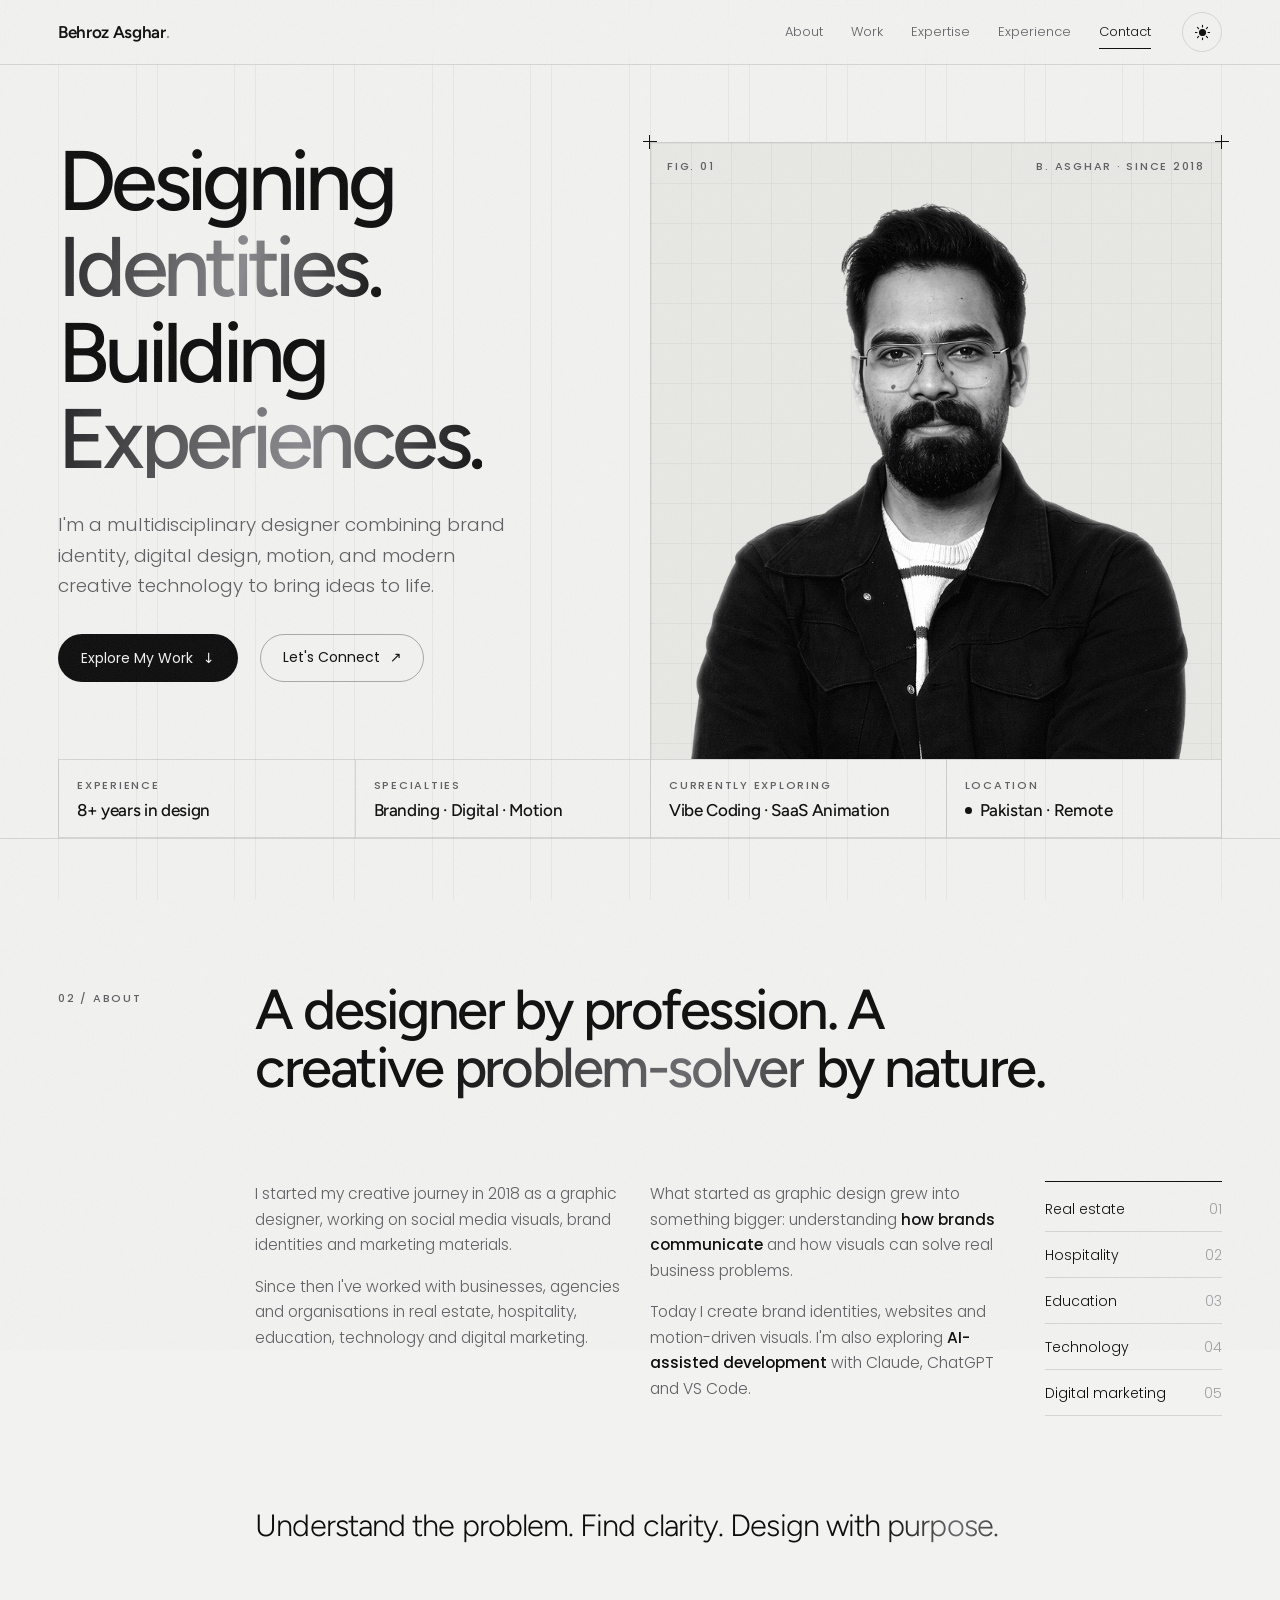
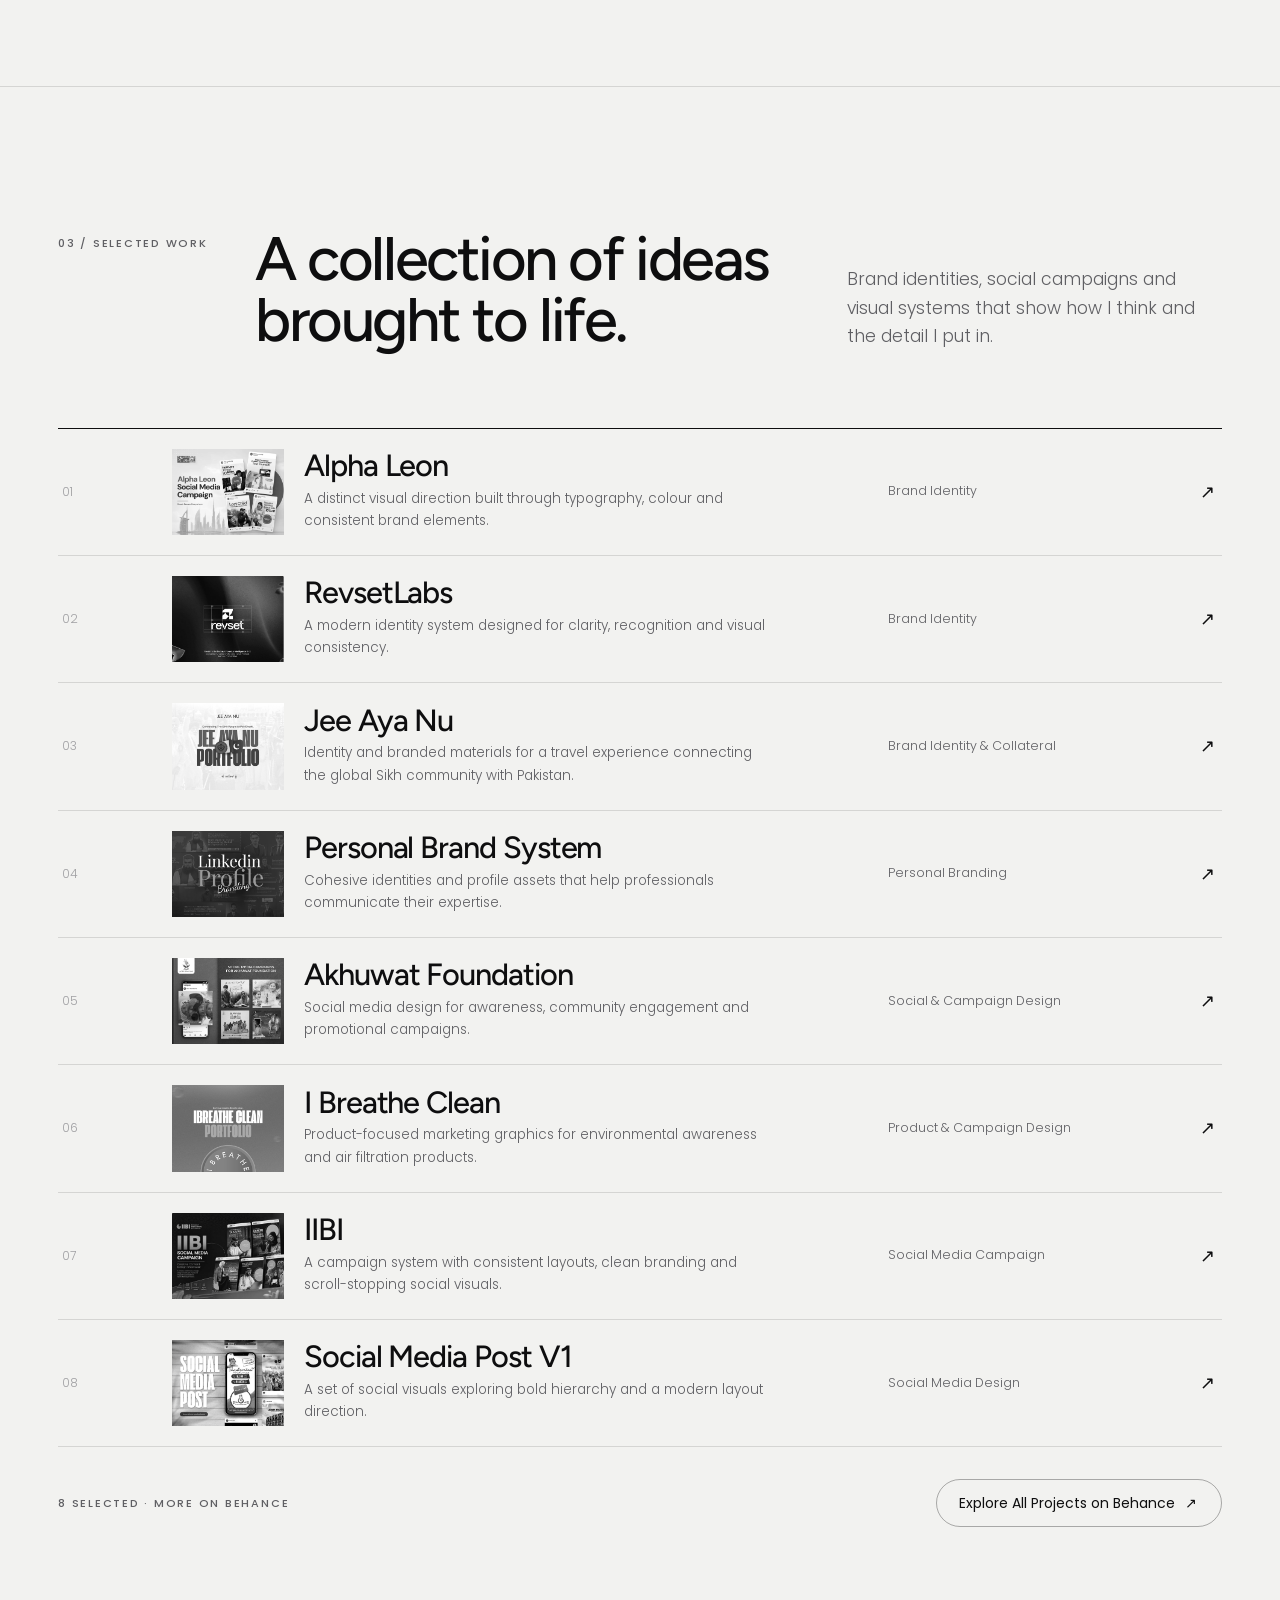
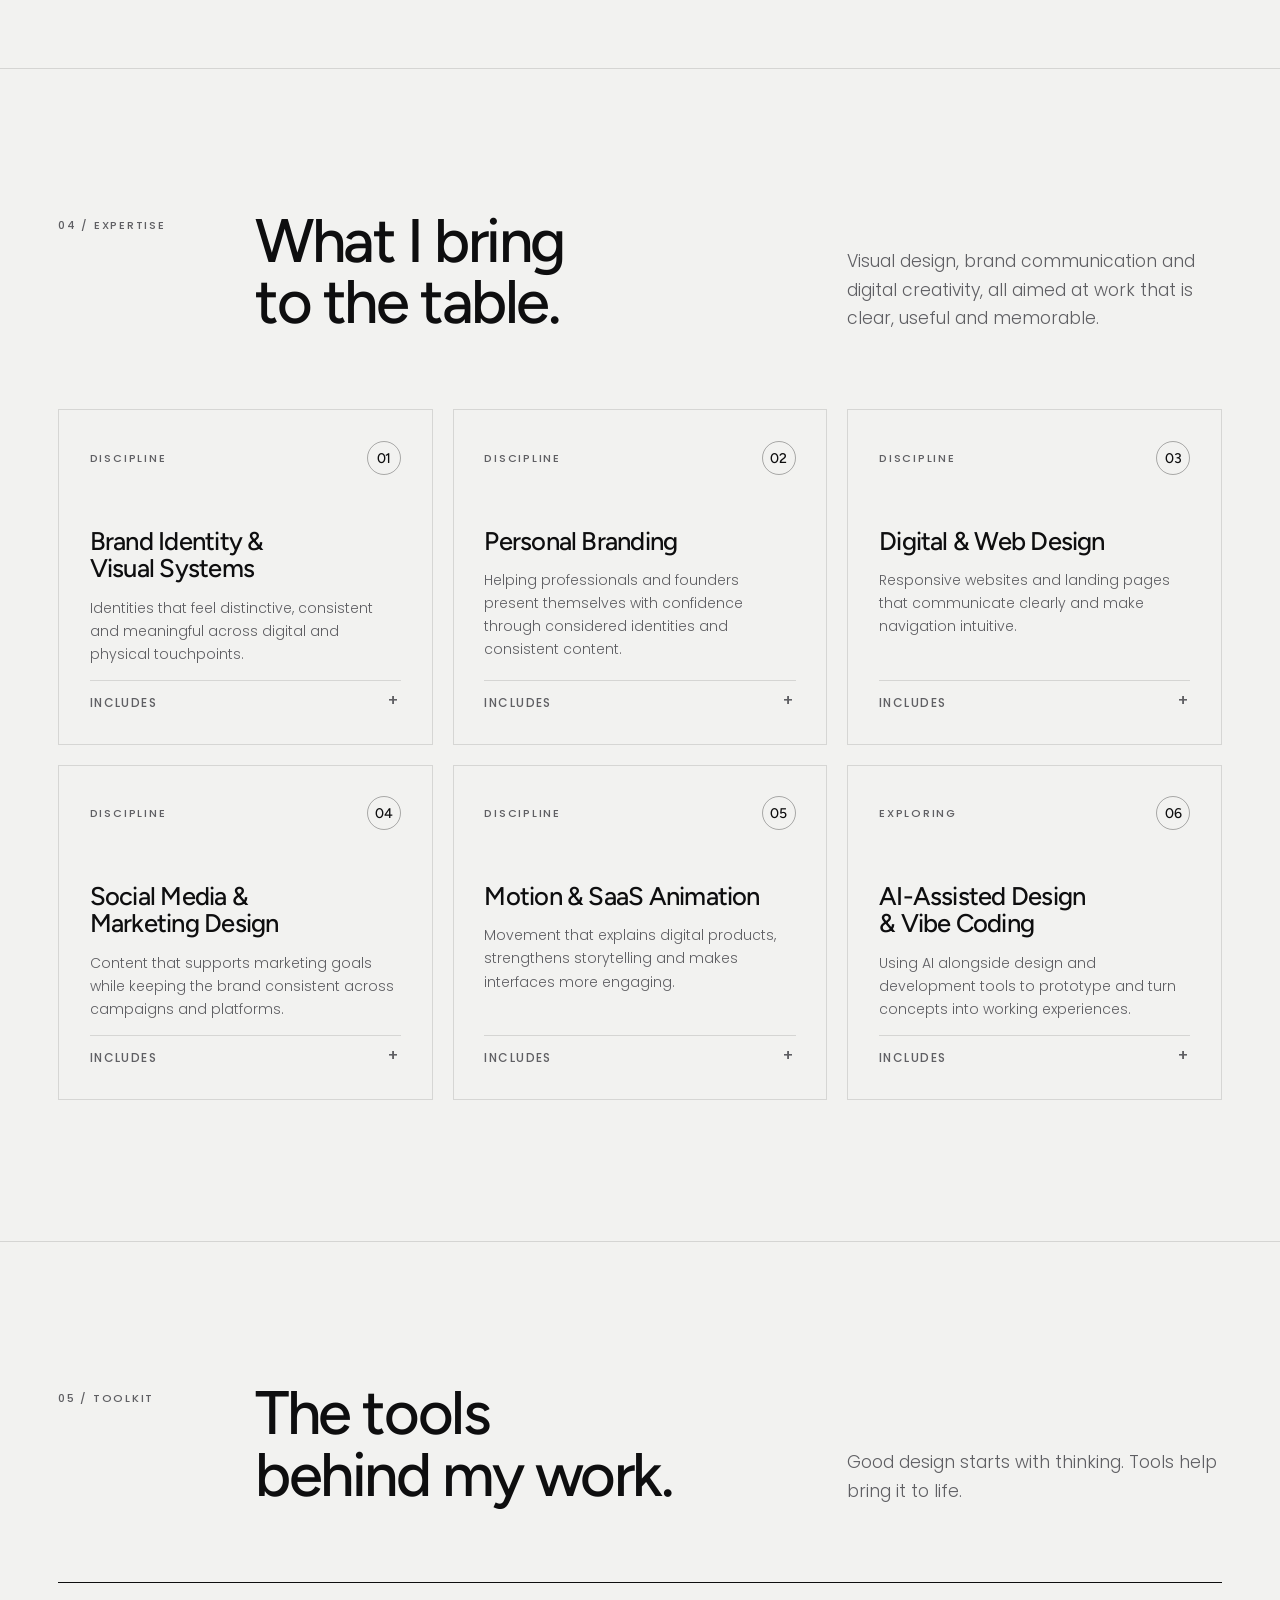
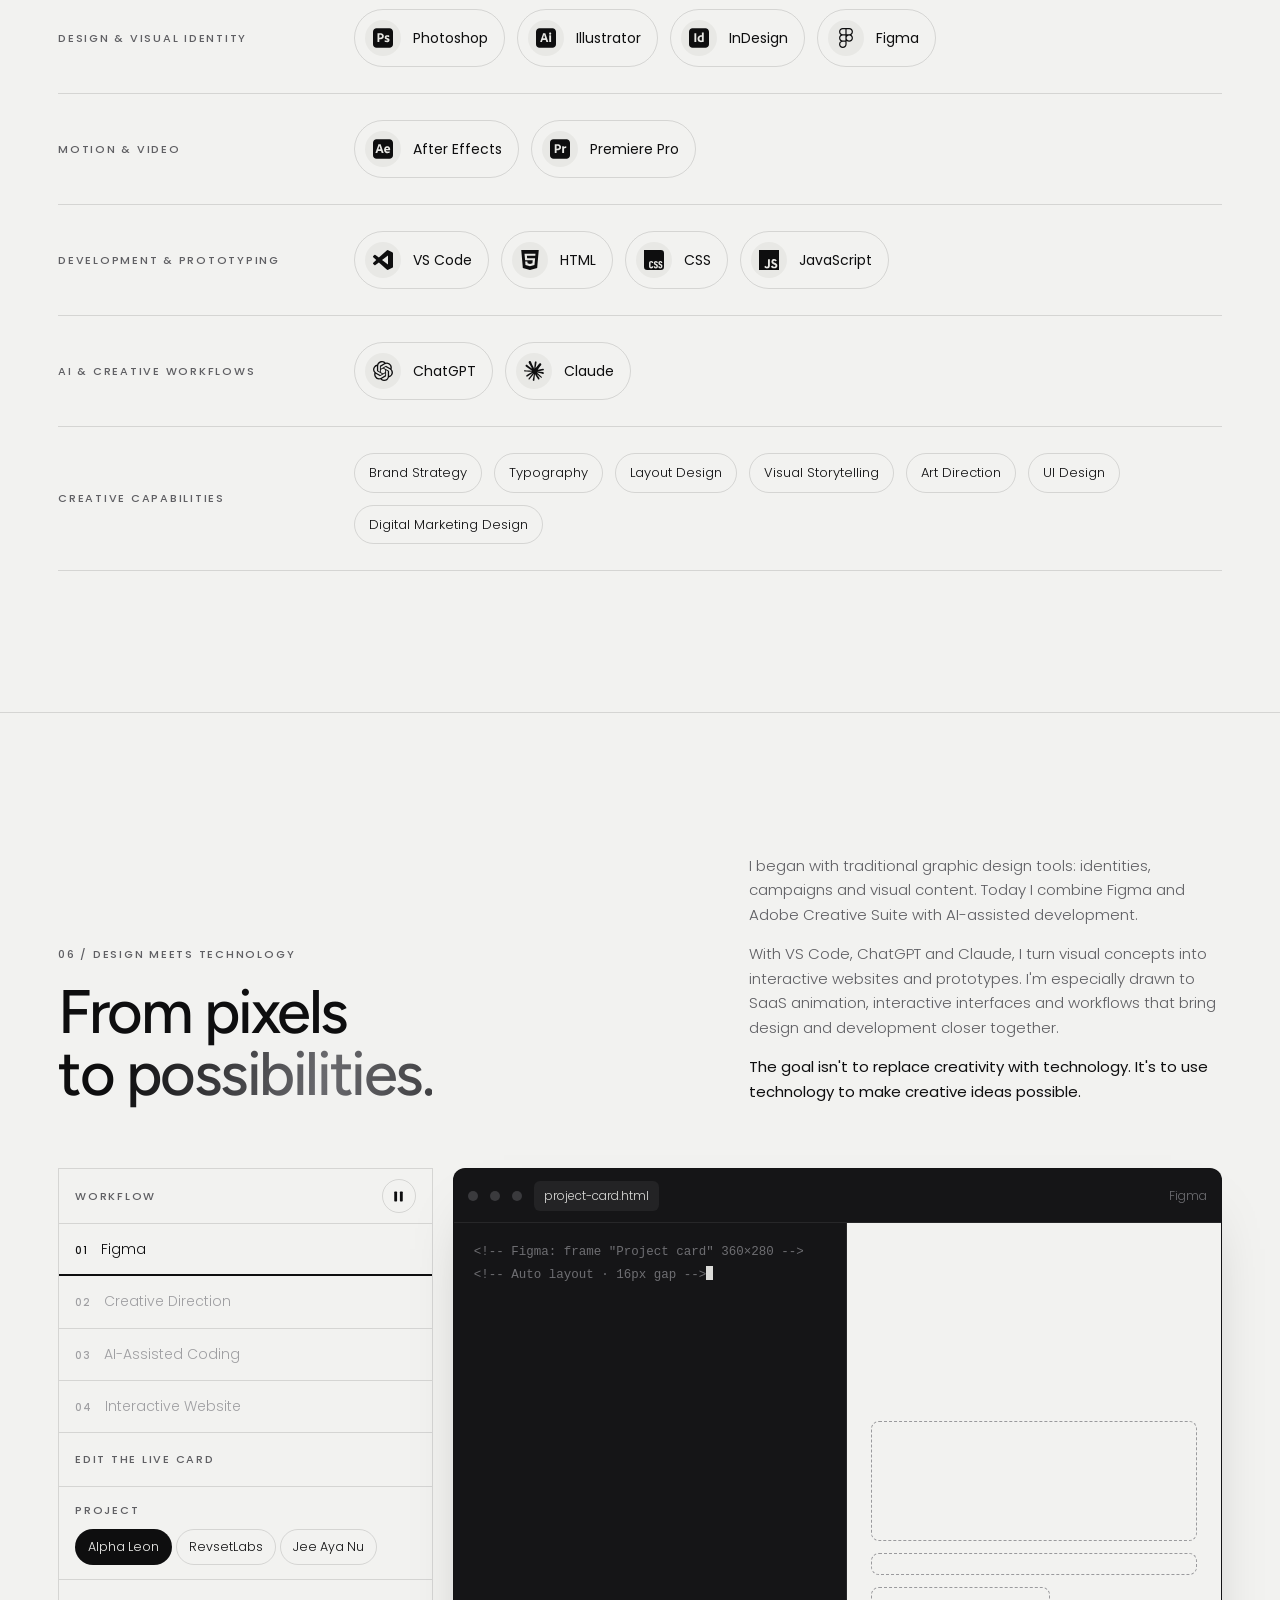
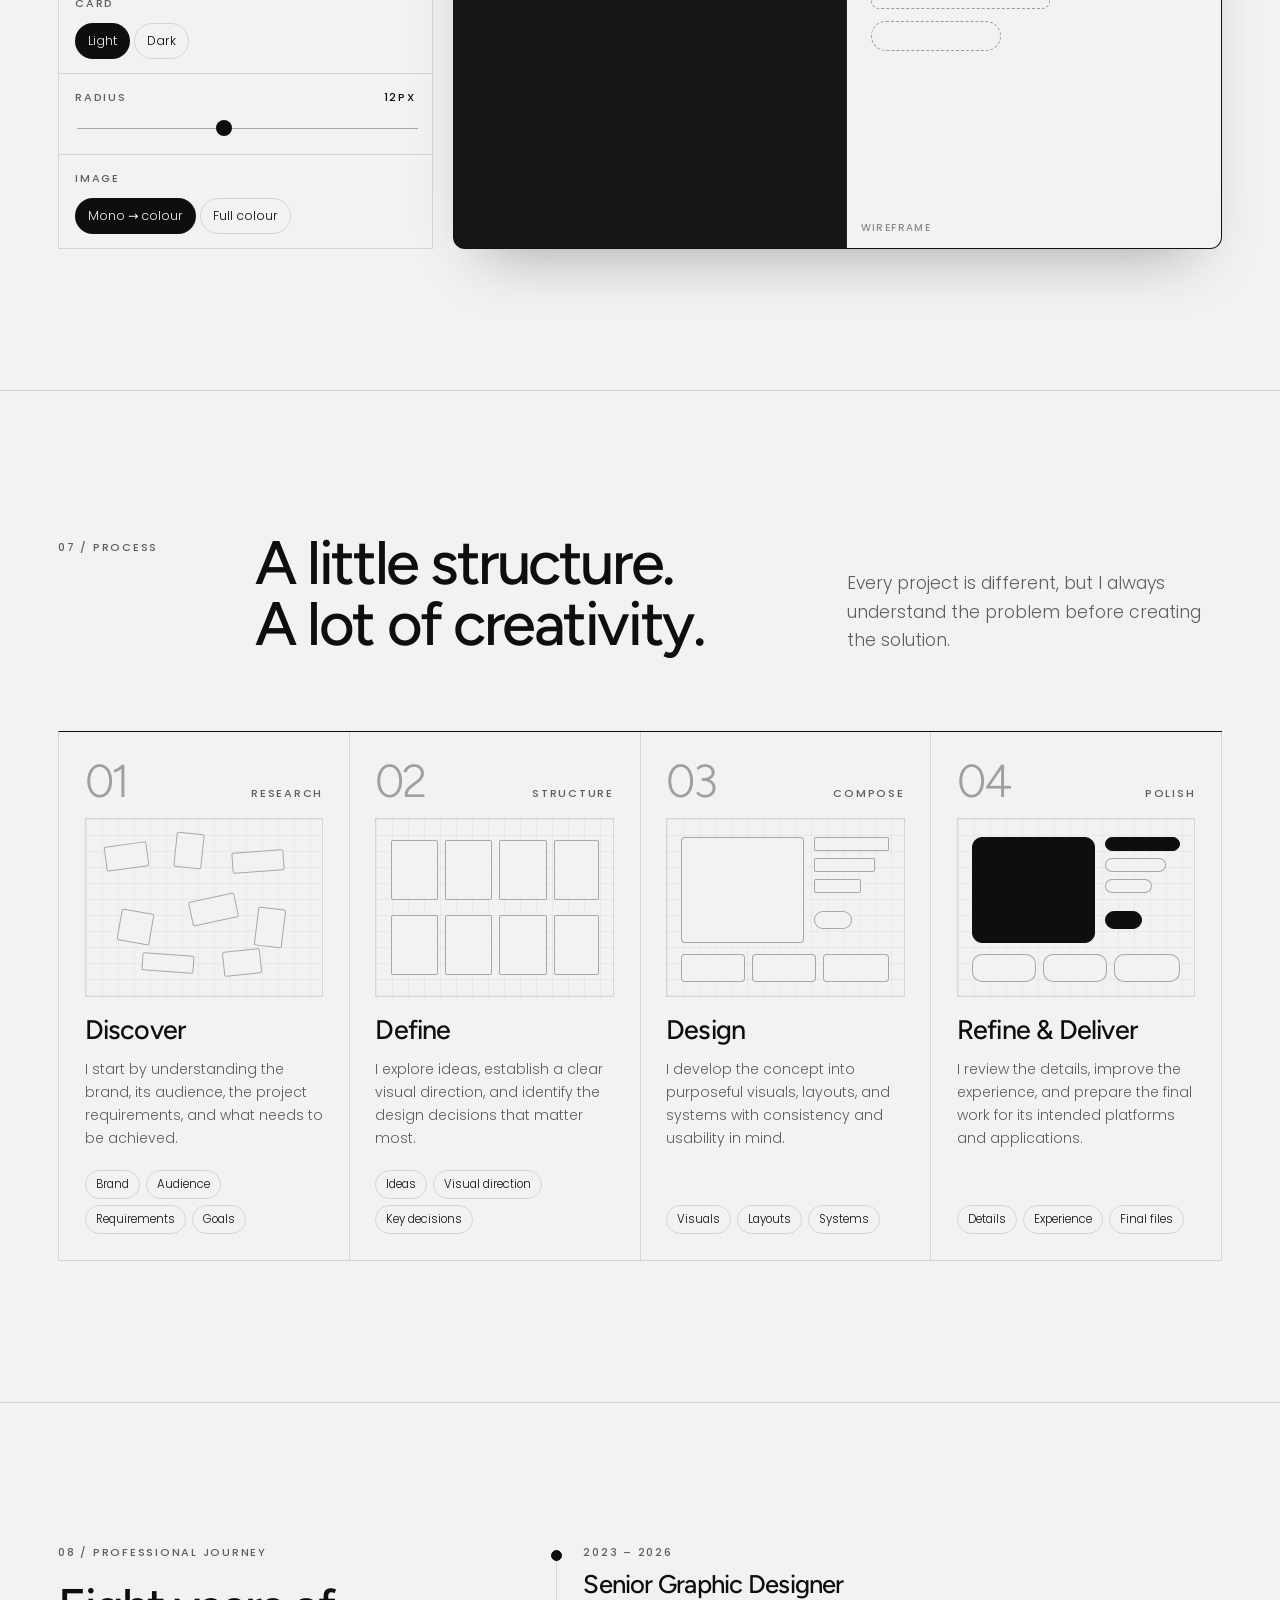
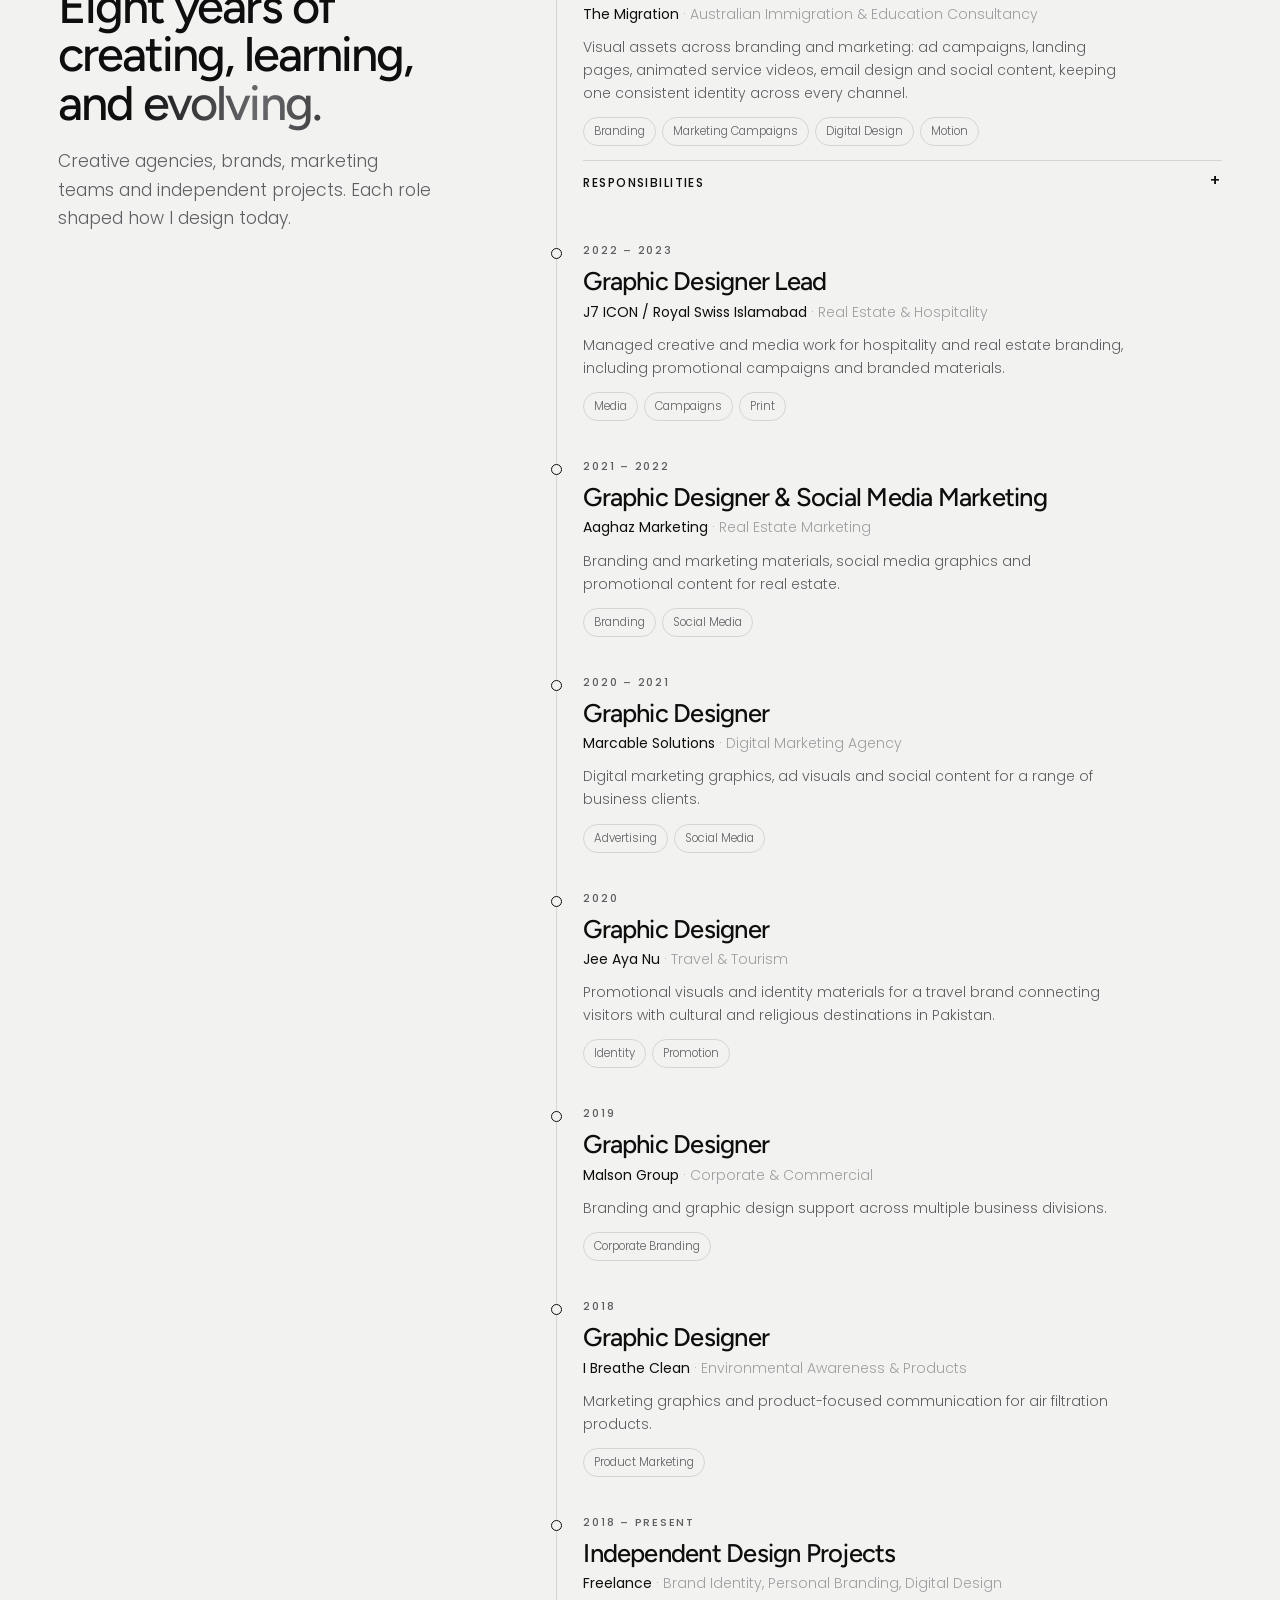
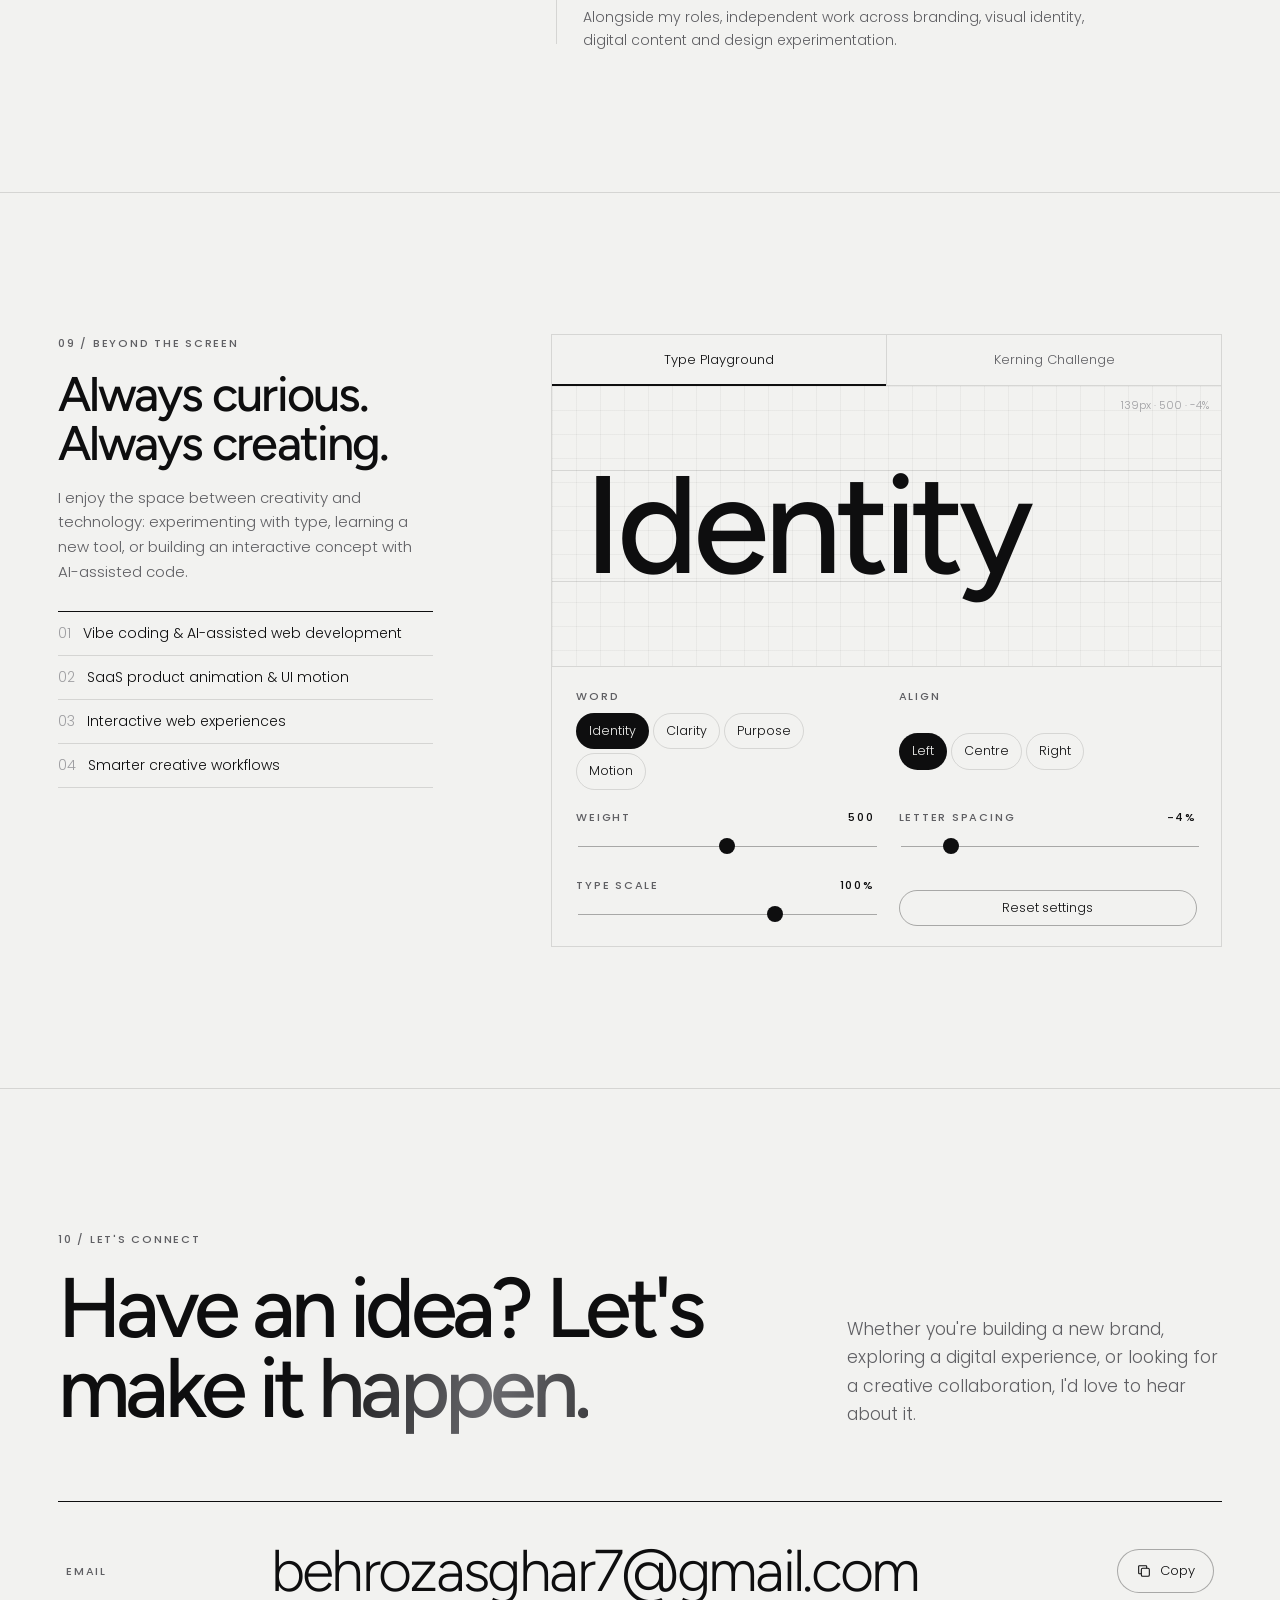
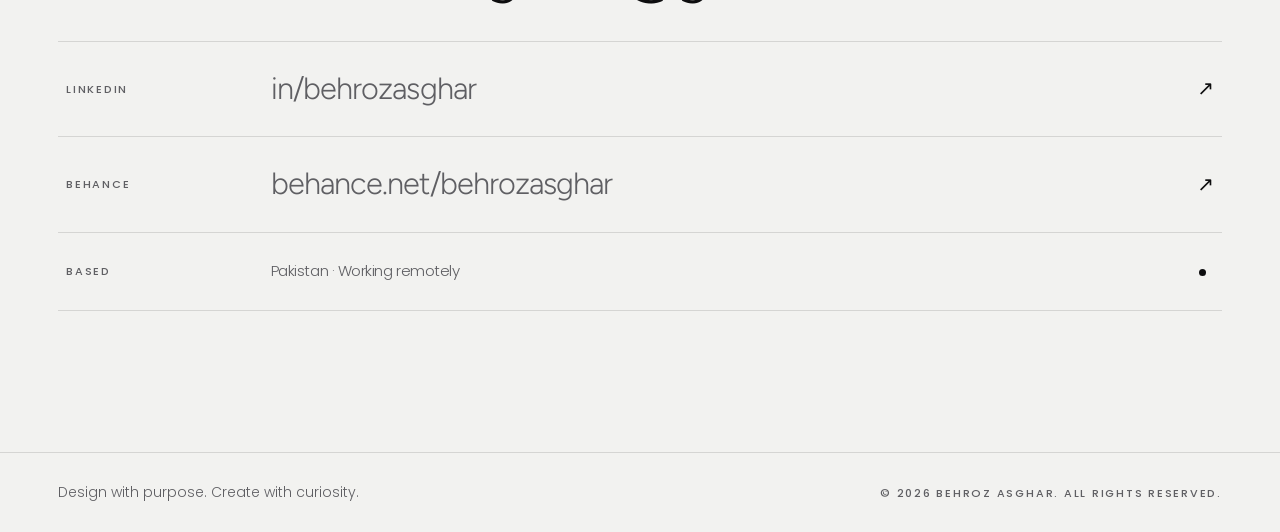
==== index.html @ 8459a7b9 "Add files via upload" ====
<!doctype html>
<html lang="en">
<head>
<meta charset="utf-8">
<meta name="viewport" content="width=device-width, initial-scale=1, viewport-fit=cover">
<title>Behroz Asghar — Strategic &amp; Multidisciplinary Designer</title>
<meta name="description" content="Behroz Asghar is a multidisciplinary designer with 8+ years in brand identity, digital design and motion, now exploring vibe coding and SaaS animation.">
<link rel="canonical" href="https://www.behrozasghar.online/">
<meta name="theme-color" content="#0c0c0d">
<meta property="og:type" content="website">
<meta property="og:url" content="https://www.behrozasghar.online/">
<meta property="og:title" content="Behroz Asghar — Designing Identities. Building Experiences.">
<meta property="og:description" content="Brand identity, digital design, motion and modern creative technology.">
<meta property="og:image" content="https://www.behrozasghar.online/images/behroz-cutout.png">
<meta name="twitter:card" content="summary_large_image">
<script type="application/ld+json">{"@context":"https://schema.org","@type":"Person","name":"Behroz Asghar","jobTitle":"Strategic & Multidisciplinary Designer","url":"https://www.behrozasghar.online/","image":"https://www.behrozasghar.online/images/behroz-cutout.png","email":"mailto:behrozasghar7@gmail.com","sameAs":["https://www.linkedin.com/in/behrozasghar/","https://www.behance.net/behrozasghar"]}</script>
<link rel="preconnect" href="https://fonts.googleapis.com">
<link rel="preconnect" href="https://fonts.gstatic.com" crossorigin>
<link rel="stylesheet" href="https://fonts.googleapis.com/css2?family=Poppins:wght@300;400;500&family=Figtree:wght@300..700&display=swap">
<link rel="stylesheet" href="assets/css/style.css">
</head>
<body>
<div class="sheet" aria-hidden="true"><div class="cols"><i></i><i></i><i></i><i></i><i></i><i></i><i></i><i></i><i></i><i></i><i></i><i></i></div></div>
<div class="grain" aria-hidden="true"></div>

<header class="top">
  <div class="wrap">
    <a class="logo" href="#top">Behroz Asghar<span>.</span></a>
    <div class="nav">
      <nav class="nav-links" aria-label="Main">
        <a href="#about">About</a>
        <a href="#work">Work</a>
        <a href="#expertise">Expertise</a>
        <a href="#experience">Experience</a>
        <a href="#contact">Contact</a>
      </nav>
      <button class="icon-btn" id="theme" type="button" aria-label="Switch to night mode">
        <svg class="sun" viewBox="0 0 24 24" fill="none" stroke="currentColor" stroke-width="1.6" stroke-linecap="round" aria-hidden="true"><circle cx="12" cy="12" r="4.2" fill="currentColor"/><path d="M12 2v2.2M12 19.8V22M2 12h2.2M19.8 12H22M4.9 4.9l1.6 1.6M17.5 17.5l1.6 1.6M4.9 19.1l1.6-1.6M17.5 6.5l1.6-1.6"/></svg>
        <svg class="moon" viewBox="0 0 24 24" fill="currentColor" aria-hidden="true"><path d="M20.5 14.3A8.5 8.5 0 0 1 9.7 3.5a8.5 8.5 0 1 0 10.8 10.8Z"/></svg>
      </button>
      <button class="icon-btn menu-btn" id="menu-btn" type="button" aria-label="Open menu" aria-expanded="false" aria-controls="mobile-menu"><span><i></i><i></i></span></button>
    </div>
  </div>
</header>
<nav class="mobile-menu" id="mobile-menu" aria-label="Mobile">
  <a href="#about">About <span class="tag">02</span></a>
  <a href="#work">Work <span class="tag">03</span></a>
  <a href="#expertise">Expertise <span class="tag">04</span></a>
  <a href="#experience">Experience <span class="tag">08</span></a>
  <a href="#contact">Contact <span class="tag">10</span></a>
</nav>

<main id="top">

  <!-- 01 HERO -->
  <section class="hero" aria-labelledby="hero-title">
    <div class="wrap">
      <div class="g12 hero-grid">
        <div class="hero-text">
          <h1 id="hero-title">
            <span class="line"><span>Designing</span></span>
            <span class="line"><span class="grad">Identities.</span></span>
            <span class="line"><span>Building</span></span>
            <span class="line"><span class="grad">Experiences.</span></span>
          </h1>
          <p class="lead rise d1">I'm a multidisciplinary designer combining brand identity, digital design, motion, and modern creative technology to bring ideas to life.</p>
          <div class="hero-cta rise d2">
            <a class="btn btn-solid btn-still" href="#work">Explore My Work <span aria-hidden="true">↓</span></a>
            <a class="btn btn-still" href="#contact">Let's Connect <span aria-hidden="true">↗</span></a>
          </div>
        </div>
        <div class="frame">
          <span class="mark tl" aria-hidden="true"></span><span class="mark tr" aria-hidden="true"></span>
          <figure class="plate" id="plate">
            <figcaption class="cap"><span class="tag">Fig. 01</span><span class="tag">B. Asghar · Since 2018</span></figcaption>
            <div class="par"><img src="images/behroz-cutout.png" alt="Portrait of Behroz Asghar" width="800" height="800" fetchpriority="high"></div>
          </figure>
        </div>
      </div>
      <dl class="g12 titleblock rise d3">
        <div><dt class="tag">Experience</dt><dd>8+ years in design</dd></div>
        <div><dt class="tag">Specialties</dt><dd>Branding · Digital · Motion</dd></div>
        <div><dt class="tag">Currently exploring</dt><dd>Vibe Coding · SaaS Animation</dd></div>
        <div><dt class="tag">Location</dt><dd><span class="live" aria-hidden="true"></span>Pakistan · Remote</dd></div>
      </dl>
    </div>
  </section>

  <!-- 02 ABOUT -->
  <section id="about" class="about" aria-labelledby="about-title">
    <div class="wrap g12">
      <p class="tag no">02 / About</p>
      <h2 id="about-title" class="mask">A designer by profession. A creative <span class="grad">problem-solver</span> by nature.</h2>
      <div class="about-body">
        <div class="col rv">
          <p>I started my creative journey in 2018 as a graphic designer, working on social media visuals, brand identities and marketing materials.</p>
          <p>Since then I've worked with businesses, agencies and organisations in real estate, hospitality, education, technology and digital marketing.</p>
        </div>
        <div class="col rv" style="--i:2">
          <p>What started as graphic design grew into something bigger: understanding <strong>how brands communicate</strong> and how visuals can solve real business problems.</p>
          <p>Today I create brand identities, websites and motion-driven visuals. I'm also exploring <strong>AI-assisted development</strong> with Claude, ChatGPT and VS Code.</p>
        </div>
        <ul class="about-side rv" style="--i:4" aria-label="Industries">
          <li>Real estate <span>01</span></li>
          <li>Hospitality <span>02</span></li>
          <li>Education <span>03</span></li>
          <li>Technology <span>04</span></li>
          <li>Digital marketing <span>05</span></li>
        </ul>
      </div>
      <p class="motto rv">Understand the problem. Find clarity. Design with <span class="grad">purpose.</span></p>
    </div>
  </section>

  <!-- 03 WORK -->
  <section id="work" aria-labelledby="work-title">
    <div class="wrap">
      <div class="g12 ref">
        <p class="tag">03 / Selected Work</p>
        <h2 id="work-title" class="mask">A collection of ideas brought to life.</h2>
        <p class="lead rv">Brand identities, social campaigns and visual systems that show how I think and the detail I put in.</p>
      </div>
      <ul class="index">
        <li class="rv"><a href="https://www.behance.net/gallery/251471999/Alpha-Leon" target="_blank" rel="noopener" data-img="images/alpha-leon.png"><span class="n">01</span><span class="th"><img src="images/alpha-leon.png" alt="" loading="lazy" width="742" height="572"></span><div class="ttl"><h3>Alpha Leon</h3><p class="desc">A distinct visual direction built through typography, colour and consistent brand elements.</p></div><span class="cat">Brand Identity</span><span class="arr" aria-hidden="true"></span></a></li>
        <li class="rv"><a href="https://www.behance.net/gallery/251372189/RevsetLabs" target="_blank" rel="noopener" data-img="images/revsetlabs.png"><span class="n">02</span><span class="th"><img src="images/revsetlabs.png" alt="" loading="lazy" width="742" height="572"></span><div class="ttl"><h3>RevsetLabs</h3><p class="desc">A modern identity system designed for clarity, recognition and visual consistency.</p></div><span class="cat">Brand Identity</span><span class="arr" aria-hidden="true"></span></a></li>
        <li class="rv"><a href="https://www.behance.net/gallery/210649061/Jee-Aya-Nu" target="_blank" rel="noopener" data-img="images/jee-aya-nu.jpg"><span class="n">03</span><span class="th"><img src="images/jee-aya-nu.jpg" alt="" loading="lazy" width="808" height="632"></span><div class="ttl"><h3>Jee Aya Nu</h3><p class="desc">Identity and branded materials for a travel experience connecting the global Sikh community with Pakistan.</p></div><span class="cat">Brand Identity &amp; Collateral</span><span class="arr" aria-hidden="true"></span></a></li>
        <li class="rv"><a href="https://www.behance.net/gallery/251468437/Linkedin-Personal-Branding" target="_blank" rel="noopener" data-img="images/linkedin-personal-branding.png"><span class="n">04</span><span class="th"><img src="images/linkedin-personal-branding.png" alt="" loading="lazy" width="742" height="572"></span><div class="ttl"><h3>Personal Brand System</h3><p class="desc">Cohesive identities and profile assets that help professionals communicate their expertise.</p></div><span class="cat">Personal Branding</span><span class="arr" aria-hidden="true"></span></a></li>
        <li class="rv"><a href="https://www.behance.net/gallery/161815867/WELFARE-FOUNDATION-SOCIAL-MEDIA-DESIGNS" target="_blank" rel="noopener" data-img="images/welfare-foundation-social-media-designs.png"><span class="n">05</span><span class="th"><img src="images/welfare-foundation-social-media-designs.png" alt="" loading="lazy" width="742" height="572"></span><div class="ttl"><h3>Akhuwat Foundation</h3><p class="desc">Social media design for awareness, community engagement and promotional campaigns.</p></div><span class="cat">Social &amp; Campaign Design</span><span class="arr" aria-hidden="true"></span></a></li>
        <li class="rv"><a href="https://www.behance.net/gallery/228566967/I-Breathe-Clean-3M-Mask-Air-Filtrete" target="_blank" rel="noopener" data-img="images/i-breathe-clean.jpg"><span class="n">06</span><span class="th"><img src="images/i-breathe-clean.jpg" alt="" loading="lazy" width="808" height="632"></span><div class="ttl"><h3>I Breathe Clean</h3><p class="desc">Product-focused marketing graphics for environmental awareness and air filtration products.</p></div><span class="cat">Product &amp; Campaign Design</span><span class="arr" aria-hidden="true"></span></a></li>
        <li class="rv"><a href="https://www.behance.net/gallery/251469713/IIBI-Social-Media-Campaign" target="_blank" rel="noopener" data-img="images/iibi-social-media-campaign.png"><span class="n">07</span><span class="th"><img src="images/iibi-social-media-campaign.png" alt="" loading="lazy" width="742" height="572"></span><div class="ttl"><h3>IIBI</h3><p class="desc">A campaign system with consistent layouts, clean branding and scroll-stopping social visuals.</p></div><span class="cat">Social Media Campaign</span><span class="arr" aria-hidden="true"></span></a></li>
        <li class="rv"><a href="https://www.behance.net/gallery/211182391/Social-Media-Post-V1" target="_blank" rel="noopener" data-img="images/social-media-post-v1.png"><span class="n">08</span><span class="th"><img src="images/social-media-post-v1.png" alt="" loading="lazy" width="742" height="572"></span><div class="ttl"><h3>Social Media Post V1</h3><p class="desc">A set of social visuals exploring bold hierarchy and a modern layout direction.</p></div><span class="cat">Social Media Design</span><span class="arr" aria-hidden="true"></span></a></li>
      </ul>
      <div class="work-foot">
        <p class="tag">8 selected · More on Behance</p>
        <a class="btn" href="https://www.behance.net/behrozasghar" target="_blank" rel="noopener">Explore All Projects on Behance <span class="arr" aria-hidden="true"></span></a>
      </div>
    </div>
    <div class="preview" id="preview" aria-hidden="true"><img alt="" src="images/alpha-leon.png"></div>
  </section>

  <!-- 04 EXPERTISE -->
  <section id="expertise" aria-labelledby="expertise-title">
    <div class="wrap">
      <div class="g12 ref">
        <p class="tag">04 / Expertise</p>
        <h2 id="expertise-title" class="mask">What I bring to the table.</h2>
        <p class="lead rv">Visual design, brand communication and digital creativity, all aimed at work that is clear, useful and memorable.</p>
      </div>
      <div class="cards">
        <article class="card rv"><div class="num"><span class="tag">Discipline</span><b>01</b></div><h3>Brand Identity &amp; Visual Systems</h3><p>Identities that feel distinctive, consistent and meaningful across digital and physical touchpoints.</p>
          <details><summary>Includes</summary><ul><li>Logo Design</li><li>Typography</li><li>Colour Systems</li><li>Brand Guidelines</li><li>Stationery</li></ul></details></article>
        <article class="card rv" style="--i:1"><div class="num"><span class="tag">Discipline</span><b>02</b></div><h3>Personal Branding</h3><p>Helping professionals and founders present themselves with confidence through considered identities and consistent content.</p>
          <details><summary>Includes</summary><ul><li>LinkedIn Branding</li><li>Profile Design</li><li>Personal Identity</li><li>Content Systems</li></ul></details></article>
        <article class="card rv" style="--i:2"><div class="num"><span class="tag">Discipline</span><b>03</b></div><h3>Digital &amp; Web Design</h3><p>Responsive websites and landing pages that communicate clearly and make navigation intuitive.</p>
          <details><summary>Includes</summary><ul><li>Web Design</li><li>Landing Pages</li><li>UI Layouts</li><li>Responsive Design</li></ul></details></article>
        <article class="card rv"><div class="num"><span class="tag">Discipline</span><b>04</b></div><h3>Social Media &amp; Marketing Design</h3><p>Content that supports marketing goals while keeping the brand consistent across campaigns and platforms.</p>
          <details><summary>Includes</summary><ul><li>Social Graphics</li><li>Ad Creatives</li><li>Campaign Design</li><li>Carousels</li></ul></details></article>
        <article class="card rv" style="--i:1"><div class="num"><span class="tag">Discipline</span><b>05</b></div><h3>Motion &amp; SaaS Animation</h3><p>Movement that explains digital products, strengthens storytelling and makes interfaces more engaging.</p>
          <details><summary>Includes</summary><ul><li>UI Animation</li><li>SaaS Product Visuals</li><li>Motion Graphics</li><li>Product Demos</li></ul></details></article>
        <article class="card rv" style="--i:2"><div class="num"><span class="tag">Exploring</span><b>06</b></div><h3>AI-Assisted Design &amp; Vibe Coding</h3><p>Using AI alongside design and development tools to prototype and turn concepts into working experiences.</p>
          <details><summary>Includes</summary><ul><li>AI Workflows</li><li>Vibe Coding</li><li>Website Prototyping</li><li>Interactive Experiences</li></ul></details></article>
      </div>
    </div>
  </section>

  <!-- 05 TOOLKIT -->
  <section id="toolkit" aria-labelledby="toolkit-title">
    <div class="wrap">
      <div class="g12 ref">
        <p class="tag">05 / Toolkit</p>
        <h2 id="toolkit-title" class="mask">The tools behind my work.</h2>
        <p class="lead rv">Good design starts with thinking. Tools help bring it to life.</p>
      </div>
      <div class="kit">
        <div class="g12 kit-row rv"><p class="tag">Design &amp; Visual Identity</p><ul aria-label="Design tools">
<li class="tool" tabindex="0" style="--brand:#31A8FF"><span class="tool-ico" aria-hidden="true"><svg viewBox="0 0 24 24" fill="currentColor"><path d="M9.85 8.42c-.37-.15-.77-.21-1.18-.2-.26 0-.49 0-.68.01-.2-.01-.34 0-.41.01v3.36c.14.01.27.02.39.02h.53c.39 0 .78-.06 1.15-.18.32-.09.6-.28.82-.53.21-.25.31-.59.31-1.03.01-.31-.07-.62-.23-.89-.17-.26-.41-.46-.7-.57zM19.75.3H4.25C1.9.3 0 2.2 0 4.55v14.899c0 2.35 1.9 4.25 4.25 4.25h15.5c2.35 0 4.25-1.9 4.25-4.25V4.55C24 2.2 22.1.3 19.75.3zm-7.391 11.65c-.399.56-.959.98-1.609 1.22-.68.25-1.43.34-2.25.34-.24 0-.4 0-.5-.01s-.24-.01-.43-.01v3.209c.01.07-.04.131-.11.141H5.52c-.08 0-.12-.041-.12-.131V6.42c0-.07.03-.11.1-.11.17 0 .33 0 .56-.01.24-.01.49-.01.76-.02s.56-.01.87-.02c.31-.01.61-.01.91-.01.82 0 1.5.1 2.06.31.5.17.96.45 1.34.82.32.32.57.71.73 1.14.149.42.229.85.229 1.3.001.86-.199 1.57-.6 2.13zm7.091 3.89c-.28.4-.671.709-1.12.891-.49.209-1.09.318-1.811.318-.459 0-.91-.039-1.359-.129-.35-.061-.7-.17-1.02-.32-.07-.039-.121-.109-.111-.189v-1.74c0-.029.011-.07.041-.09.029-.02.06-.01.09.01.39.23.8.391 1.24.49.379.1.779.15 1.18.15.38 0 .65-.051.83-.141.16-.07.27-.24.27-.42 0-.141-.08-.27-.24-.4-.16-.129-.489-.279-.979-.471-.51-.18-.979-.42-1.42-.719-.31-.221-.569-.51-.761-.85-.159-.32-.239-.67-.229-1.021 0-.43.12-.84.341-1.21.25-.4.619-.72 1.049-.92.469-.239 1.059-.349 1.769-.349.41 0 .83.03 1.24.09.3.04.59.12.86.23.039.01.08.05.1.09.01.04.02.08.02.12v1.63c0 .04-.02.08-.05.1-.09.02-.14.02-.18 0-.3-.16-.62-.27-.96-.34-.37-.08-.74-.13-1.12-.13-.2-.01-.41.02-.601.07-.129.03-.24.1-.31.2-.05.08-.08.18-.08.27s.04.18.101.26c.09.11.209.2.34.27.229.12.47.23.709.33.541.18 1.061.43 1.541.73.33.209.6.49.789.83.16.318.24.67.23 1.029.011.471-.129.94-.389 1.331z"/></svg><img class="tool-color" src="assets/icons/color/photoshop.svg" alt="" width="20" height="20" loading="lazy"></span><span class="tool-name">Photoshop</span><span class="tip" role="tooltip">Photoshop</span></li>
<li class="tool" tabindex="0" style="--brand:#FF9A00"><span class="tool-ico" aria-hidden="true"><svg viewBox="0 0 24 24" fill="currentColor"><path d="M10.53 10.73c-.1-.31-.19-.61-.29-.92-.1-.31-.19-.6-.27-.89-.08-.28-.15-.54-.22-.78h-.02c-.09.43-.2.86-.34 1.29-.15.48-.3.98-.46 1.48-.14.51-.29.98-.44 1.4h2.54c-.06-.211-.14-.46-.23-.721-.09-.269-.18-.559-.27-.859zM19.75.3H4.25C1.9.3 0 2.2 0 4.55v14.9c0 2.35 1.9 4.25 4.25 4.25h15.5c2.35 0 4.25-1.9 4.25-4.25V4.55C24 2.2 22.1.3 19.75.3zM14.7 16.83h-2.091c-.069.01-.139-.04-.159-.11l-.82-2.38H7.91l-.76 2.35c-.02.09-.1.15-.19.141H5.08c-.11 0-.14-.061-.11-.18L8.19 7.38c.03-.1.06-.21.1-.33.04-.21.06-.43.06-.65-.01-.05.03-.1.08-.11h2.59c.08 0 .12.03.13.08l3.65 10.3c.03.109 0 .16-.1.16zm3.4-.15c0 .11-.039.16-.129.16H16.01c-.1 0-.15-.061-.15-.16v-7.7c0-.1.041-.14.131-.14h1.98c.09 0 .129.05.129.14v7.7zm-.209-9.03c-.231.24-.571.37-.911.35-.33.01-.65-.12-.891-.35-.23-.25-.35-.58-.34-.92-.01-.34.12-.66.359-.89.242-.23.562-.35.892-.35.391 0 .689.12.91.35.22.24.34.56.33.89.01.34-.11.67-.349.92z"/></svg><img class="tool-color" src="assets/icons/color/illustrator.svg" alt="" width="20" height="20" loading="lazy"></span><span class="tool-name">Illustrator</span><span class="tip" role="tooltip">Illustrator</span></li>
<li class="tool" tabindex="0" style="--brand:#FF3366"><span class="tool-ico" aria-hidden="true"><svg viewBox="0 0 24 24" fill="currentColor"><path d="M4.25.3C1.9.3 0 2.2 0 4.55v14.9c0 2.35 1.9 4.25 4.25 4.25h15.5c2.35 0 4.25-1.9 4.25-4.25V4.55C24 2.2 22.1.3 19.75.3zm11.31 5.13h2.03c.05-.01.09.03.1.07v9.54c0 .18.01.38.02.6.02.21.03.41.04.58 0 .07-.03.13-.1.16-.52.22-1.07.38-1.63.48-.5.09-1.02.14-1.54.14-.74.01-1.48-.14-2.15-.45-.63-.29-1.15-.77-1.51-1.36-.37-.61-.55-1.37-.55-2.28-.01-.74.18-1.47.55-2.11.38-.65.93-1.19 1.59-1.55.7-.39 1.54-.58 2.53-.58.05 0 .12 0 .21.01s.19.01.31.02V5.54c0-.07.03-.11.1-.11zm-8.93.86h1.95c.06-.01.12.03.13.1.01.01.01.02.01.03v10.26c0 .11-.05.16-.14.16H6.62c-.09 0-.13-.05-.13-.16V6.42c0-.09.05-.13.14-.13zm8.23 4.24c-.39 0-.78.08-1.13.26-.34.17-.63.42-.85.74-.22.32-.33.75-.33 1.27-.01.35.05.7.17 1.03.1.27.25.51.45.71.19.18.42.32.68.4.27.09.55.13.83.13.15 0 .29-.01.42-.02.13.01.25-.01.36-.05v-4.4c-.09-.02-.18-.04-.27-.05-.11-.01-.22-.02-.33-.02z"/></svg><img class="tool-color" src="assets/icons/color/indesign.svg" alt="" width="20" height="20" loading="lazy"></span><span class="tool-name">InDesign</span><span class="tip" role="tooltip">InDesign</span></li>
<li class="tool" tabindex="0" style="--brand:#F24E1E"><span class="tool-ico" aria-hidden="true"><svg viewBox="0 0 24 24" fill="currentColor"><path d="M15.852 8.981h-4.588V0h4.588c2.476 0 4.49 2.014 4.49 4.49s-2.014 4.491-4.49 4.491zM12.735 7.51h3.117c1.665 0 3.019-1.355 3.019-3.019s-1.355-3.019-3.019-3.019h-3.117V7.51zm0 1.471H8.148c-2.476 0-4.49-2.014-4.49-4.49S5.672 0 8.148 0h4.588v8.981zm-4.587-7.51c-1.665 0-3.019 1.355-3.019 3.019s1.354 3.02 3.019 3.02h3.117V1.471H8.148zm4.587 15.019H8.148c-2.476 0-4.49-2.014-4.49-4.49s2.014-4.49 4.49-4.49h4.588v8.98zM8.148 8.981c-1.665 0-3.019 1.355-3.019 3.019s1.355 3.019 3.019 3.019h3.117V8.981H8.148zM8.172 24c-2.489 0-4.515-2.014-4.515-4.49s2.014-4.49 4.49-4.49h4.588v4.441c0 2.503-2.047 4.539-4.563 4.539zm-.024-7.51a3.023 3.023 0 0 0-3.019 3.019c0 1.665 1.365 3.019 3.044 3.019 1.705 0 3.093-1.376 3.093-3.068v-2.97H8.148zm7.704 0h-.098c-2.476 0-4.49-2.014-4.49-4.49s2.014-4.49 4.49-4.49h.098c2.476 0 4.49 2.014 4.49 4.49s-2.014 4.49-4.49 4.49zm-.097-7.509c-1.665 0-3.019 1.355-3.019 3.019s1.355 3.019 3.019 3.019h.098c1.665 0 3.019-1.355 3.019-3.019s-1.355-3.019-3.019-3.019h-.098z"/></svg><img class="tool-color" src="assets/icons/color/figma.svg" alt="" width="20" height="20" loading="lazy"></span><span class="tool-name">Figma</span><span class="tip" role="tooltip">Figma</span></li>
        </ul></div>
        <div class="g12 kit-row rv"><p class="tag">Motion &amp; Video</p><ul aria-label="Motion tools">
<li class="tool" tabindex="0" style="--brand:#9999FF"><span class="tool-ico" aria-hidden="true"><svg viewBox="0 0 24 24" fill="currentColor"><path d="M8.54 10.73c-.1-.31-.19-.61-.29-.92s-.19-.6-.27-.89c-.08-.28-.15-.54-.22-.78h-.02c-.09.43-.2.86-.34 1.29-.15.48-.3.98-.46 1.48-.13.51-.29.98-.44 1.4h2.54c-.06-.21-.14-.46-.23-.72-.09-.27-.18-.56-.27-.86zm8.58-.29c-.55-.03-1.07.26-1.33.76-.12.23-.19.47-.22.72h2.109c.26 0 .45 0 .57-.01.08-.01.16-.03.23-.08v-.1c0-.13-.021-.25-.061-.37-.178-.56-.708-.94-1.298-.92zM19.75.3H4.25C1.9.3 0 2.2 0 4.55v14.9c0 2.35 1.9 4.25 4.25 4.25h15.5c2.35 0 4.25-1.9 4.25-4.25V4.55C24 2.2 22.1.3 19.75.3zm-7.04 16.511h-2.09c-.07.01-.14-.041-.16-.11l-.82-2.4H5.92l-.76 2.36c-.02.09-.1.15-.19.14H3.09c-.11 0-.14-.06-.11-.18L6.2 7.39c.03-.1.06-.19.1-.31.04-.21.06-.43.06-.65-.01-.05.03-.1.08-.11h2.59c.07 0 .12.03.13.08l3.65 10.25c.03.11.001.161-.1.161zm7.851-3.991c-.021.189-.031.33-.041.42-.01.07-.069.13-.14.13-.06 0-.17.01-.33.021-.159.02-.35.029-.579.029-.23 0-.471-.04-.73-.04h-3.17c.039.31.14.62.31.89.181.271.431.48.729.601.4.17.841.26 1.281.25.35-.011.699-.04 1.039-.11.311-.039.61-.119.891-.23.05-.039.08-.02.08.08v1.531c0 .039-.01.08-.021.119-.021.03-.04.051-.069.07-.32.14-.65.24-1 .3-.471.09-.94.13-1.42.12-.761 0-1.4-.12-1.92-.35-.49-.211-.921-.541-1.261-.95-.319-.39-.55-.83-.69-1.31-.14-.471-.209-.961-.209-1.461 0-.539.08-1.07.25-1.59.16-.5.41-.96.75-1.37.33-.4.739-.72 1.209-.95.471-.23 1.03-.31 1.67-.31.531-.01 1.06.09 1.55.31.41.18.77.45 1.05.8.26.34.47.72.601 1.14.129.4.189.81.189 1.22 0 .24-.01.45-.019.64z"/></svg><img class="tool-color" src="assets/icons/color/aftereffects.svg" alt="" width="20" height="20" loading="lazy"></span><span class="tool-name">After Effects</span><span class="tip" role="tooltip">After Effects</span></li>
<li class="tool" tabindex="0" style="--brand:#9999FF"><span class="tool-ico" aria-hidden="true"><svg viewBox="0 0 24 24" fill="currentColor"><path d="M10.15 8.42a2.93 2.93 0 00-1.18-.2 13.9 13.9 0 00-1.09.02v3.36l.39.02h.53c.39 0 .78-.06 1.15-.18.32-.09.6-.28.82-.53.21-.25.31-.59.31-1.03a1.45 1.45 0 00-.93-1.46zM19.75.3H4.25A4.25 4.25 0 000 4.55v14.9c0 2.35 1.9 4.25 4.25 4.25h15.5c2.35 0 4.25-1.9 4.25-4.25V4.55C24 2.2 22.1.3 19.75.3zm-7.09 11.65c-.4.56-.96.98-1.61 1.22-.68.25-1.43.34-2.25.34l-.5-.01-.43-.01v3.21a.12.12 0 01-.11.14H5.82c-.08 0-.12-.04-.12-.13V6.42c0-.07.03-.11.1-.11l.56-.01.76-.02.87-.02.91-.01c.82 0 1.5.1 2.06.31.5.17.96.45 1.34.82.32.32.57.71.73 1.14.15.42.23.85.23 1.3 0 .86-.2 1.57-.6 2.13zm6.82-3.15v1.95c0 .08-.05.11-.16.11a4.35 4.35 0 00-1.92.37c-.19.09-.37.21-.51.37v5.1c0 .1-.04.14-.13.14h-1.97a.14.14 0 01-.16-.12v-5.58l-.01-.75-.02-.78c0-.23-.02-.45-.04-.68a.1.1 0 01.07-.11h1.78c.1 0 .18.07.2.16a3.03 3.03 0 01.13.92c.3-.35.67-.64 1.08-.86a3.1 3.1 0 011.52-.39c.07-.01.13.04.14.11v.04z"/></svg><img class="tool-color" src="assets/icons/color/premierepro.svg" alt="" width="20" height="20" loading="lazy"></span><span class="tool-name">Premiere Pro</span><span class="tip" role="tooltip">Premiere Pro</span></li>
        </ul></div>
        <div class="g12 kit-row rv"><p class="tag">Development &amp; Prototyping</p><ul aria-label="Development tools">
<li class="tool" tabindex="0" style="--brand:#007ACC"><span class="tool-ico" aria-hidden="true"><svg viewBox="0 0 24 24" fill="currentColor"><path d="M23.15 2.587L18.21.21a1.494 1.494 0 0 0-1.705.29l-9.46 8.63-4.12-3.128a.999.999 0 0 0-1.276.057L.327 7.261A1 1 0 0 0 .326 8.74L3.899 12 .326 15.26a1 1 0 0 0 .001 1.479L1.65 17.94a.999.999 0 0 0 1.276.057l4.12-3.128 9.46 8.63a1.492 1.492 0 0 0 1.704.29l4.942-2.377A1.5 1.5 0 0 0 24 20.06V3.939a1.5 1.5 0 0 0-.85-1.352zm-5.146 14.861L10.826 12l7.178-5.448v10.896z"/></svg><img class="tool-color" src="assets/icons/color/vscode.svg" alt="" width="20" height="20" loading="lazy"></span><span class="tool-name">VS Code</span><span class="tip" role="tooltip">VS Code</span></li>
<li class="tool" tabindex="0" style="--brand:#E34F26"><span class="tool-ico" aria-hidden="true"><svg viewBox="0 0 24 24" fill="currentColor"><path d="M1.5 0h21l-1.91 21.563L11.977 24l-8.564-2.438L1.5 0zm7.031 9.75l-.232-2.718 10.059.003.23-2.622L5.412 4.41l.698 8.01h9.126l-.326 3.426-2.91.804-2.955-.81-.188-2.11H6.248l.33 4.171L12 19.351l5.379-1.443.744-8.157H8.531z"/></svg><img class="tool-color" src="assets/icons/color/html5.svg" alt="" width="20" height="20" loading="lazy"></span><span class="tool-name">HTML</span><span class="tip" role="tooltip">HTML</span></li>
<li class="tool" tabindex="0" style="--brand:#663399"><span class="tool-ico" aria-hidden="true"><svg viewBox="0 0 24 24" fill="currentColor"><path d="M0 0v20.16A3.84 3.84 0 0 0 3.84 24h16.32A3.84 3.84 0 0 0 24 20.16V3.84A3.84 3.84 0 0 0 20.16 0Zm14.256 13.08c1.56 0 2.28 1.08 2.304 2.64h-1.608c.024-.288-.048-.6-.144-.84-.096-.192-.288-.264-.552-.264-.456 0-.696.264-.696.84-.024.576.288.888.768 1.08.72.288 1.608.744 1.92 1.296q.432.648.432 1.656c0 1.608-.912 2.592-2.496 2.592-1.656 0-2.4-1.032-2.424-2.688h1.68c0 .792.264 1.176.792 1.176.264 0 .456-.072.552-.24.192-.312.24-1.176-.048-1.512-.312-.408-.912-.6-1.32-.816q-.828-.396-1.224-.936c-.24-.36-.36-.888-.36-1.536 0-1.44.936-2.472 2.424-2.448m5.4 0c1.584 0 2.304 1.08 2.328 2.64h-1.608c0-.288-.048-.6-.168-.84-.096-.192-.264-.264-.528-.264-.48 0-.72.264-.72.84s.288.888.792 1.08c.696.288 1.608.744 1.92 1.296.264.432.408.984.408 1.656.024 1.608-.888 2.592-2.472 2.592-1.68 0-2.424-1.056-2.448-2.688h1.68c0 .744.264 1.176.792 1.176.264 0 .456-.072.552-.24.216-.312.264-1.176-.048-1.512-.288-.408-.888-.6-1.32-.816-.552-.264-.96-.576-1.2-.936s-.36-.888-.36-1.536c-.024-1.44.912-2.472 2.4-2.448m-11.031.018c.711-.006 1.419.198 1.839.63.432.432.672 1.128.648 1.992H9.336c.024-.456-.096-.792-.432-.96-.312-.144-.768-.048-.888.24-.12.264-.192.576-.168.864v3.504c0 .744.264 1.128.768 1.128a.65.65 0 0 0 .552-.264c.168-.24.192-.552.168-.84h1.776c.096 1.632-.984 2.712-2.568 2.688-1.536 0-2.496-.864-2.472-2.472v-4.032c0-.816.24-1.44.696-1.848.432-.408 1.146-.624 1.857-.63"/></svg><img class="tool-color" src="assets/icons/color/css.svg" alt="" width="20" height="20" loading="lazy"></span><span class="tool-name">CSS</span><span class="tip" role="tooltip">CSS</span></li>
<li class="tool" tabindex="0" style="--brand:#F7DF1E"><span class="tool-ico" aria-hidden="true"><svg viewBox="0 0 24 24" fill="currentColor"><path d="M0 0h24v24H0V0zm22.034 18.276c-.175-1.095-.888-2.015-3.003-2.873-.736-.345-1.554-.585-1.797-1.14-.091-.33-.105-.51-.046-.705.15-.646.915-.84 1.515-.66.39.12.75.42.976.9 1.034-.676 1.034-.676 1.755-1.125-.27-.42-.404-.601-.586-.78-.63-.705-1.469-1.065-2.834-1.034l-.705.089c-.676.165-1.32.525-1.71 1.005-1.14 1.291-.811 3.541.569 4.471 1.365 1.02 3.361 1.244 3.616 2.205.24 1.17-.87 1.545-1.966 1.41-.811-.18-1.26-.586-1.755-1.336l-1.83 1.051c.21.48.45.689.81 1.109 1.74 1.756 6.09 1.666 6.871-1.004.029-.09.24-.705.074-1.65l.046.067zm-8.983-7.245h-2.248c0 1.938-.009 3.864-.009 5.805 0 1.232.063 2.363-.138 2.711-.33.689-1.18.601-1.566.48-.396-.196-.597-.466-.83-.855-.063-.105-.11-.196-.127-.196l-1.825 1.125c.305.63.75 1.172 1.324 1.517.855.51 2.004.675 3.207.405.783-.226 1.458-.691 1.811-1.411.51-.93.402-2.07.397-3.346.012-2.054 0-4.109 0-6.179l.004-.056z"/></svg><img class="tool-color" src="assets/icons/color/javascript.svg" alt="" width="20" height="20" loading="lazy"></span><span class="tool-name">JavaScript</span><span class="tip" role="tooltip">JavaScript</span></li>
        </ul></div>
        <div class="g12 kit-row rv"><p class="tag">AI &amp; Creative Workflows</p><ul aria-label="AI tools">
<li class="tool" tabindex="0" style="--brand:#10A37F"><span class="tool-ico" aria-hidden="true"><svg viewBox="0 0 24 24" fill="currentColor"><path d="M22.2819 9.8211a5.9847 5.9847 0 0 0-.5157-4.9108 6.0462 6.0462 0 0 0-6.5098-2.9A6.0651 6.0651 0 0 0 4.9807 4.1818a5.9847 5.9847 0 0 0-3.9977 2.9 6.0462 6.0462 0 0 0 .7427 7.0966 5.98 5.98 0 0 0 .511 4.9107 6.051 6.051 0 0 0 6.5146 2.9001A5.9847 5.9847 0 0 0 13.2599 24a6.0557 6.0557 0 0 0 5.7718-4.2058 5.9894 5.9894 0 0 0 3.9977-2.9001 6.0557 6.0557 0 0 0-.7475-7.0729zm-9.022 12.6081a4.4755 4.4755 0 0 1-2.8764-1.0408l.1419-.0804 4.7783-2.7582a.7948.7948 0 0 0 .3927-.6813v-6.7369l2.02 1.1686a.071.071 0 0 1 .038.052v5.5826a4.504 4.504 0 0 1-4.4945 4.4944zm-9.6607-4.1254a4.4708 4.4708 0 0 1-.5346-3.0137l.142.0852 4.783 2.7582a.7712.7712 0 0 0 .7806 0l5.8428-3.3685v2.3324a.0804.0804 0 0 1-.0332.0615L9.74 19.9502a4.4992 4.4992 0 0 1-6.1408-1.6464zM2.3408 7.8956a4.485 4.485 0 0 1 2.3655-1.9728V11.6a.7664.7664 0 0 0 .3879.6765l5.8144 3.3543-2.0201 1.1685a.0757.0757 0 0 1-.071 0l-4.8303-2.7865A4.504 4.504 0 0 1 2.3408 7.872zm16.5963 3.8558L13.1038 8.364 15.1192 7.2a.0757.0757 0 0 1 .071 0l4.8303 2.7913a4.4944 4.4944 0 0 1-.6765 8.1042v-5.6772a.79.79 0 0 0-.407-.667zm2.0107-3.0231l-.142-.0852-4.7735-2.7818a.7759.7759 0 0 0-.7854 0L9.409 9.2297V6.8974a.0662.0662 0 0 1 .0284-.0615l4.8303-2.7866a4.4992 4.4992 0 0 1 6.6802 4.66zM8.3065 12.863l-2.02-1.1638a.0804.0804 0 0 1-.038-.0567V6.0742a4.4992 4.4992 0 0 1 7.3757-3.4537l-.142.0805L8.704 5.459a.7948.7948 0 0 0-.3927.6813zm1.0976-2.3654l2.602-1.4998 2.6069 1.4998v2.9994l-2.5974 1.4997-2.6067-1.4997Z"/></svg></span><span class="tool-name">ChatGPT</span><span class="tip" role="tooltip">ChatGPT</span></li>
<li class="tool" tabindex="0" style="--brand:#D97757"><span class="tool-ico" aria-hidden="true"><svg viewBox="0 0 24 24" fill="currentColor"><path d="m4.7144 15.9555 4.7174-2.6471.079-.2307-.079-.1275h-.2307l-.7893-.0486-2.6956-.0729-2.3375-.0971-2.2646-.1214-.5707-.1215-.5343-.7042.0546-.3522.4797-.3218.686.0608 1.5179.1032 2.2767.1578 1.6514.0972 2.4468.255h.3886l.0546-.1579-.1336-.0971-.1032-.0972L6.973 9.8356l-2.55-1.6879-1.3356-.9714-.7225-.4918-.3643-.4614-.1578-1.0078.6557-.7225.8803.0607.2246.0607.8925.686 1.9064 1.4754 2.4893 1.8336.3643.3035.1457-.1032.0182-.0728-.164-.2733-1.3539-2.4467-1.445-2.4893-.6435-1.032-.17-.6194c-.0607-.255-.1032-.4674-.1032-.7285L6.287.1335 6.6997 0l.9957.1336.419.3642.6192 1.4147 1.0018 2.2282 1.5543 3.0296.4553.8985.2429.8318.091.255h.1579v-.1457l.1275-1.706.2368-2.0947.2307-2.6957.0789-.7589.3764-.9107.7468-.4918.5828.2793.4797.686-.0668.4433-.2853 1.8517-.5586 2.9021-.3643 1.9429h.2125l.2429-.2429.9835-1.3053 1.6514-2.0643.7286-.8196.85-.9046.5464-.4311h1.0321l.759 1.1293-.34 1.1657-1.0625 1.3478-.8804 1.1414-1.2628 1.7-.7893 1.36.0729.1093.1882-.0183 2.8535-.607 1.5421-.2794 1.8396-.3157.8318.3886.091.3946-.3278.8075-1.967.4857-2.3072.4614-3.4364.8136-.0425.0304.0486.0607 1.5482.1457.6618.0364h1.621l3.0175.2247.7892.522.4736.6376-.079.4857-1.2142.6193-1.6393-.3886-3.825-.9107-1.3113-.3279h-.1822v.1093l1.0929 1.0686 2.0035 1.8092 2.5075 2.3314.1275.5768-.3218.4554-.34-.0486-2.2039-1.6575-.85-.7468-1.9246-1.621h-.1275v.17l.4432.6496 2.3436 3.5214.1214 1.0807-.17.3521-.6071.2125-.6679-.1214-1.3721-1.9246L14.38 17.959l-1.1414-1.9428-.1397.079-.674 7.2552-.3156.3703-.7286.2793-.6071-.4614-.3218-.7468.3218-1.4753.3886-1.9246.3157-1.53.2853-1.9004.17-.6314-.0121-.0425-.1397.0182-1.4328 1.9672-2.1796 2.9446-1.7243 1.8456-.4128.164-.7164-.3704.0667-.6618.4008-.5889 2.386-3.0357 1.4389-1.882.929-1.0868-.0062-.1579h-.0546l-6.3385 4.1164-1.1293.1457-.4857-.4554.0608-.7467.2307-.2429 1.9064-1.3114Z"/></svg><img class="tool-color" src="assets/icons/color/claude.svg" alt="" width="20" height="20" loading="lazy"></span><span class="tool-name">Claude</span><span class="tip" role="tooltip">Claude</span></li>
        </ul></div>
        <div class="g12 kit-row rv"><p class="tag">Creative Capabilities</p><ul class="caps" aria-label="Capabilities"><li>Brand Strategy</li><li>Typography</li><li>Layout Design</li><li>Visual Storytelling</li><li>Art Direction</li><li>UI Design</li><li>Digital Marketing Design</li></ul></div>
      </div>
    </div>
  </section>

  <!-- 06 DESIGN MEETS TECHNOLOGY -->
  <section id="tech" aria-labelledby="tech-title">
    <div class="wrap">
      <div class="g12 tech-head">
        <div class="th-left">
          <p class="tag">06 / Design Meets Technology</p>
          <h2 id="tech-title" class="mask">From pixels to <span class="grad">possibilities.</span></h2>
        </div>
        <div class="th-right">
          <p class="rv">I began with traditional graphic design tools: identities, campaigns and visual content. Today I combine Figma and Adobe Creative Suite with AI-assisted development.</p>
          <p class="rv">With VS Code, ChatGPT and Claude, I turn visual concepts into interactive websites and prototypes. I'm especially drawn to SaaS animation, interactive interfaces and workflows that bring design and development closer together.</p>
          <p class="goal rv">The goal isn't to replace creativity with technology. It's to use technology to make creative ideas possible.</p>
        </div>
      </div>

      <div class="studio rv" id="studio">
        <aside class="studio-side">
          <div class="side-head">
            <span class="tag">Workflow</span>
            <button type="button" class="icon-btn play" id="s-play" aria-label="Pause workflow" aria-pressed="false">
              <svg class="i-pause" viewBox="0 0 24 24" fill="currentColor" aria-hidden="true"><rect x="6" y="5" width="4" height="14" rx="1"/><rect x="14" y="5" width="4" height="14" rx="1"/></svg>
              <svg class="i-play" viewBox="0 0 24 24" fill="currentColor" aria-hidden="true"><path d="M8 5.5v13a1 1 0 0 0 1.5.86l10.4-6.5a1 1 0 0 0 0-1.72L9.5 4.64A1 1 0 0 0 8 5.5Z"/></svg>
            </button>
          </div>
          <div class="flow" role="tablist" aria-label="Workflow steps" aria-orientation="vertical">
            <button type="button" role="tab" data-step="0"><small>01</small>Figma</button>
            <button type="button" role="tab" data-step="1"><small>02</small>Creative Direction</button>
            <button type="button" role="tab" data-step="2"><small>03</small>AI-Assisted Coding</button>
            <button type="button" role="tab" data-step="3"><small>04</small>Interactive Website</button>
          </div>
          <div class="side-head"><span class="tag">Edit the live card</span></div>
          <div class="tweak">
            <div class="tw"><span class="tag">Project</span><div class="seg" id="tw-project"><button type="button" aria-pressed="true" data-i="0">Alpha Leon</button><button type="button" aria-pressed="false" data-i="1">RevsetLabs</button><button type="button" aria-pressed="false" data-i="2">Jee Aya Nu</button></div></div>
            <div class="tw"><span class="tag">Card</span><div class="seg" id="tw-theme"><button type="button" aria-pressed="true" data-t="light">Light</button><button type="button" aria-pressed="false" data-t="dark">Dark</button></div></div>
            <div class="tw"><label class="tag" for="tw-radius">Radius <output id="o-radius" for="tw-radius">12px</output></label><input type="range" id="tw-radius" min="0" max="28" value="12"></div>
            <div class="tw"><span class="tag">Image</span><div class="seg" id="tw-gray"><button type="button" aria-pressed="true" data-g="1">Mono → colour</button><button type="button" aria-pressed="false" data-g="0">Full colour</button></div></div>
          </div>
        </aside>
        <div class="ide">
          <div class="ide-bar"><i></i><i></i><i></i><span class="file">project-card.html</span><span class="who" id="who">VS Code</span></div>
          <div class="ide-body">
            <pre class="code" id="code" aria-label="Code for the project card"></pre>
            <div class="stage" id="stage">
              <div class="layer" data-layer="0"><div class="wf img"></div><div class="wf"></div><div class="wf s"></div><div class="wf btn"></div></div>
              <div class="layer" data-layer="1"><div class="dir"><span class="aa">Aa</span><div><div class="sw" style="background:#0e0e0f"></div><small>Ink #0E0E0F</small></div><div><div class="sw" style="background:#f2f2f0"></div><small>Paper #F2F2F0</small></div></div></div>
              <div class="layer" data-layer="2"><p class="prompt"><b>Prompt</b> · Build this project card in semantic HTML and CSS. Grayscale image, colour on hover, pill button.</p><div class="dots" aria-hidden="true"><i></i><i></i><i></i></div></div>
              <div class="layer" data-layer="3"><a class="ui-card" id="ui-card" href="https://www.behance.net/gallery/251471999/Alpha-Leon" target="_blank" rel="noopener"><div class="im" id="ui-im"></div><div class="bd"><div><h4 id="ui-name">Alpha Leon</h4><small id="ui-cat">Brand Identity</small></div><span class="go">View case ↗</span></div></a></div>
              <span class="label" id="stage-label">Wireframe</span>
            </div>
          </div>
        </div>
      </div>
    </div>
  </section>
  <!-- 07 PROCESS -->
  <section id="process" aria-labelledby="process-title">
    <div class="wrap">
      <div class="g12 ref">
        <p class="tag">07 / Process</p>
        <h2 id="process-title" class="mask">A little structure. A lot of creativity.</h2>
        <p class="lead rv">Every project is different, but I always understand the problem before creating the solution.</p>
      </div>
      <ol class="pcols">
        <li class="pcol rv" tabindex="0">
          <div class="pc-top"><span class="pc-n">01</span><span class="tag">Research</span></div>
          <div class="mini" aria-hidden="true"><i style="--l:8;--t:14;--w:18;--h:14;--rot:-8;--br:2px"></i><i style="--l:38;--t:8;--w:12;--h:20;--rot:6;--br:2px"></i><i style="--l:62;--t:18;--w:22;--h:12;--rot:-4;--br:2px"></i><i style="--l:14;--t:52;--w:14;--h:18;--rot:10;--br:2px"></i><i style="--l:44;--t:44;--w:20;--h:14;--rot:-12;--br:2px"></i><i style="--l:72;--t:50;--w:12;--h:22;--rot:7;--br:2px"></i><i style="--l:24;--t:76;--w:22;--h:10;--rot:4;--br:2px"></i><i style="--l:58;--t:74;--w:16;--h:14;--rot:-6;--br:2px"></i></div>
          <h3>Discover</h3>
          <p>I start by understanding the brand, its audience, the project requirements, and what needs to be achieved.</p>
          <ul class="pc-tags"><li>Brand</li><li>Audience</li><li>Requirements</li><li>Goals</li></ul>
        </li>
        <li class="pcol rv" style="--i:2" tabindex="0">
          <div class="pc-top"><span class="pc-n">02</span><span class="tag">Structure</span></div>
          <div class="mini" aria-hidden="true"><i style="--l:6;--t:12;--w:20;--h:34;--rot:0;--br:2px"></i><i style="--l:29;--t:12;--w:20;--h:34;--rot:0;--br:2px"></i><i style="--l:52;--t:12;--w:20;--h:34;--rot:0;--br:2px"></i><i style="--l:75;--t:12;--w:19;--h:34;--rot:0;--br:2px"></i><i style="--l:6;--t:54;--w:20;--h:34;--rot:0;--br:2px"></i><i style="--l:29;--t:54;--w:20;--h:34;--rot:0;--br:2px"></i><i style="--l:52;--t:54;--w:20;--h:34;--rot:0;--br:2px"></i><i style="--l:75;--t:54;--w:19;--h:34;--rot:0;--br:2px"></i></div>
          <h3>Define</h3>
          <p>I explore ideas, establish a clear visual direction, and identify the design decisions that matter most.</p>
          <ul class="pc-tags"><li>Ideas</li><li>Visual direction</li><li>Key decisions</li></ul>
        </li>
        <li class="pcol rv" style="--i:4" tabindex="0">
          <div class="pc-top"><span class="pc-n">03</span><span class="tag">Compose</span></div>
          <div class="mini" aria-hidden="true"><i style="--l:6;--t:10;--w:52;--h:60;--rot:0;--br:4px"></i><i style="--l:62;--t:10;--w:32;--h:8;--rot:0;--br:2px"></i><i style="--l:62;--t:22;--w:26;--h:8;--rot:0;--br:2px"></i><i style="--l:62;--t:34;--w:20;--h:8;--rot:0;--br:2px"></i><i style="--l:62;--t:52;--w:16;--h:10;--rot:0;--br:20px"></i><i style="--l:6;--t:76;--w:27;--h:16;--rot:0;--br:4px"></i><i style="--l:36;--t:76;--w:27;--h:16;--rot:0;--br:4px"></i><i style="--l:66;--t:76;--w:28;--h:16;--rot:0;--br:4px"></i></div>
          <h3>Design</h3>
          <p>I develop the concept into purposeful visuals, layouts, and systems with consistency and usability in mind.</p>
          <ul class="pc-tags"><li>Visuals</li><li>Layouts</li><li>Systems</li></ul>
        </li>
        <li class="pcol rv" style="--i:6" tabindex="0">
          <div class="pc-top"><span class="pc-n">04</span><span class="tag">Polish</span></div>
          <div class="mini" aria-hidden="true"><i class="fill" style="--l:6;--t:10;--w:52;--h:60;--rot:0;--br:10px"></i><i class="fill" style="--l:62;--t:10;--w:32;--h:8;--rot:0;--br:8px"></i><i style="--l:62;--t:22;--w:26;--h:8;--rot:0;--br:8px"></i><i style="--l:62;--t:34;--w:20;--h:8;--rot:0;--br:8px"></i><i class="fill" style="--l:62;--t:52;--w:16;--h:10;--rot:0;--br:40px"></i><i style="--l:6;--t:76;--w:27;--h:16;--rot:0;--br:10px"></i><i style="--l:36;--t:76;--w:27;--h:16;--rot:0;--br:10px"></i><i style="--l:66;--t:76;--w:28;--h:16;--rot:0;--br:10px"></i></div>
          <h3>Refine &amp; Deliver</h3>
          <p>I review the details, improve the experience, and prepare the final work for its intended platforms and applications.</p>
          <ul class="pc-tags"><li>Details</li><li>Experience</li><li>Final files</li></ul>
        </li>
      </ol>
    </div>
  </section>
  <!-- 08 EXPERIENCE -->
  <section id="experience" aria-labelledby="exp-title">
    <div class="wrap g12">
      <div class="exp-head">
        <p class="tag">08 / Professional Journey</p>
        <h2 id="exp-title" class="mask">Eight years of creating, learning, and <span class="grad">evolving.</span></h2>
        <p class="lead rv">Creative agencies, brands, marketing teams and independent projects. Each role shaped how I design today.</p>
      </div>
      <ol class="timeline">
        <li class="job now rv">
          <time class="tag">2023 – 2026</time>
          <h3>Senior Graphic Designer</h3>
          <p class="co">The Migration <span>· Australian Immigration &amp; Education Consultancy</span></p>
          <p>Visual assets across branding and marketing: ad campaigns, landing pages, animated service videos, email design and social content, keeping one consistent identity across every channel.</p>
          <ul class="spec"><li>Branding</li><li>Marketing Campaigns</li><li>Digital Design</li><li>Motion</li></ul>
          <details><summary>Responsibilities</summary><ul>
            <li><b>Visual campaigns:</b> creative for marketing campaigns, paid ads and service promotions.</li>
            <li><b>Landing pages:</b> layouts, banners and assets focused on clear communication and UX.</li>
            <li><b>Motion:</b> animated videos explaining immigration services and visa pathways.</li>
            <li><b>Email:</b> branded templates, newsletters and promotional campaigns.</li>
            <li><b>Social media:</b> graphics, campaign creative and digital content.</li>
            <li><b>Company branding:</b> visual identity, brand guidelines, stationery and marketing materials.</li>
            <li><b>Collaboration:</b> worked with marketing and content teams for consistency across channels.</li>
          </ul></details>
        </li>
        <li class="job rv">
          <time class="tag">2022 – 2023</time>
          <h3>Graphic Designer Lead</h3>
          <p class="co">J7 ICON / Royal Swiss Islamabad <span>· Real Estate &amp; Hospitality</span></p>
          <p>Managed creative and media work for hospitality and real estate branding, including promotional campaigns and branded materials.</p>
          <ul class="spec"><li>Media</li><li>Campaigns</li><li>Print</li></ul>
        </li>
        <li class="job rv">
          <time class="tag">2021 – 2022</time>
          <h3>Graphic Designer &amp; Social Media Marketing</h3>
          <p class="co">Aaghaz Marketing <span>· Real Estate Marketing</span></p>
          <p>Branding and marketing materials, social media graphics and promotional content for real estate.</p>
          <ul class="spec"><li>Branding</li><li>Social Media</li></ul>
        </li>
        <li class="job rv">
          <time class="tag">2020 – 2021</time>
          <h3>Graphic Designer</h3>
          <p class="co">Marcable Solutions <span>· Digital Marketing Agency</span></p>
          <p>Digital marketing graphics, ad visuals and social content for a range of business clients.</p>
          <ul class="spec"><li>Advertising</li><li>Social Media</li></ul>
        </li>
        <li class="job rv">
          <time class="tag">2020</time>
          <h3>Graphic Designer</h3>
          <p class="co">Jee Aya Nu <span>· Travel &amp; Tourism</span></p>
          <p>Promotional visuals and identity materials for a travel brand connecting visitors with cultural and religious destinations in Pakistan.</p>
          <ul class="spec"><li>Identity</li><li>Promotion</li></ul>
        </li>
        <li class="job rv">
          <time class="tag">2019</time>
          <h3>Graphic Designer</h3>
          <p class="co">Malson Group <span>· Corporate &amp; Commercial</span></p>
          <p>Branding and graphic design support across multiple business divisions.</p>
          <ul class="spec"><li>Corporate Branding</li></ul>
        </li>
        <li class="job rv">
          <time class="tag">2018</time>
          <h3>Graphic Designer</h3>
          <p class="co">I Breathe Clean <span>· Environmental Awareness &amp; Products</span></p>
          <p>Marketing graphics and product-focused communication for air filtration products.</p>
          <ul class="spec"><li>Product Marketing</li></ul>
        </li>
        <li class="job rv">
          <time class="tag">2018 – Present</time>
          <h3>Independent Design Projects</h3>
          <p class="co">Freelance <span>· Brand Identity, Personal Branding, Digital Design</span></p>
          <p>Alongside my roles, independent work across branding, visual identity, digital content and design experimentation.</p>
        </li>
      </ol>
    </div>
  </section>

  <!-- 09 BEYOND THE SCREEN + TYPE LAB -->
  <section id="lab" aria-labelledby="lab-title">
    <div class="wrap g12">
      <div class="beyond-copy">
        <p class="tag">09 / Beyond the Screen</p>
        <h2 id="lab-title" class="mask">Always curious. Always creating.</h2>
        <p class="rv">I enjoy the space between creativity and technology: experimenting with type, learning a new tool, or building an interactive concept with AI-assisted code.</p>
        <ol class="exploring rv" aria-label="Currently exploring">
          <li><span>01</span>Vibe coding &amp; AI-assisted web development</li>
          <li><span>02</span>SaaS product animation &amp; UI motion</li>
          <li><span>03</span>Interactive web experiences</li>
          <li><span>04</span>Smarter creative workflows</li>
        </ol>
      </div>

      <div class="lab rv" id="type-lab">
        <div class="lab-tabs" role="tablist" aria-label="Typography lab">
          <button type="button" role="tab" id="t-play" aria-selected="true" aria-controls="p-play">Type Playground</button>
          <button type="button" role="tab" id="t-kern" aria-selected="false" aria-controls="p-kern" tabindex="-1">Kerning Challenge</button>
        </div>

        <div id="p-play" role="tabpanel" aria-labelledby="t-play">
          <div class="specimen" id="spec"><p class="word" id="word" aria-live="polite"></p><span class="readout" id="readout"></span></div>
          <div class="controls">
            <div class="ctrl"><span class="tag">Word</span><div class="seg" id="words"><button type="button" aria-pressed="true">Identity</button><button type="button" aria-pressed="false">Clarity</button><button type="button" aria-pressed="false">Purpose</button><button type="button" aria-pressed="false">Motion</button></div></div>
            <div class="ctrl"><span class="tag">Align</span><div class="seg" id="aligns"><button type="button" aria-pressed="true" data-a="left">Left</button><button type="button" aria-pressed="false" data-a="center">Centre</button><button type="button" aria-pressed="false" data-a="right">Right</button></div></div>
            <div class="ctrl"><label class="tag" for="c-weight">Weight <output id="o-weight" for="c-weight">500</output></label><input type="range" id="c-weight" min="300" max="700" step="100" value="500"></div>
            <div class="ctrl"><label class="tag" for="c-track">Letter spacing <output id="o-track" for="c-track">-4%</output></label><input type="range" id="c-track" min="-10" max="30" value="-4"></div>
            <div class="ctrl"><label class="tag" for="c-size">Type scale <output id="o-size" for="c-size">100%</output></label><input type="range" id="c-size" min="60" max="120" value="100"></div>
            <div class="ctrl" style="align-self:end"><button type="button" class="small-btn" id="reset">Reset settings</button></div>
          </div>
        </div>

        <div id="p-kern" role="tabpanel" aria-labelledby="t-kern" hidden>
          <div class="specimen kern" id="kern-spec">
            <p class="word" id="kword" aria-label="Kerning word"></p>
            <div class="ghost" aria-hidden="true"><p class="word" id="kghost"></p></div>
          </div>
          <div class="controls">
            <div class="ctrl"><label class="tag" for="k-gap">Selected gap <output id="o-gap" for="k-gap">0</output></label><input type="range" id="k-gap" min="-15" max="15" value="0"></div>
            <div class="ctrl"><span class="tag">How it works</span><p style="font-size:13px;color:var(--mute)">Pick a gap marker above the word, then even out the spacing by eye.</p></div>
          </div>
          <div class="lab-foot"><p id="k-result" aria-live="polite">Three gaps are off. Make the word feel evenly spaced.</p><div style="display:flex;gap:8px"><button type="button" class="small-btn" id="k-new">New word</button><button type="button" class="small-btn solid" id="k-check">Check spacing</button></div></div>
        </div>
      </div>
    </div>
  </section>

  <!-- 10 CONTACT -->
  <section id="contact" aria-labelledby="contact-title">
    <div class="wrap">
      <div class="g12 contact-head">
        <p class="tag">10 / Let's Connect</p>
        <h2 id="contact-title" class="mask">Have an idea? Let's make it <span class="grad">happen.</span></h2>
        <p class="lead rv">Whether you're building a new brand, exploring a digital experience, or looking for a creative collaboration, I'd love to hear about it.</p>
      </div>
      <div class="csheet rv">
        <div class="crow crow-mail">
          <span class="tag">Email</span>
          <a class="cmail" href="mailto:behrozasghar7@gmail.com" id="email">behrozasghar7@gmail.com</a>
          <button class="copy-btn" type="button" id="copy" aria-label="Copy email address">
            <svg class="i-copy" viewBox="0 0 24 24" fill="none" stroke="currentColor" stroke-width="1.6" aria-hidden="true"><rect x="8" y="8" width="12" height="12" rx="2"/><path d="M16 8V5a1 1 0 0 0-1-1H5a1 1 0 0 0-1 1v10a1 1 0 0 0 1 1h3"/></svg>
            <svg class="i-done" viewBox="0 0 24 24" fill="none" stroke="currentColor" stroke-width="1.8" stroke-linecap="round" stroke-linejoin="round" aria-hidden="true"><path d="M5 12.5l4.5 4.5L19 7"/></svg>
            <span id="copy-label">Copy</span>
          </button>
        </div>
        <a class="crow" href="https://www.linkedin.com/in/behrozasghar/" target="_blank" rel="noopener"><span class="tag">LinkedIn</span><span class="cval">in/behrozasghar</span><span class="cgo" aria-hidden="true">↗</span></a>
        <a class="crow" href="https://www.behance.net/behrozasghar" target="_blank" rel="noopener"><span class="tag">Behance</span><span class="cval">behance.net/behrozasghar</span><span class="cgo" aria-hidden="true">↗</span></a>
        <div class="crow crow-meta"><span class="tag">Based</span><span class="cval">Pakistan · Working remotely</span><span class="cgo" aria-hidden="true"><span class="live"></span></span></div>
      </div>
    </div>
  </section>
</main>

<footer>
  <div class="wrap">
    <p class="sig">Design with purpose. Create with curiosity.</p>
    <p class="tag">© <span id="yr">2026</span> Behroz Asghar. All rights reserved.</p>
  </div>
</footer>

<div class="toast" id="toast" role="status" aria-live="polite"></div>
<script src="assets/js/main.js" defer></script>
</body>
</html>
---- assets/css/style.css ----
/* =========================================================
   Behroz Asghar — Portfolio 2026
   Layout: architect's drawing sheet. 12-col grid, faint column
   lines, numbered sheet references, hairline rules, title block.
   Headings: Euclid Flex (Adobe Fonts). Everything else: Poppins.
   ========================================================= */

:root{
  --bg:#f2f2f0; --paper:#e8e8e5; --fg:#0e0e0f; --mute:#5f5f63; --faint:#9f9fa2;
  --line:rgba(14,14,15,.12); --line-strong:rgba(14,14,15,.32); --grid:rgba(14,14,15,.045);
  --inv-bg:#0e0e0f; --inv-fg:#f2f2f0; --glass:rgba(242,242,240,.72); --grain:.06;
  --g1:#0e0e0f; --g2:#6a6a6e; --g3:#2a2a2c; --g4:#8a8a8e;
  --code-bg:#151517; --code-fg:#dcdcd9; --code-dim:#6e6e72; --code-line:rgba(255,255,255,.08);
  --shadow:0 30px 60px -30px rgba(0,0,0,.35);
  --f-head:"euclid-flex","euclid-flex-lgem8r","Figtree","Helvetica Neue",Arial,sans-serif;
  --f-sub:"Poppins",system-ui,-apple-system,"Segoe UI",sans-serif;
  --f-code:ui-monospace,"SF Mono",Menlo,Consolas,monospace;
  --ease:cubic-bezier(.22,.8,.2,1);
  --max:1260px; --gut:clamp(16px,4vw,48px); --gap:20px;
  color-scheme:light;
}
@media (prefers-color-scheme: dark){:root:not([data-theme="light"]){
  --bg:#0c0c0d; --paper:#151517; --fg:#efefec; --mute:#a3a3a7; --faint:#636367;
  --line:rgba(239,239,236,.12); --line-strong:rgba(239,239,236,.34); --grid:rgba(239,239,236,.04);
  --inv-bg:#efefec; --inv-fg:#0c0c0d; --glass:rgba(12,12,13,.68); --grain:.09;
  --g1:#ffffff; --g2:#9c9ca0; --g3:#e6e6e3; --g4:#76767a;
  --code-bg:#111113; --shadow:0 30px 60px -30px rgba(0,0,0,.8);
  color-scheme:dark;
}}
:root[data-theme="dark"]{
  --bg:#0c0c0d; --paper:#151517; --fg:#efefec; --mute:#a3a3a7; --faint:#636367;
  --line:rgba(239,239,236,.12); --line-strong:rgba(239,239,236,.34); --grid:rgba(239,239,236,.04);
  --inv-bg:#efefec; --inv-fg:#0c0c0d; --glass:rgba(12,12,13,.68); --grain:.09;
  --g1:#ffffff; --g2:#9c9ca0; --g3:#e6e6e3; --g4:#76767a;
  --code-bg:#111113; --shadow:0 30px 60px -30px rgba(0,0,0,.8);
  color-scheme:dark;
}
::view-transition-old(root),::view-transition-new(root){animation:none;mix-blend-mode:normal}

/* ---------- Base ---------- */
*,*::before,*::after{box-sizing:border-box}
html{scroll-behavior:smooth;scroll-padding-top:72px}
body{margin:0;background:var(--bg);color:var(--fg);font-family:var(--f-sub);font-size:15px;font-weight:300;line-height:1.65;-webkit-font-smoothing:antialiased;overflow-x:hidden}
img{max-width:100%;height:auto;display:block}
a{color:inherit;text-decoration:none}
h1,h2,h3{font-family:var(--f-head);font-weight:500;line-height:1;letter-spacing:-.04em;margin:0;text-wrap:balance}
p{margin:0}
ul,ol{margin:0;padding:0;list-style:none}
button{font:inherit;color:inherit}
:focus-visible{outline:2px solid var(--fg);outline-offset:3px;border-radius:4px}
::selection{background:var(--fg);color:var(--bg)}
.sr{position:absolute;width:1px;height:1px;overflow:hidden;clip:rect(0 0 0 0);white-space:nowrap}

/* ---------- Sheet texture ---------- */
.sheet{position:fixed;inset:0;z-index:-1;pointer-events:none}
.sheet .cols{max-width:var(--max);height:100%;margin:0 auto;padding-inline:var(--gut);display:grid;grid-template-columns:repeat(12,1fr);gap:var(--gap)}
.sheet .cols i{border-inline:1px solid var(--grid)}
.grain{position:fixed;inset:-50%;z-index:90;pointer-events:none;opacity:var(--grain);
  background-image:url("data:image/svg+xml;utf8,<svg xmlns='http://www.w3.org/2000/svg' width='220' height='220'><filter id='n'><feTurbulence type='fractalNoise' baseFrequency='.85' numOctaves='3' stitchTiles='stitch'/><feColorMatrix values='0 0 0 0 .5  0 0 0 0 .5  0 0 0 0 .5  0 0 0 1.4 -.2'/></filter><rect width='100%' height='100%' filter='url(%23n)'/></svg>");
  animation:grain 1.2s steps(6) infinite}
@keyframes grain{20%{transform:translate(-3%,2%)}40%{transform:translate(2%,-3%)}60%{transform:translate(-2%,-1%)}80%{transform:translate(3%,3%)}}

/* ---------- Shared pieces ---------- */
.wrap{max-width:var(--max);margin:0 auto;padding-inline:var(--gut)}
.g12{display:grid;grid-template-columns:repeat(12,minmax(0,1fr));gap:var(--gap)}
.tag{font-family:var(--f-sub);font-size:11px;font-weight:500;letter-spacing:.16em;text-transform:uppercase;color:var(--mute)}
.lead{font-size:clamp(16px,1.35vw,18px);color:var(--mute);max-width:46ch;line-height:1.65}
.grad{background:linear-gradient(100deg,var(--g1) 0%,var(--g2) 30%,var(--g3) 55%,var(--g4) 80%,var(--g1) 100%);background-size:220% 100%;background-position:100% 0;-webkit-background-clip:text;background-clip:text;color:transparent;-webkit-text-fill-color:transparent;animation:sheen 2.4s var(--ease) .5s both}
@keyframes sheen{from{background-position:100% 0}to{background-position:0 0}}

section{padding-block:clamp(88px,11vw,150px);border-top:1px solid var(--line)}
.ref{margin-bottom:clamp(44px,6vw,80px);align-items:end}
.ref .tag{grid-column:1/3;align-self:start;padding-top:.6em}
.ref h2{grid-column:3/9;font-size:clamp(36px,4.8vw,64px)}
.ref .lead{grid-column:9/-1}

.btn{position:relative;display:inline-flex;align-items:center;gap:10px;height:48px;padding:0 22px;border-radius:999px;font-size:14px;font-weight:400;border:1px solid var(--line-strong);background:transparent;cursor:pointer;transition:background .35s var(--ease),color .35s var(--ease),border-color .35s}
.btn-solid{background:var(--inv-bg);color:var(--inv-fg);border-color:transparent}
.btn-solid:hover{background:var(--mute)}
.btn:not(.btn-solid):hover{background:var(--fg);color:var(--bg)}
.arr{display:inline-block;overflow:hidden;width:1em;height:1em;line-height:1;position:relative}
.arr::before,.arr::after{content:"↗";position:absolute;inset:0;transition:transform .45s var(--ease)}
.arr::after{transform:translate(-100%,100%)}
a:hover .arr::before,button:hover .arr::before{transform:translate(100%,-100%)}
a:hover .arr::after,button:hover .arr::after{transform:none}
.arr.down::before,.arr.down::after{content:"↓"}
.arr.down::after{transform:translateY(-100%)}
a:hover .arr.down::before{transform:translateY(100%)}
.ulink{background:linear-gradient(currentColor,currentColor) 0 100%/100% 1px no-repeat;padding-bottom:3px;transition:background-size .45s var(--ease)}
.ulink:hover{background-size:0 1px;background-position:100% 100%}
.btn-still{transition:background .3s ease,color .3s ease,border-color .3s ease}
.btn-still:not(.btn-solid):hover{background:var(--fg);color:var(--bg);border-color:var(--fg)}

/* ---------- Header ---------- */
.top{position:sticky;top:env(safe-area-inset-top,0px);z-index:60;background:var(--glass);backdrop-filter:blur(16px);-webkit-backdrop-filter:blur(16px);border-bottom:1px solid var(--line)}
.top .wrap{display:flex;align-items:center;justify-content:space-between;gap:16px;height:64px}
.logo{font-family:var(--f-head);font-weight:600;font-size:17px;letter-spacing:-.02em}
.logo span{color:var(--faint)}
.nav{display:flex;align-items:center;gap:clamp(14px,2.4vw,34px)}
.nav-links{display:flex;gap:clamp(14px,2.2vw,30px)}
.nav-links a{position:relative;font-size:13px;color:var(--mute);padding-block:6px;transition:color .25s}
.nav-links a::after{content:"";position:absolute;left:0;right:0;bottom:0;height:1px;background:currentColor;transform:scaleX(0);transform-origin:right;transition:transform .45s var(--ease)}
.nav-links a:hover,.nav-links a[aria-current="true"]{color:var(--fg)}
.nav-links a:hover::after,.nav-links a[aria-current="true"]::after{transform:scaleX(1);transform-origin:left}
.icon-btn{width:40px;height:40px;border-radius:50%;border:1px solid var(--line);background:transparent;display:grid;place-items:center;cursor:pointer;transition:background .3s,transform .5s var(--ease)}
.icon-btn:hover{background:var(--paper)}
.icon-btn svg{width:17px;height:17px}
#theme:hover svg{transform:rotate(25deg)}
#theme svg{transition:transform .5s var(--ease)}
#theme .moon,:root[data-now="dark"] #theme .sun{display:none}
:root[data-now="dark"] #theme .moon{display:block}
.menu-btn{display:none}
.menu-btn i{display:block;width:16px;height:1.5px;background:currentColor;transition:transform .4s var(--ease)}
.menu-btn i+i{margin-top:5px}
.menu-btn[aria-expanded="true"] i:first-child{transform:translateY(3.25px) rotate(45deg)}
.menu-btn[aria-expanded="true"] i:last-child{transform:translateY(-3.25px) rotate(-45deg)}
.mobile-menu{position:fixed;inset:64px 0 auto 0;z-index:59;background:var(--bg);border-bottom:1px solid var(--line);padding:12px var(--gut) 28px;transform:translateY(-12px);opacity:0;visibility:hidden;transition:transform .45s var(--ease),opacity .35s,visibility 0s .45s}
.mobile-menu.open{transform:none;opacity:1;visibility:visible;transition:transform .45s var(--ease),opacity .35s}
.mobile-menu a{display:flex;justify-content:space-between;padding:16px 0;border-bottom:1px solid var(--line);font-family:var(--f-head);font-size:28px;letter-spacing:-.03em}

/* ---------- 01 Hero ---------- */
.hero{border-top:0;padding-block:clamp(48px,6vw,88px) 0}
.hero-grid{align-items:start}
.hero-text{grid-column:1/7;display:flex;flex-direction:column;gap:clamp(22px,2.6vw,32px);padding-bottom:clamp(48px,6vw,80px)}
.hero h1{font-size:clamp(50px,6.6vw,96px);letter-spacing:-.055em;line-height:.92}
.line{display:block;overflow:hidden;padding-bottom:.06em;margin-bottom:-.06em}
.line > span{display:inline-block;animation:lineUp 1.05s var(--ease) both}
.line:nth-child(2) > span{animation-delay:.08s}.line:nth-child(3) > span{animation-delay:.16s}.line:nth-child(4) > span{animation-delay:.24s}
@keyframes lineUp{from{transform:translateY(105%)}}
.hero .lead{font-size:clamp(16px,1.45vw,19px);max-width:42ch}
.hero-cta{display:flex;flex-wrap:wrap;gap:12px 22px;align-items:center}
.rise{animation:rise 1s var(--ease) both}
.rise.d1{animation-delay:.35s}.rise.d2{animation-delay:.48s}.rise.d3{animation-delay:.6s}
@keyframes rise{from{opacity:.001;transform:translateY(16px)}}

.plate{grid-column:7/-1;position:relative;margin:0;aspect-ratio:1/1;max-width:100%;border:1px solid var(--line);border-bottom:0;overflow:hidden;background:
  linear-gradient(var(--grid) 1px,transparent 1px) 0 0/40px 40px,
  linear-gradient(90deg,var(--grid) 1px,transparent 1px) 0 0/40px 40px,var(--paper)}
.plate img{position:absolute;inset:0;width:100%;height:100%;object-fit:contain;object-position:center bottom;filter:grayscale(1) contrast(1.06)}
.plate .par{position:absolute;inset:0}
.plate .cap{position:absolute;top:14px;left:16px;right:16px;display:flex;justify-content:space-between;z-index:2}
.frame{position:relative;grid-column:7/-1}
.frame .plate{grid-column:auto}
.mark{position:absolute;width:14px;height:14px;z-index:3}
.mark::before,.mark::after{content:"";position:absolute;background:var(--fg)}
.mark::before{left:6px;top:0;width:1px;height:14px}.mark::after{top:6px;left:0;height:1px;width:14px}
.mark.tl{top:-7px;left:-7px}.mark.tr{top:-7px;right:-7px}
.titleblock{grid-template-columns:repeat(4,minmax(0,1fr));border:1px solid var(--line);margin:0}
.titleblock > div{padding:16px 18px;min-width:0}
.titleblock > div+div{border-left:1px solid var(--line)}
.titleblock dd{margin:6px 0 0;font-family:var(--f-head);font-weight:500;font-size:17px;letter-spacing:-.02em;line-height:1.25}
.live{display:inline-block;width:7px;height:7px;border-radius:50%;background:var(--fg);margin-right:8px;vertical-align:2px;animation:blink 2s infinite}
@keyframes blink{50%{opacity:.25}}

/* ---------- 02 About ---------- */
.about .tag.no{grid-column:1/3;padding-top:.8em}
.about h2{grid-column:3/12;font-size:clamp(34px,4.4vw,62px);letter-spacing:-.045em;line-height:1.04}
.about-body{grid-column:3/-1;margin-top:clamp(36px,5vw,64px);display:grid;grid-template-columns:repeat(10,minmax(0,1fr));gap:var(--gap)}
.about-body .col{grid-column:span 4;display:flex;flex-direction:column;gap:16px;color:var(--mute);font-size:15.5px;max-width:48ch}
.about-body .col strong{color:var(--fg);font-weight:500}
.about-side{grid-column:9/-1;display:flex;flex-direction:column;gap:12px;border-top:1px solid var(--fg);padding-top:16px}
.about-side li{font-size:14px;display:flex;justify-content:space-between;border-bottom:1px solid var(--line);padding-bottom:10px}
.about-side li span{color:var(--faint)}
.motto{grid-column:3/-1;margin-top:clamp(40px,6vw,72px);font-family:var(--f-head);font-size:clamp(22px,2.4vw,32px);letter-spacing:-.03em;line-height:1.2}

/* ---------- 03 Work ---------- */
.index{border-top:1px solid var(--fg)}
.index a{display:grid;grid-template-columns:minmax(0,1fr) 112px minmax(0,6fr) minmax(0,3fr) 32px;gap:var(--gap);align-items:center;padding-block:20px;border-bottom:1px solid var(--line);position:relative;isolation:isolate}
.index a::before{content:"";position:absolute;inset:0;background:var(--paper);transform:scaleY(0);transform-origin:bottom;transition:transform .5s var(--ease);z-index:-1}
.index a:hover::before,.index a:focus-visible::before{transform:scaleY(1)}
.index .n{font-size:12px;color:var(--faint);font-variant-numeric:tabular-nums;padding-left:4px}
.index .th{width:112px;aspect-ratio:742/572;max-width:100%;overflow:hidden;background:var(--paper)}
.index .th img{width:100%;height:100%;object-fit:cover;filter:grayscale(1);transition:filter .6s var(--ease),transform .8s var(--ease)}
.index a:hover .th img{filter:none;transform:scale(1.08)}
.index h3{font-size:clamp(22px,2.4vw,32px);letter-spacing:-.035em;transition:transform .5s var(--ease)}
.index a:hover h3{transform:translateX(10px)}
.index .desc{font-size:13.5px;color:var(--mute);margin-top:6px;max-width:52ch}
.index .cat{font-size:12.5px;color:var(--mute)}
.index .arr{justify-self:end;font-size:18px;margin-right:4px}
.preview{position:fixed;left:0;top:0;width:360px;aspect-ratio:742/572;pointer-events:none;z-index:70;overflow:hidden;opacity:0;transform:translate(-50%,-50%) scale(.86);transition:opacity .35s,transform .5s var(--ease);box-shadow:var(--shadow)}
.preview.on{opacity:1;transform:translate(-50%,-50%) scale(1)}
.preview img{width:100%;height:100%;object-fit:cover}
.work-foot{display:flex;justify-content:space-between;align-items:center;gap:16px;flex-wrap:wrap;margin-top:32px}

/* ---------- 04 Expertise ---------- */
.cards{display:grid;grid-template-columns:repeat(3,minmax(0,1fr));gap:var(--gap)}
.card{position:relative;border:1px solid var(--line);padding:clamp(22px,2.4vw,32px);display:flex;flex-direction:column;gap:14px;background:var(--bg);transition:transform .5s var(--ease),border-color .4s,box-shadow .5s var(--ease);isolation:isolate;overflow:hidden}
.card::before{content:"";position:absolute;inset:0;background:var(--paper);transform:translateY(101%);transition:transform .6s var(--ease);z-index:-1}
.card:hover{transform:translateY(-6px);border-color:var(--line-strong);box-shadow:var(--shadow)}
.card:hover::before{transform:none}
.card .num{display:flex;justify-content:space-between;align-items:center}
.card .num b{font-family:var(--f-head);font-weight:500;font-size:14px;letter-spacing:-.01em;width:34px;height:34px;border:1px solid var(--line-strong);border-radius:50%;display:grid;place-items:center}
.card h3{font-size:clamp(22px,2vw,26px);letter-spacing:-.03em;line-height:1.08;margin-top:clamp(20px,3vw,40px)}
.card p{font-size:14px;color:var(--mute)}
.card details{border-top:1px solid var(--line);padding-top:12px;margin-top:auto}
.card summary{cursor:pointer;list-style:none;font-size:12px;font-weight:500;letter-spacing:.12em;text-transform:uppercase;color:var(--mute);display:flex;justify-content:space-between}
.card summary::-webkit-details-marker{display:none}
.card summary::after{content:"+";font-size:16px;line-height:1;transition:transform .4s var(--ease)}
.card details[open] summary::after{transform:rotate(45deg)}
.card details ul{display:flex;flex-wrap:wrap;gap:6px;margin-top:12px}
.card details li{font-size:12px;padding:5px 10px;border:1px solid var(--line);border-radius:999px}

/* ---------- 05 Toolkit ---------- */
.kit{border-top:1px solid var(--fg)}
.kit-row{padding-block:26px;border-bottom:1px solid var(--line);align-items:center}
.kit-row > .tag{grid-column:1/4}
.kit-row > ul{grid-column:4/-1;display:flex;flex-wrap:wrap;gap:12px}
.tool{position:relative;display:flex;align-items:center;gap:12px;padding:10px 16px 10px 10px;border:1px solid var(--line);border-radius:999px;transition:transform .45s var(--ease),border-color .35s,background .35s;cursor:default}
.tool-ico{position:relative;width:36px;height:36px;border-radius:50%;background:var(--paper);display:grid;place-items:center;flex:none;transition:background .35s}
.tool-ico svg,.tool-color{grid-area:1/1;width:20px;height:20px;transition:opacity .35s ease,transform .45s var(--ease)}
.tool-color{opacity:0}
.tool-name{font-size:14px;font-weight:400}
.tool:hover{transform:translateY(-4px);border-color:var(--line-strong)}
.tool:hover .tool-ico svg:not(:only-child),.tool:focus .tool-ico svg:not(:only-child){opacity:0}
.tool:hover .tool-color,.tool:focus .tool-color{opacity:1}
.tool:hover .tool-ico svg,.tool:hover .tool-color{transform:scale(1.1)}
.tool:hover .tool-ico,.tool:focus .tool-ico{background:#fff;color:#0e0e0f}
.tip{position:absolute;left:50%;bottom:calc(100% + 10px);transform:translate(-50%,6px);white-space:nowrap;font-size:12px;padding:6px 10px;border-radius:6px;background:var(--inv-bg);color:var(--inv-fg);opacity:0;pointer-events:none;transition:opacity .3s,transform .4s var(--ease);z-index:5}
.tool:hover .tip,.tool:focus-within .tip{opacity:1;transform:translate(-50%,0)}
.caps{display:flex;flex-wrap:wrap;gap:8px}
.caps li{font-size:13px;padding:8px 14px;border:1px solid var(--line);border-radius:999px}

/* ---------- 06 Design meets technology ---------- */
.tech-head{align-items:end;margin-bottom:clamp(40px,5vw,64px)}
.th-left{grid-column:1/7;display:flex;flex-direction:column;gap:18px}
.th-left h2{font-size:clamp(36px,4.8vw,64px)}
.th-right{grid-column:8/-1;display:flex;flex-direction:column;gap:14px;color:var(--mute)}
.th-right .goal{color:var(--fg);font-weight:400}
.studio{display:grid;grid-template-columns:repeat(12,minmax(0,1fr));gap:var(--gap);align-items:stretch}
.studio-side{grid-column:1/5;border:1px solid var(--line);display:flex;flex-direction:column;min-width:0}
.side-head{display:flex;justify-content:space-between;align-items:center;gap:10px;padding:10px 16px;min-height:54px;border-bottom:1px solid var(--line)}
.play{width:34px;height:34px;padding:0}
.play .i-play,.play[aria-pressed="true"] .i-pause{display:none}
.play[aria-pressed="true"] .i-play{display:block}
.flow{display:flex;flex-direction:column;border-bottom:1px solid var(--line)}
.flow button{position:relative;display:flex;align-items:baseline;gap:12px;background:transparent;border:0;padding:14px 16px;text-align:left;cursor:pointer;font-size:14px;color:var(--faint);transition:color .4s,background .3s}
.flow button+button{border-top:1px solid var(--line)}
.flow button:hover{color:var(--fg);background:var(--paper)}
.flow button small{font-size:10px;letter-spacing:.14em;font-weight:500}
.flow button::after{content:"";position:absolute;left:0;right:0;bottom:-1px;height:2px;background:var(--fg);transform:scaleX(0);transform-origin:left}
.flow button.on{color:var(--fg)}
.flow button.on::after{animation:fill var(--step,3.2s) linear forwards}
.flow button.done{color:var(--mute)}
.flow button.done::after{transform:scaleX(1)}
@keyframes fill{to{transform:scaleX(1)}}
.tweak{display:flex;flex-direction:column;flex:1}
.tw{display:grid;gap:10px;padding:14px 16px;min-width:0;align-content:start}
.tw+.tw{border-top:1px solid var(--line)}
.tw label{display:flex;justify-content:space-between}
.tw output{color:var(--fg);font-variant-numeric:tabular-nums}
.ide{grid-column:5/-1;display:flex;flex-direction:column;border-radius:12px;overflow:hidden;background:var(--code-bg);color:var(--code-fg);border:1px solid var(--line);box-shadow:var(--shadow);min-width:0}
.ide-bar{display:flex;align-items:center;gap:12px;padding:10px 14px;min-height:54px;border-bottom:1px solid var(--code-line);font-size:12px;color:var(--code-dim)}
.ide-bar i{width:10px;height:10px;border-radius:50%;background:#3a3a3d}
.ide-bar .file{color:var(--code-fg);padding:5px 10px;background:rgba(255,255,255,.06);border-radius:6px}
.ide-bar .who{margin-left:auto}
.ide-body{flex:1;display:grid;grid-template-columns:minmax(0,1.05fr) minmax(0,1fr);min-height:440px}
pre.code{margin:0;padding:18px 20px;font:12.5px/1.8 var(--f-code);white-space:pre-wrap;overflow:hidden;border-right:1px solid var(--code-line)}
.code .c{color:var(--code-dim)}
.code .hl{background:rgba(255,255,255,.12);border-radius:3px;animation:hl 1.2s ease forwards}
@keyframes hl{to{background:transparent}}
.caret{display:inline-block;width:7px;height:14px;background:var(--code-fg);vertical-align:-2px;animation:blink 1s steps(1) infinite}
.stage{position:relative;background:#f2f2f0;color:#0e0e0f;overflow:hidden}
.layer{position:absolute;inset:0;padding:24px;display:flex;flex-direction:column;justify-content:center;gap:12px;opacity:0;transform:translateY(10px);transition:opacity .6s var(--ease),transform .7s var(--ease)}
.layer.on{opacity:1;transform:none}
.wf{border:1.5px dashed #9a9a9d;border-radius:8px;height:22px}
.wf.img{height:120px}.wf.s{width:55%}.wf.btn{width:40%;border-radius:999px;height:30px}
.dir{display:grid;grid-template-columns:1fr 1fr;gap:10px}
.dir .aa{grid-column:1/-1;font-family:var(--f-head);font-size:72px;letter-spacing:-.05em;line-height:1}
.dir .sw{height:48px;border-radius:6px;border:1px solid rgba(0,0,0,.12)}
.dir small{font-size:10px;letter-spacing:.12em;text-transform:uppercase;color:#6a6a6e}
.prompt{font-size:12.5px;line-height:1.55;padding:14px;border-radius:10px;background:#0e0e0f;color:#f2f2f0}
.prompt b{font-weight:500;color:#D97757}
.dots{display:flex;gap:4px}.dots i{width:6px;height:6px;border-radius:50%;background:#0e0e0f;animation:blink 1s infinite}.dots i:nth-child(2){animation-delay:.2s}.dots i:nth-child(3){animation-delay:.4s}
.stage .label{position:absolute;left:14px;bottom:12px;font-size:10px;letter-spacing:.14em;text-transform:uppercase;color:#8a8a8e;font-weight:500}
.ui-card{--r:12px;display:block;border:1px solid rgba(0,0,0,.12);border-radius:var(--r);overflow:hidden;background:#fff;color:#0e0e0f;transition:transform .5s var(--ease),box-shadow .5s var(--ease),border-radius .4s var(--ease),background .4s,color .4s}
.ui-card:hover{transform:translateY(-4px);box-shadow:0 20px 40px -20px rgba(0,0,0,.35)}
.ui-card .im{aspect-ratio:16/9;background:#ddd center/cover;transition:filter .6s}
.ui-card.mono .im{filter:grayscale(1)}
.ui-card.mono:hover .im{filter:none}
.ui-card.dark{background:#0e0e0f;color:#f2f2f0;border-color:rgba(255,255,255,.12)}
.ui-card.dark small{color:#a3a3a7}
.ui-card.dark .go{background:#f2f2f0;color:#0e0e0f}
.ui-card .bd{padding:12px 14px;display:flex;justify-content:space-between;align-items:center;gap:10px}
.ui-card h4{margin:0;font-family:var(--f-head);font-weight:500;font-size:17px;letter-spacing:-.02em}
.ui-card small{font-size:11px;color:#6a6a6e}
.ui-card .go{font-size:12px;padding:7px 12px;border-radius:calc(var(--r) * 2 + 4px);background:#0e0e0f;color:#f2f2f0;white-space:nowrap;transition:border-radius .4s var(--ease)}
.code .hl{background:rgba(255,255,255,.12);border-radius:3px;animation:hl 1.2s ease forwards}

/* ---------- 07 Process ---------- */
.pcols{display:grid;grid-template-columns:repeat(4,minmax(0,1fr));border-top:1px solid var(--fg);border-left:1px solid var(--line)}
.pcol{position:relative;isolation:isolate;display:flex;flex-direction:column;gap:14px;padding:clamp(18px,2vw,26px);border-right:1px solid var(--line);border-bottom:1px solid var(--line);cursor:default;outline-offset:-2px}
.pcol::before{content:"";position:absolute;inset:0;background:var(--paper);transform:scaleY(0);transform-origin:bottom;transition:transform .5s var(--ease);z-index:-1}
.pcol:hover::before,.pcol:focus-visible::before{transform:scaleY(1)}
.pc-top{display:flex;justify-content:space-between;align-items:baseline;gap:10px}
.pc-n{font-family:var(--f-head);font-size:clamp(36px,3.6vw,52px);letter-spacing:-.05em;line-height:1;color:var(--faint);transition:color .4s}
.pcol:hover .pc-n,.pcol:focus-visible .pc-n{color:var(--fg)}
.mini{position:relative;aspect-ratio:4/3;max-width:100%;border:1px solid var(--line);overflow:hidden;background:
  linear-gradient(var(--grid) 1px,transparent 1px) 0 0/16px 16px,
  linear-gradient(90deg,var(--grid) 1px,transparent 1px) 0 0/16px 16px,var(--bg)}
.mini i{position:absolute;left:calc(var(--l) * 1%);top:calc(var(--t) * 1%);width:calc(var(--w) * 1%);height:calc(var(--h) * 1%);border:1px solid var(--line-strong);border-radius:var(--br,2px);background:var(--bg);transform:rotate(calc(var(--rot,0) * 1deg));transition:transform .6s var(--ease),background .4s}
.mini i.fill{background:var(--fg);border-color:var(--fg)}
.pcol:hover .mini i,.pcol:focus-visible .mini i{transform:none}
.pcol:hover .mini i:first-child,.pcol:focus-visible .mini i:first-child{background:var(--fg);border-color:var(--fg)}
.pcol h3{font-size:clamp(22px,2.1vw,28px);letter-spacing:-.03em;margin-top:6px}
.pcol p{font-size:14px;color:var(--mute)}
.pc-tags{display:flex;flex-wrap:wrap;gap:6px;margin-top:auto;padding-top:6px}
.pc-tags li{font-size:11.5px;padding:4px 10px;border:1px solid var(--line);border-radius:999px;transition:border-color .4s}
.pcol:hover .pc-tags li{border-color:var(--line-strong)}

/* ---------- 08 Experience ---------- */
.exp-head{grid-column:1/5;display:flex;flex-direction:column;gap:20px;align-self:start;position:sticky;top:110px}
.exp-head h2{font-size:clamp(34px,3.8vw,52px)}
.timeline{grid-column:6/-1;position:relative;padding-left:32px}
.timeline::before{content:"";position:absolute;left:5px;top:8px;bottom:8px;width:1px;background:var(--line)}
.job{position:relative;padding-bottom:36px}
.job:last-child{padding-bottom:0}
.job::before{content:"";position:absolute;left:-32px;top:7px;width:11px;height:11px;border-radius:50%;border:1px solid var(--fg);background:var(--bg);transition:background .4s}
.job:hover::before,.job.now::before{background:var(--fg)}
.job time{display:block;margin-bottom:8px}
.job h3{font-size:clamp(20px,2vw,26px);letter-spacing:-.03em;line-height:1.15}
.job .co{font-size:14px;color:var(--fg);font-weight:400;margin-top:4px}
.job .co span{color:var(--faint);font-weight:300}
.job p{font-size:14px;color:var(--mute);margin-top:10px;max-width:60ch}
.job .spec{display:flex;flex-wrap:wrap;gap:6px;margin-top:12px}
.job .spec li{font-size:11.5px;padding:4px 10px;border:1px solid var(--line);border-radius:999px;color:var(--mute)}
.job details{margin-top:14px;border-top:1px solid var(--line)}
.job summary{cursor:pointer;list-style:none;padding:12px 0;font-size:12px;font-weight:500;letter-spacing:.12em;text-transform:uppercase;display:flex;justify-content:space-between}
.job summary::-webkit-details-marker{display:none}
.job summary::after{content:"+";font-size:16px;line-height:1;transition:transform .4s var(--ease)}
.job details[open] summary::after{transform:rotate(45deg)}
.job details ul{display:grid;gap:8px;padding-bottom:6px}
.job details li{font-size:14px;color:var(--mute);padding-left:16px;position:relative}
.job details li::before{content:"";position:absolute;left:0;top:.75em;width:8px;height:1px;background:var(--fg)}
.job details li b{color:var(--fg);font-weight:500}

/* ---------- 09 Beyond + Type lab ---------- */
.beyond-copy{grid-column:1/5;display:flex;flex-direction:column;gap:18px}
.beyond-copy h2{font-size:clamp(34px,3.8vw,52px)}
.beyond-copy p{color:var(--mute);max-width:42ch}
.exploring{border-top:1px solid var(--fg);margin-top:8px}
.exploring li{padding:10px 0;border-bottom:1px solid var(--line);font-size:14px;display:flex;gap:12px}
.exploring li span{color:var(--faint);font-variant-numeric:tabular-nums}
.lab{grid-column:6/-1;border:1px solid var(--line);background:var(--bg);min-width:0}
.lab-tabs{display:flex;border-bottom:1px solid var(--line)}
.lab-tabs button{flex:1;background:transparent;border:0;padding:14px;cursor:pointer;font-size:13px;color:var(--mute);position:relative;transition:color .3s}
.lab-tabs button+button{border-left:1px solid var(--line)}
.lab-tabs button[aria-selected="true"]{color:var(--fg)}
.lab-tabs button::after{content:"";position:absolute;left:0;right:0;bottom:-1px;height:2px;background:var(--fg);transform:scaleX(0);transition:transform .45s var(--ease)}
.lab-tabs button[aria-selected="true"]::after{transform:scaleX(1)}
.specimen{position:relative;height:clamp(200px,24vw,280px);display:flex;align-items:center;padding:0 clamp(16px,3vw,32px);overflow:hidden;background:
  linear-gradient(var(--grid) 1px,transparent 1px) 0 0/24px 24px,
  linear-gradient(90deg,var(--grid) 1px,transparent 1px) 0 0/24px 24px}
.specimen::before,.specimen::after{content:"";position:absolute;left:0;right:0;height:1px;background:var(--line)}
.specimen::before{top:30%}.specimen::after{bottom:30%}
.word{width:100%;font-family:var(--f-head);line-height:1;white-space:nowrap;transition:letter-spacing .5s var(--ease),font-weight .5s var(--ease),font-size .5s var(--ease)}
.word span{display:inline-block;animation:letterIn .6s var(--ease) both}
@keyframes letterIn{from{opacity:.001;transform:translateY(40%)}}
.readout{position:absolute;right:12px;top:10px;font-size:11px;color:var(--faint);font-variant-numeric:tabular-nums}
.controls{display:grid;grid-template-columns:repeat(2,minmax(0,1fr));gap:18px 24px;padding:20px clamp(16px,2.4vw,24px);border-top:1px solid var(--line)}
.ctrl{display:grid;gap:8px;min-width:0}
.ctrl label,.ctrl .tag{display:flex;justify-content:space-between}
.ctrl output{font-variant-numeric:tabular-nums;color:var(--fg)}
.seg{display:flex;flex-wrap:wrap;gap:4px}
.seg button{border:1px solid var(--line);background:transparent;padding:7px 12px;border-radius:999px;font-size:12.5px;cursor:pointer;transition:background .3s,color .3s}
.seg button[aria-pressed="true"]{background:var(--inv-bg);color:var(--inv-fg);border-color:transparent}
input[type=range]{-webkit-appearance:none;appearance:none;width:100%;height:20px;background:transparent;cursor:pointer}
input[type=range]::-webkit-slider-runnable-track{height:1px;background:var(--line-strong)}
input[type=range]::-moz-range-track{height:1px;background:var(--line-strong)}
input[type=range]::-webkit-slider-thumb{-webkit-appearance:none;width:16px;height:16px;border-radius:50%;background:var(--fg);margin-top:-7.5px;transition:transform .3s var(--ease)}
input[type=range]::-moz-range-thumb{width:16px;height:16px;border:0;border-radius:50%;background:var(--fg)}
input[type=range]:active::-webkit-slider-thumb{transform:scale(1.3)}
.lab-foot{display:flex;justify-content:space-between;align-items:center;gap:12px;flex-wrap:wrap;padding:0 clamp(16px,2.4vw,24px) 20px}
.lab-foot p{font-size:13px;color:var(--mute);min-height:1.5em}
.small-btn{height:36px;padding:0 14px;border-radius:999px;border:1px solid var(--line-strong);background:transparent;font-size:12.5px;cursor:pointer;transition:background .3s,color .3s}
.small-btn:hover{background:var(--fg);color:var(--bg)}
.small-btn.solid{background:var(--inv-bg);color:var(--inv-fg);border-color:transparent}
.kern{justify-content:center}
.kern .word{text-align:center;font-weight:600}
.kern .word span{position:relative;transition:margin .25s var(--ease)}
.gap-mark{display:inline-block;width:0;position:relative;vertical-align:top;height:1em}
.gap-mark button{position:absolute;left:-9px;top:-14px;width:18px;height:18px;border-radius:50%;border:1px solid var(--line-strong);background:var(--bg);cursor:pointer;font-size:10px;line-height:1;display:grid;place-items:center;color:var(--mute);transition:background .3s,color .3s}
.gap-mark button[aria-pressed="true"]{background:var(--fg);color:var(--bg);border-color:transparent}
.ghost{position:absolute;inset:0;display:flex;align-items:center;justify-content:center;pointer-events:none;opacity:0;transition:opacity .5s}
.ghost .word{color:transparent;-webkit-text-stroke:1px var(--mute)}
.kern.reveal-ideal .ghost{opacity:1}

/* ---------- 10 Contact ---------- */
.contact-head{align-items:end;margin-bottom:clamp(40px,6vw,72px)}
.contact-head .tag{grid-column:1/-1}
.contact-head h2{grid-column:1/9;font-size:clamp(44px,6.6vw,104px);letter-spacing:-.055em;line-height:.95}
.contact-head .lead{grid-column:9/-1}
.csheet{border-top:1px solid var(--fg)}
.crow{position:relative;display:grid;grid-template-columns:minmax(0,2fr) minmax(0,8fr) minmax(0,2fr);gap:var(--gap);align-items:center;padding:22px 8px;border-bottom:1px solid var(--line);isolation:isolate}
.crow::before{content:"";position:absolute;inset:0;background:var(--paper);transform:scaleY(0);transform-origin:bottom;transition:transform .45s var(--ease);z-index:-1}
.crow:hover::before,.crow:focus-within::before{transform:scaleY(1)}
.crow .cval{font-family:var(--f-head);font-size:clamp(20px,2.4vw,32px);letter-spacing:-.03em;color:var(--mute);transition:color .3s}
.crow:hover .cval{color:var(--fg)}
.cgo{justify-self:end;font-size:20px;transition:transform .4s var(--ease)}
a.crow:hover .cgo{transform:translate(3px,-3px)}
.crow-mail{padding-block:clamp(26px,3.4vw,40px)}
.cmail{font-family:var(--f-head);font-size:clamp(26px,4.6vw,64px);letter-spacing:-.045em;line-height:1;overflow-wrap:anywhere}
.cmail:hover{text-decoration:underline;text-decoration-thickness:1px;text-underline-offset:.12em}
.copy-btn{justify-self:end;display:inline-flex;align-items:center;gap:8px;height:44px;padding:0 18px;border-radius:999px;border:1px solid var(--line-strong);background:var(--bg);cursor:pointer;font-size:13px;transition:background .3s,color .3s,border-color .3s}
.copy-btn:hover{background:var(--fg);color:var(--bg);border-color:var(--fg)}
.copy-btn svg{width:16px;height:16px}
.copy-btn .i-done,.copy-btn.ok .i-copy{display:none}
.copy-btn.ok .i-done{display:block}
.crow-meta .cval{font-family:var(--f-sub);font-size:15px}
.toast{position:fixed;left:50%;bottom:calc(24px + env(safe-area-inset-bottom,0px));transform:translate(-50%,20px);opacity:0;background:var(--inv-bg);color:var(--inv-fg);padding:10px 18px;border-radius:999px;font-size:13px;z-index:95;transition:opacity .35s,transform .45s var(--ease);pointer-events:none}
.toast.on{opacity:1;transform:translate(-50%,0)}

footer{border-top:1px solid var(--line);padding-block:28px}
footer .wrap{display:flex;justify-content:space-between;align-items:baseline;gap:16px;flex-wrap:wrap}
footer .sig{font-family:var(--f-head);font-weight:600;letter-spacing:-.02em}
footer .sig span{font-family:var(--f-sub);font-weight:300;color:var(--mute);margin-left:10px;letter-spacing:0}

/* ---------- Scroll reveals (CSS only; content stays visible where unsupported) ---------- */
@supports (animation-timeline: view()){
  .rv{animation:rv linear both;animation-timeline:view();animation-range:entry calc(var(--i,0) * 4%) entry calc(36% + var(--i,0) * 4%)}
  @keyframes rv{from{opacity:.001;transform:translateY(34px)}}
  .mask{animation:mask linear both;animation-timeline:view();animation-range:entry 5% entry 45%}
  @keyframes mask{from{clip-path:inset(0 0 100% 0);transform:translateY(24px)}to{clip-path:inset(0 0 -10% 0)}}
  .timeline::before{background:linear-gradient(var(--fg),var(--fg)) 0 0/100% 0 no-repeat,var(--line);animation:drawY linear both;animation-timeline:view();animation-range:entry 20% exit 60%}
  @keyframes drawY{to{background-size:100% 100%}}
}

/* ---------- Responsive ---------- */
@media (max-width:1080px){
  .nav-links{display:none}
  .menu-btn{display:grid}
}
@media (max-width:980px){
  .hero-text,.frame{grid-column:1/-1}
  .frame{max-width:560px;width:100%;margin-top:12px}
  .titleblock{grid-template-columns:repeat(2,minmax(0,1fr))}
  .titleblock > div:nth-child(3){border-left:0}
  .titleblock > div:nth-child(n+3){border-top:1px solid var(--line)}
  .ref .tag,.ref h2,.ref .lead{grid-column:1/-1}
  .about .tag.no,.about h2,.about-body,.motto{grid-column:1/-1}
  .about-body{grid-template-columns:repeat(2,minmax(0,1fr))}
  .about-body .col{grid-column:span 1}
  .about-side{grid-column:1/-1}
  .cards{grid-template-columns:repeat(2,minmax(0,1fr))}
  .kit-row > .tag,.kit-row > ul{grid-column:1/-1}
  .th-left,.th-right,.studio-side,.ide,.exp-head,.timeline,.beyond-copy,.lab{grid-column:1/-1}
  .exp-head{position:static}
  .contact-head h2,.contact-head .lead{grid-column:1/-1}
}
@media (max-width:720px){
  .crow{grid-template-columns:minmax(0,1fr) auto;row-gap:8px}
  .crow > .tag{grid-column:1/-1}
  .index a{grid-template-columns:92px minmax(0,1fr) 24px;gap:6px 14px;align-items:start}
  .index .n{display:none}
  .index .th{width:92px;grid-row:1/4}
  .index .cat{grid-column:2;grid-row:1}
  .index .ttl{grid-column:2;grid-row:2}
  .index .arr{grid-column:3;grid-row:1}
  .index a:hover h3{transform:none}
  .cards{grid-template-columns:1fr}
  .about-body{grid-template-columns:1fr}
  .ide-body{grid-template-columns:1fr}
  pre.code{border-right:0;border-bottom:1px solid var(--code-line);min-height:220px}
  .stage{min-height:260px}
  .flow{grid-template-columns:repeat(2,minmax(0,1fr))}
  .flow button:nth-child(3){border-left:0}
  .flow button:nth-child(n+3){border-top:1px solid var(--line)}
  .controls{grid-template-columns:1fr}
  .tool{padding-right:14px}
}
@media (prefers-reduced-motion:reduce){
  *,*::before,*::after{animation:none!important;transition:none!important}
  html{scroll-behavior:auto}
}

/* ---------- Fixes ---------- */
.seg{align-items:flex-start}
.tw{align-content:start}

/* Hero: photo frame runs down to the title block; heading lines never clip glyphs */
.hero-grid{align-items:stretch}
.frame{display:flex;flex-direction:column}
.plate{flex:1;aspect-ratio:auto;min-height:clamp(380px,42vw,620px)}
.line{padding:.1em .08em .24em;margin:-.1em -.08em -.24em}
footer .sig{font-family:var(--f-sub);font-weight:300;font-size:14px;color:var(--mute);letter-spacing:0}
@media (max-width:980px){
  .plate{flex:none;aspect-ratio:1/1;min-height:0}
  .pcols{grid-template-columns:repeat(2,minmax(0,1fr))}
}
@media (max-width:720px){
  .pcols{grid-template-columns:1fr}
  .ide-body{min-height:0}
}
/* Hero portrait fills its frame (frame size unchanged) */
.plate img{object-fit:cover;object-position:center bottom}
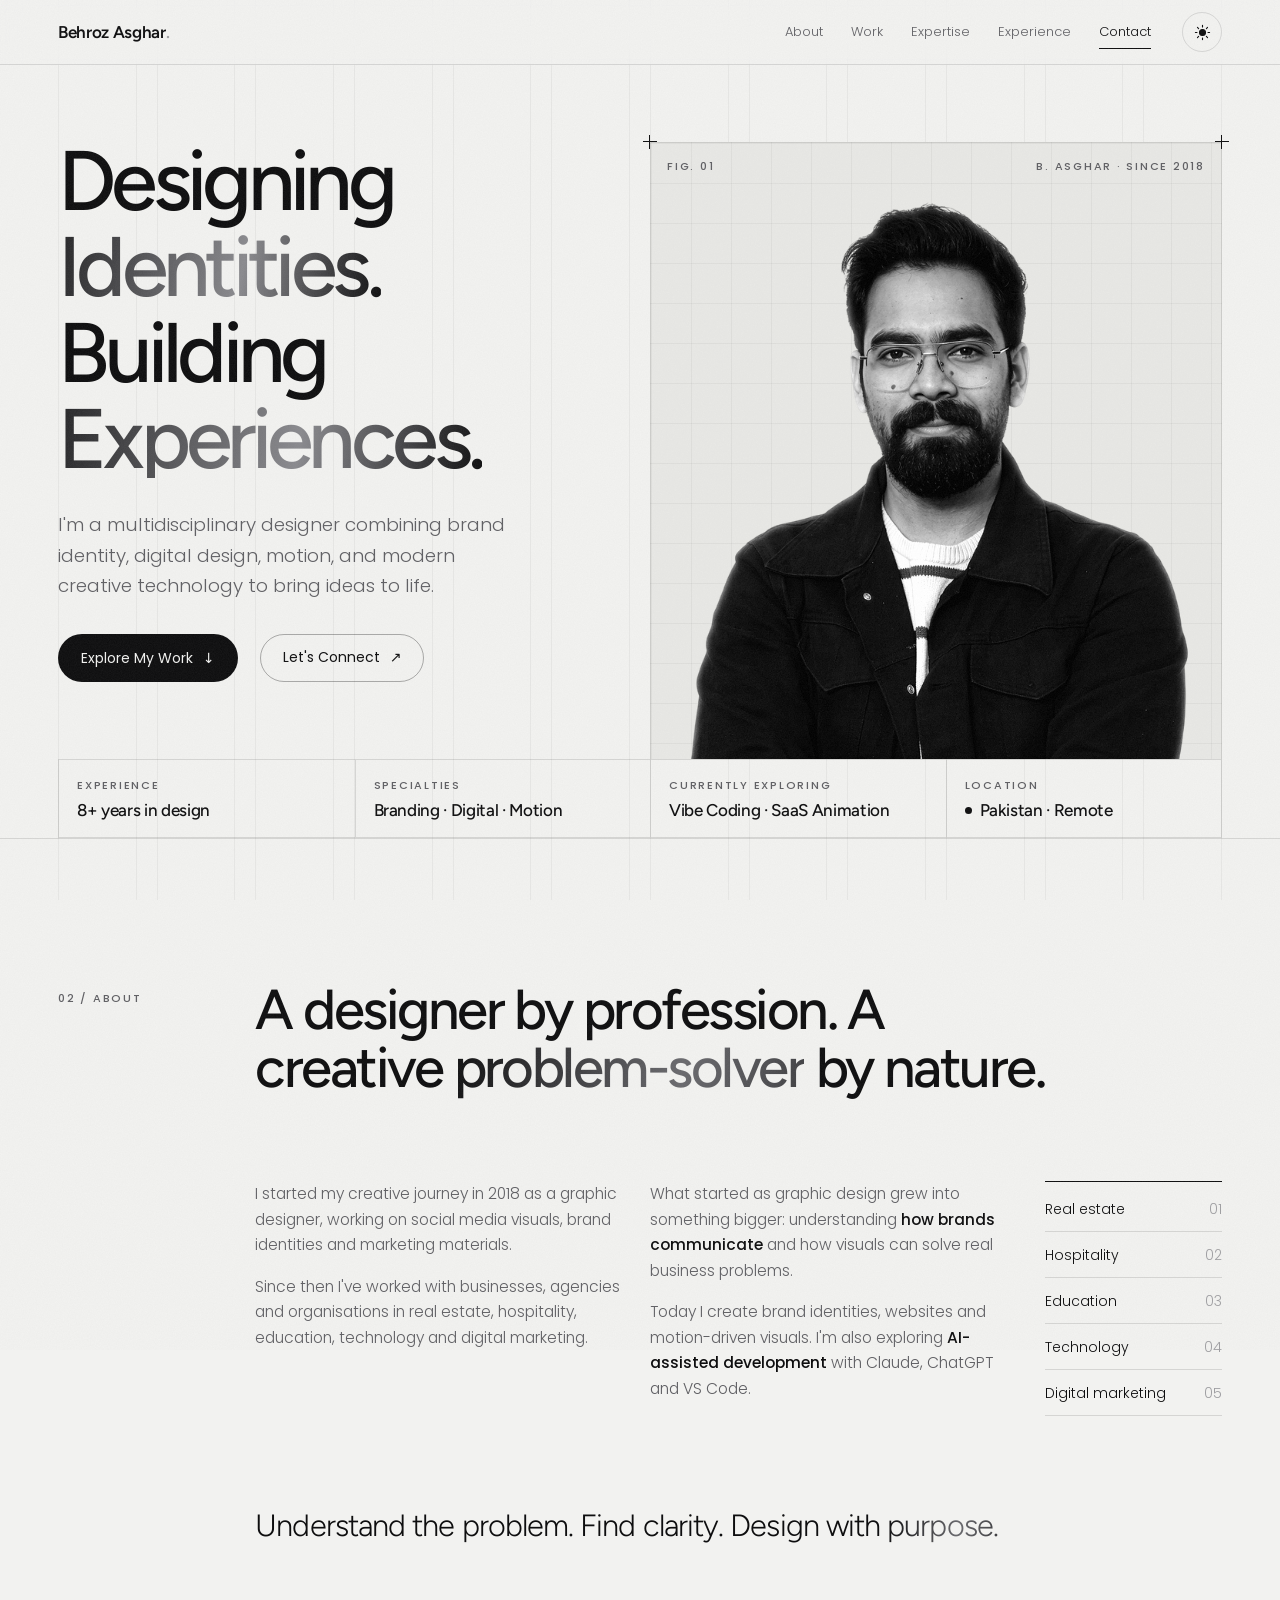
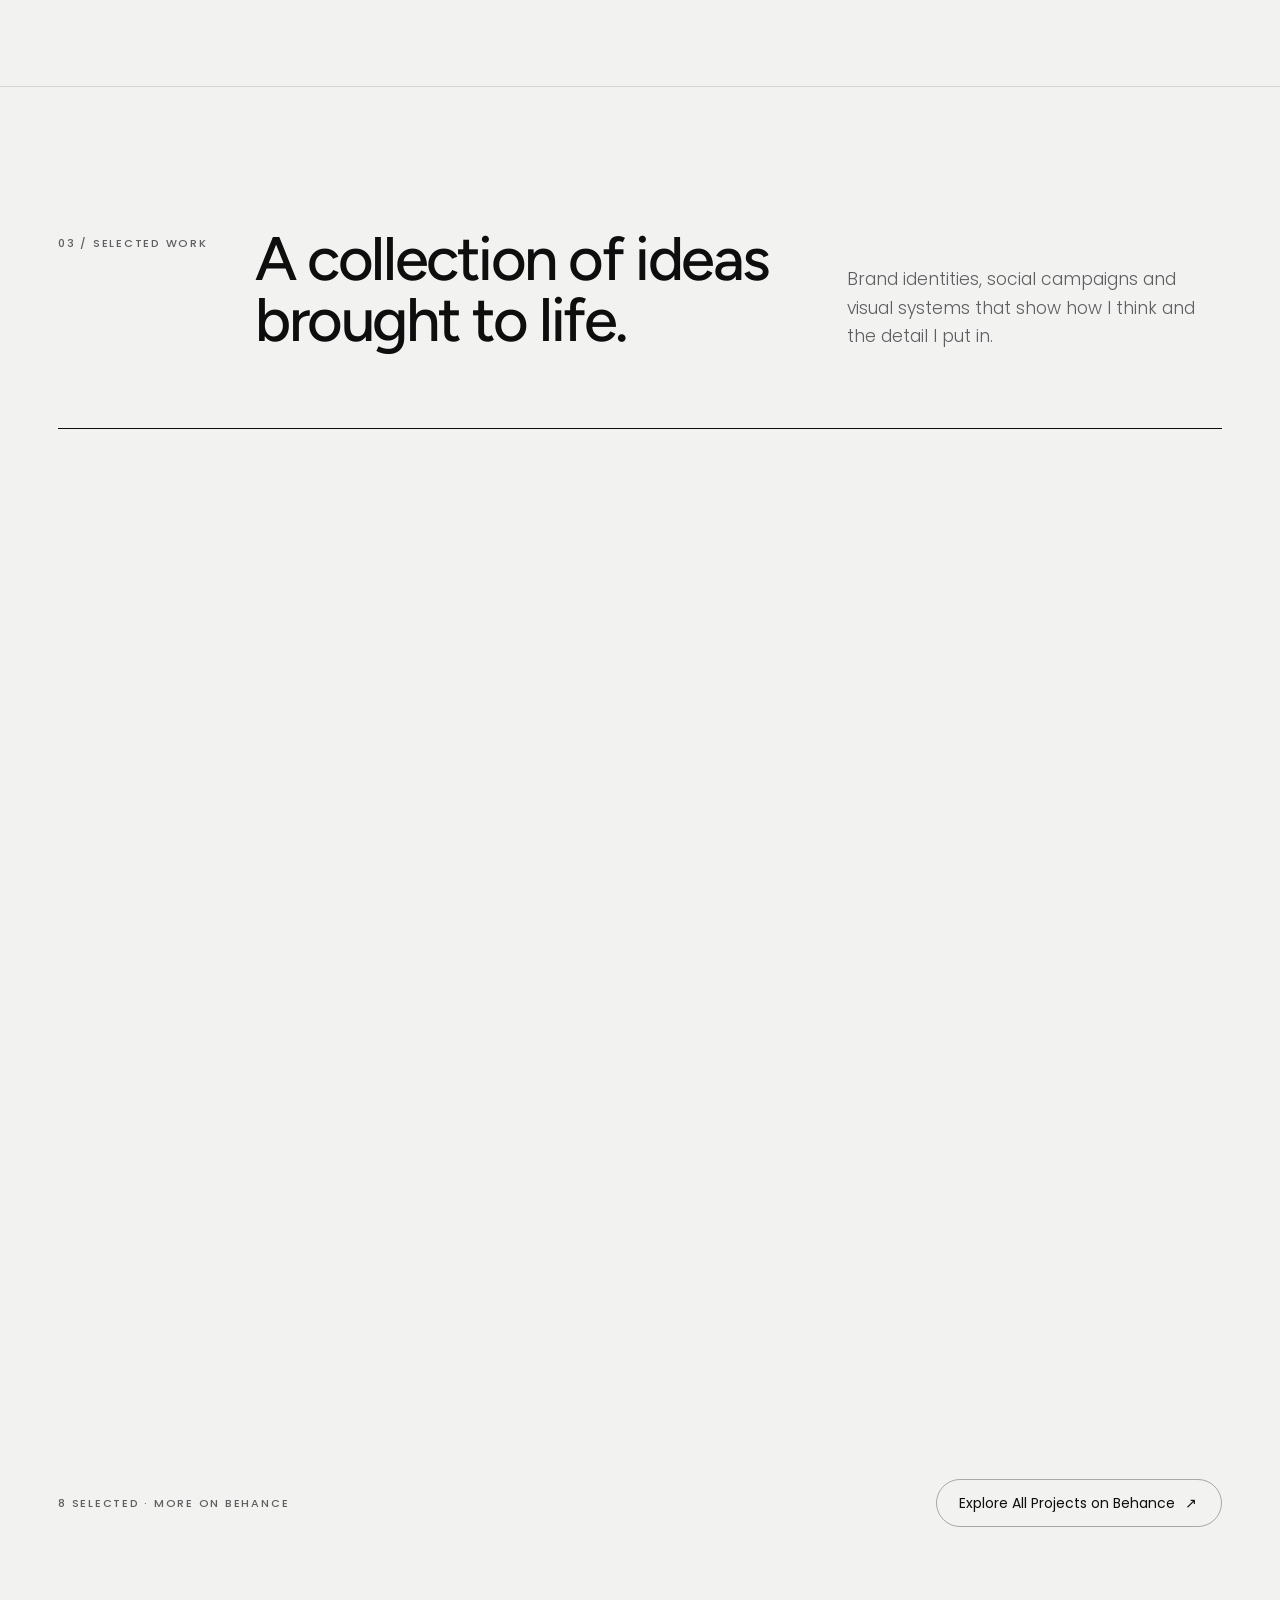
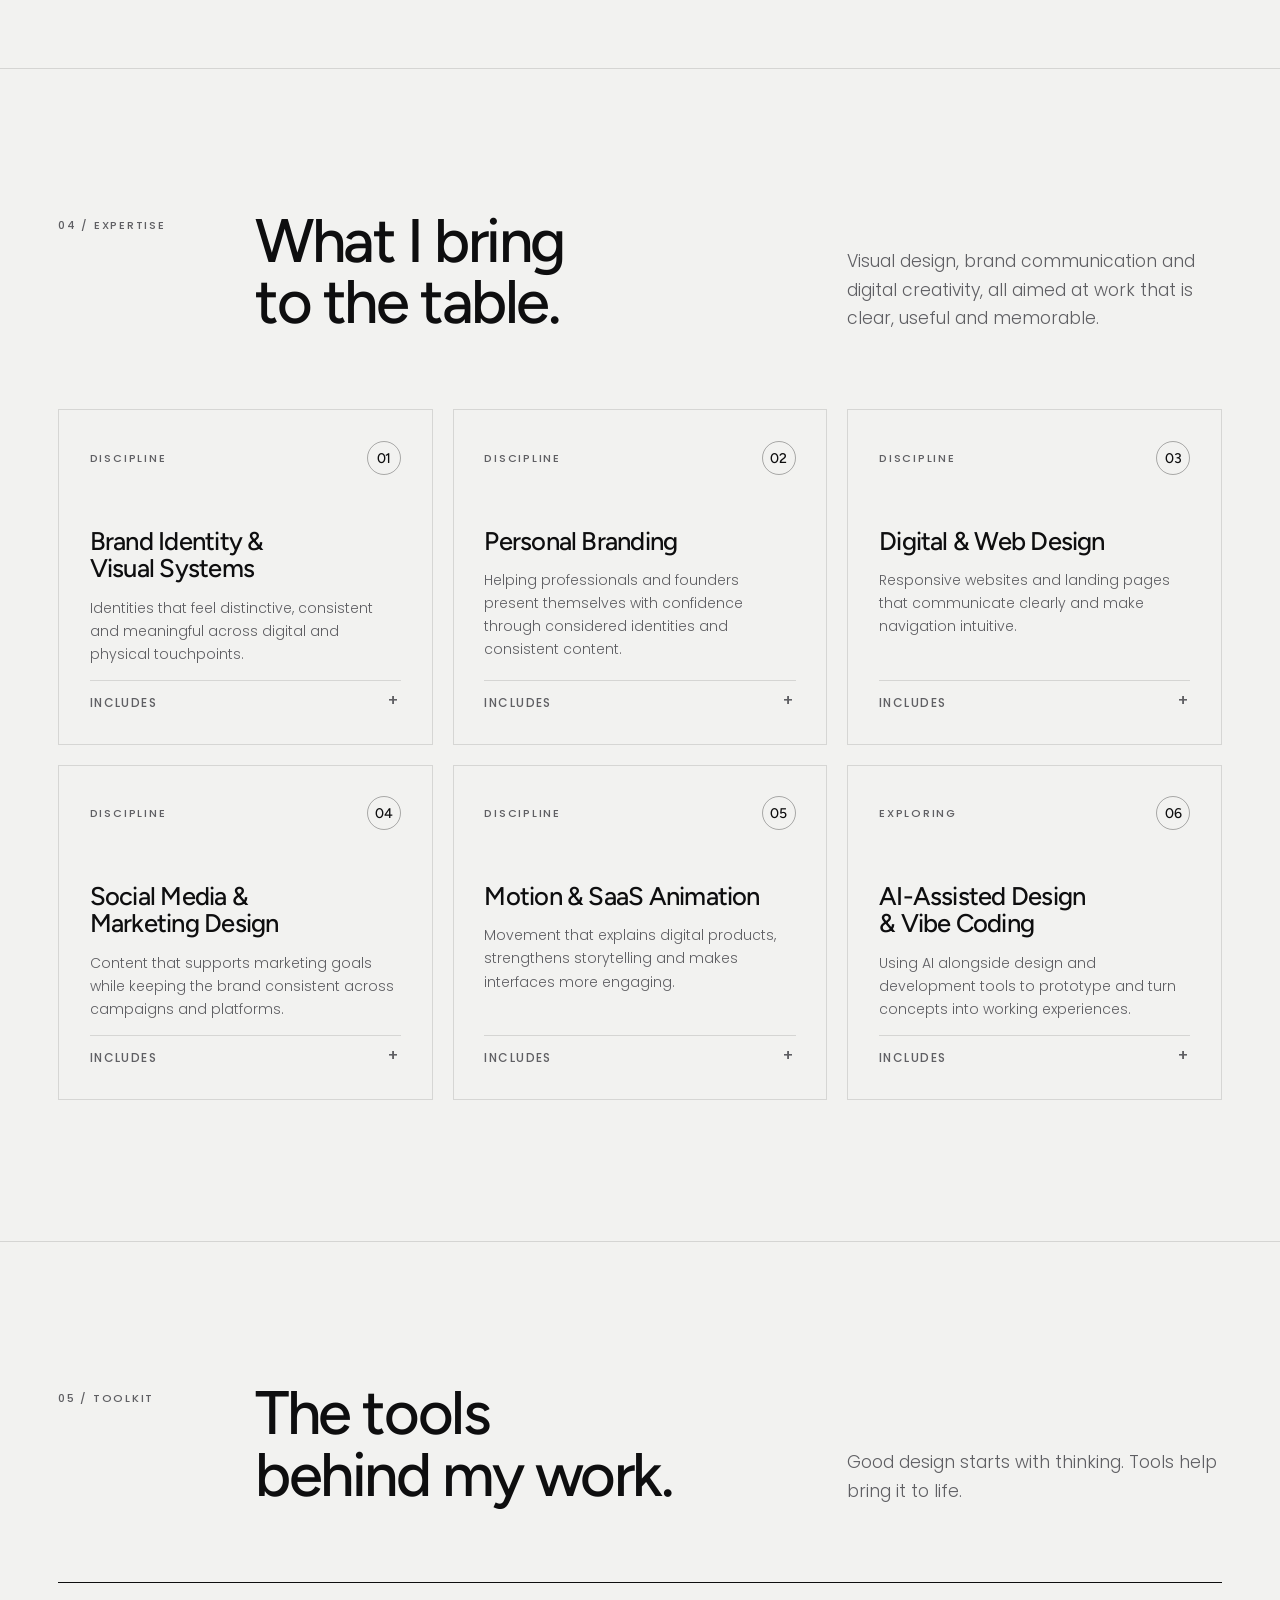
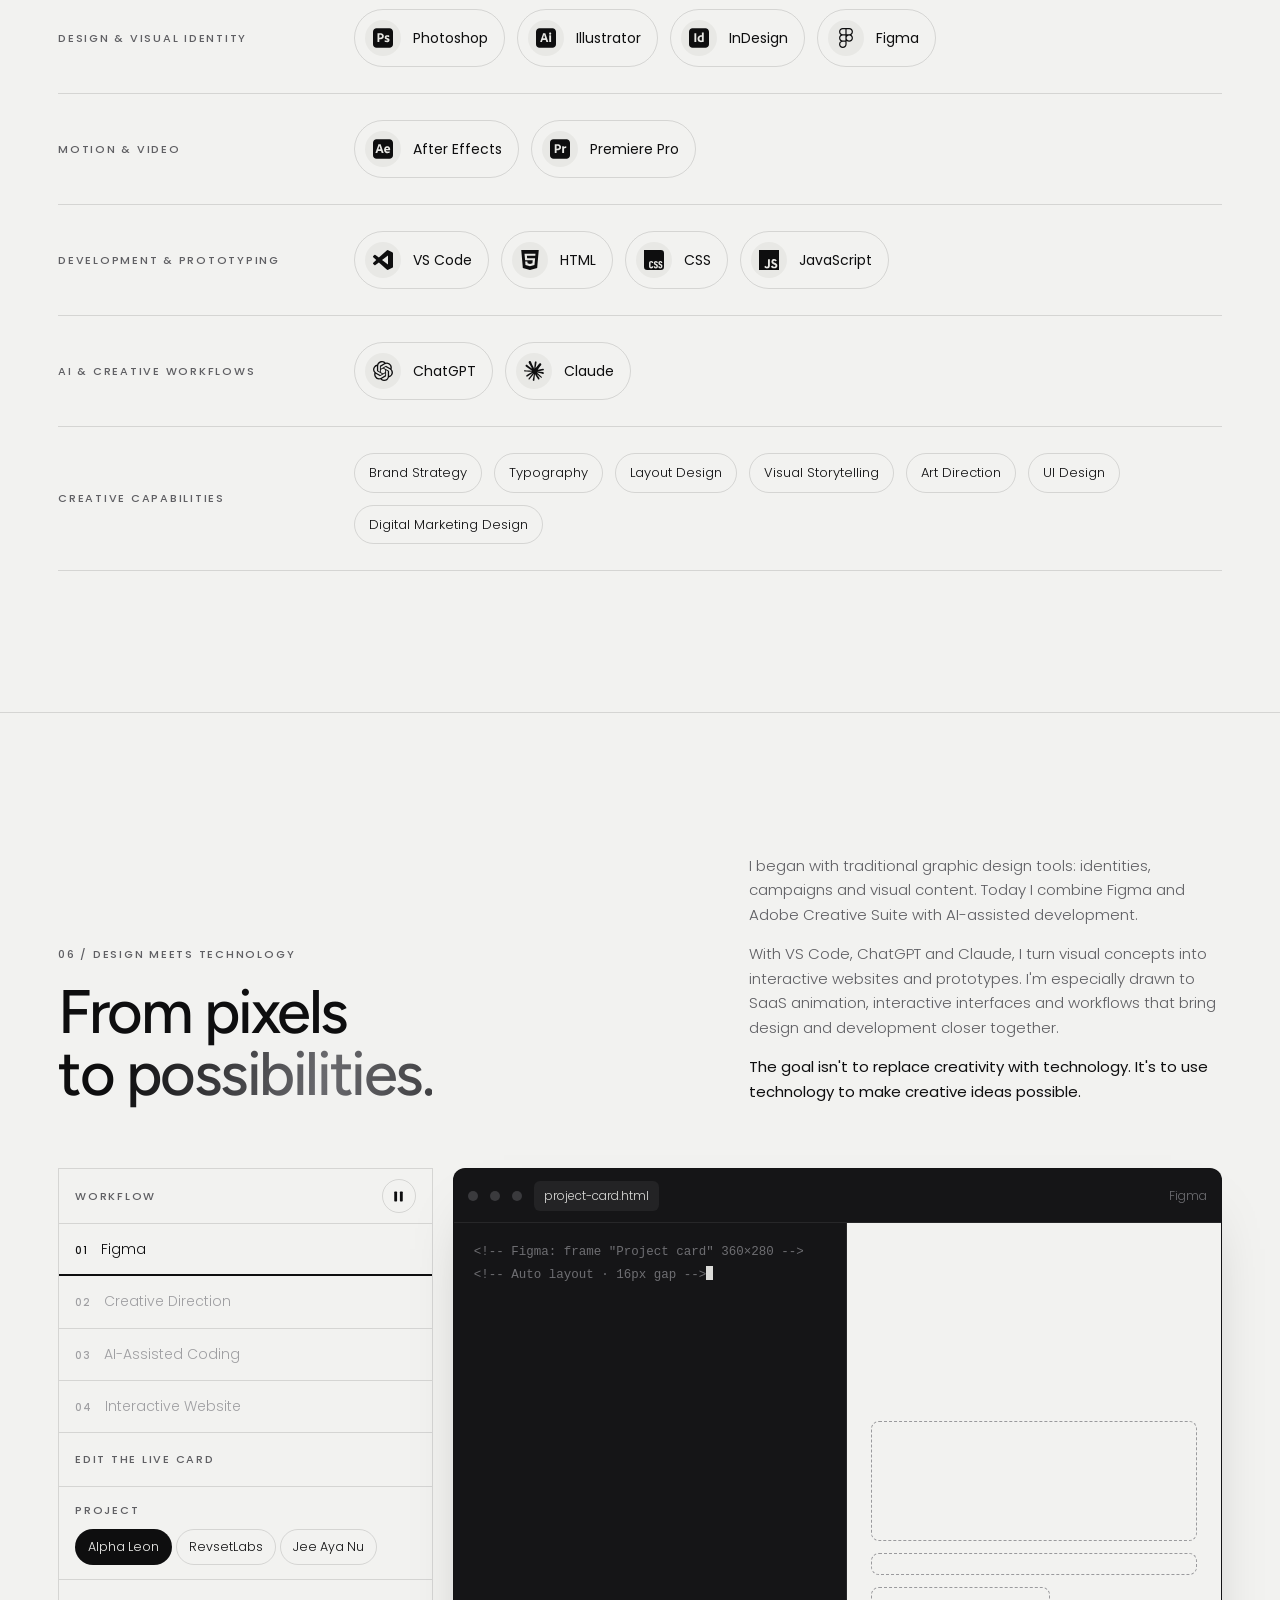
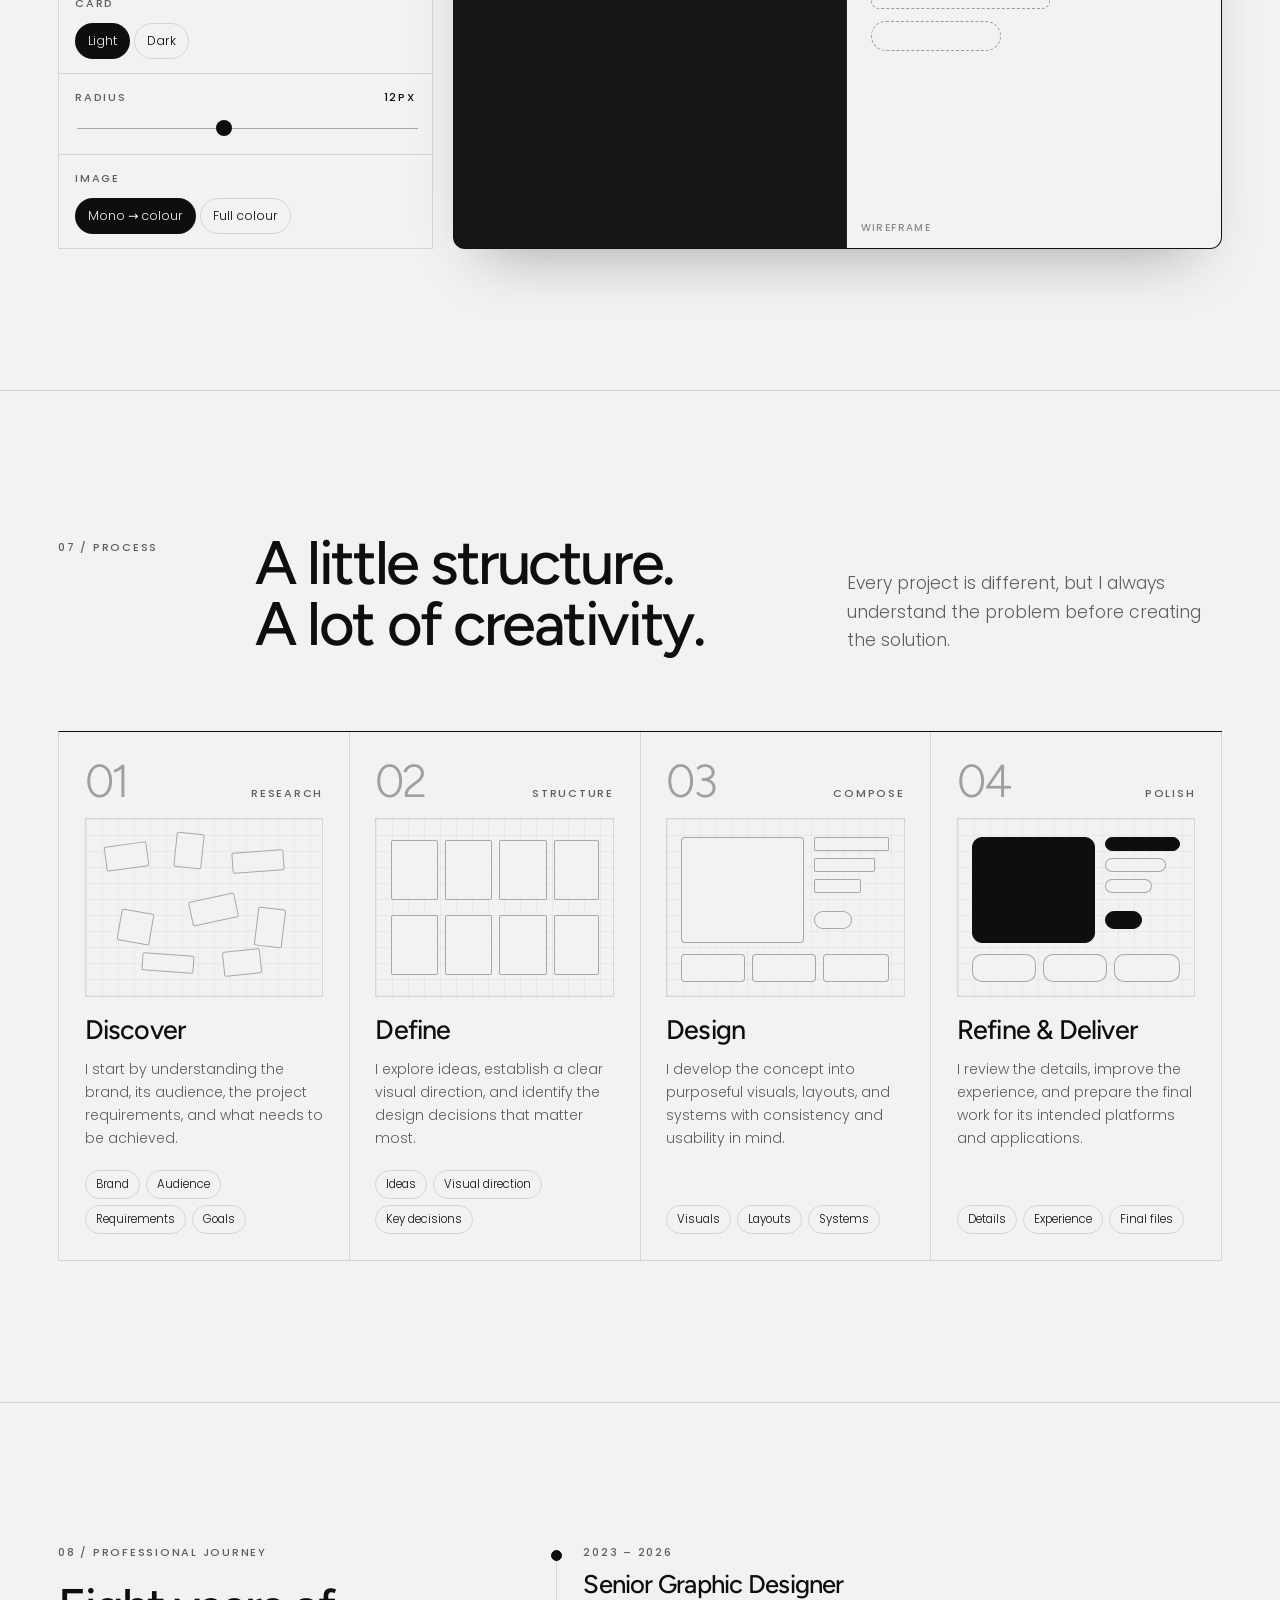
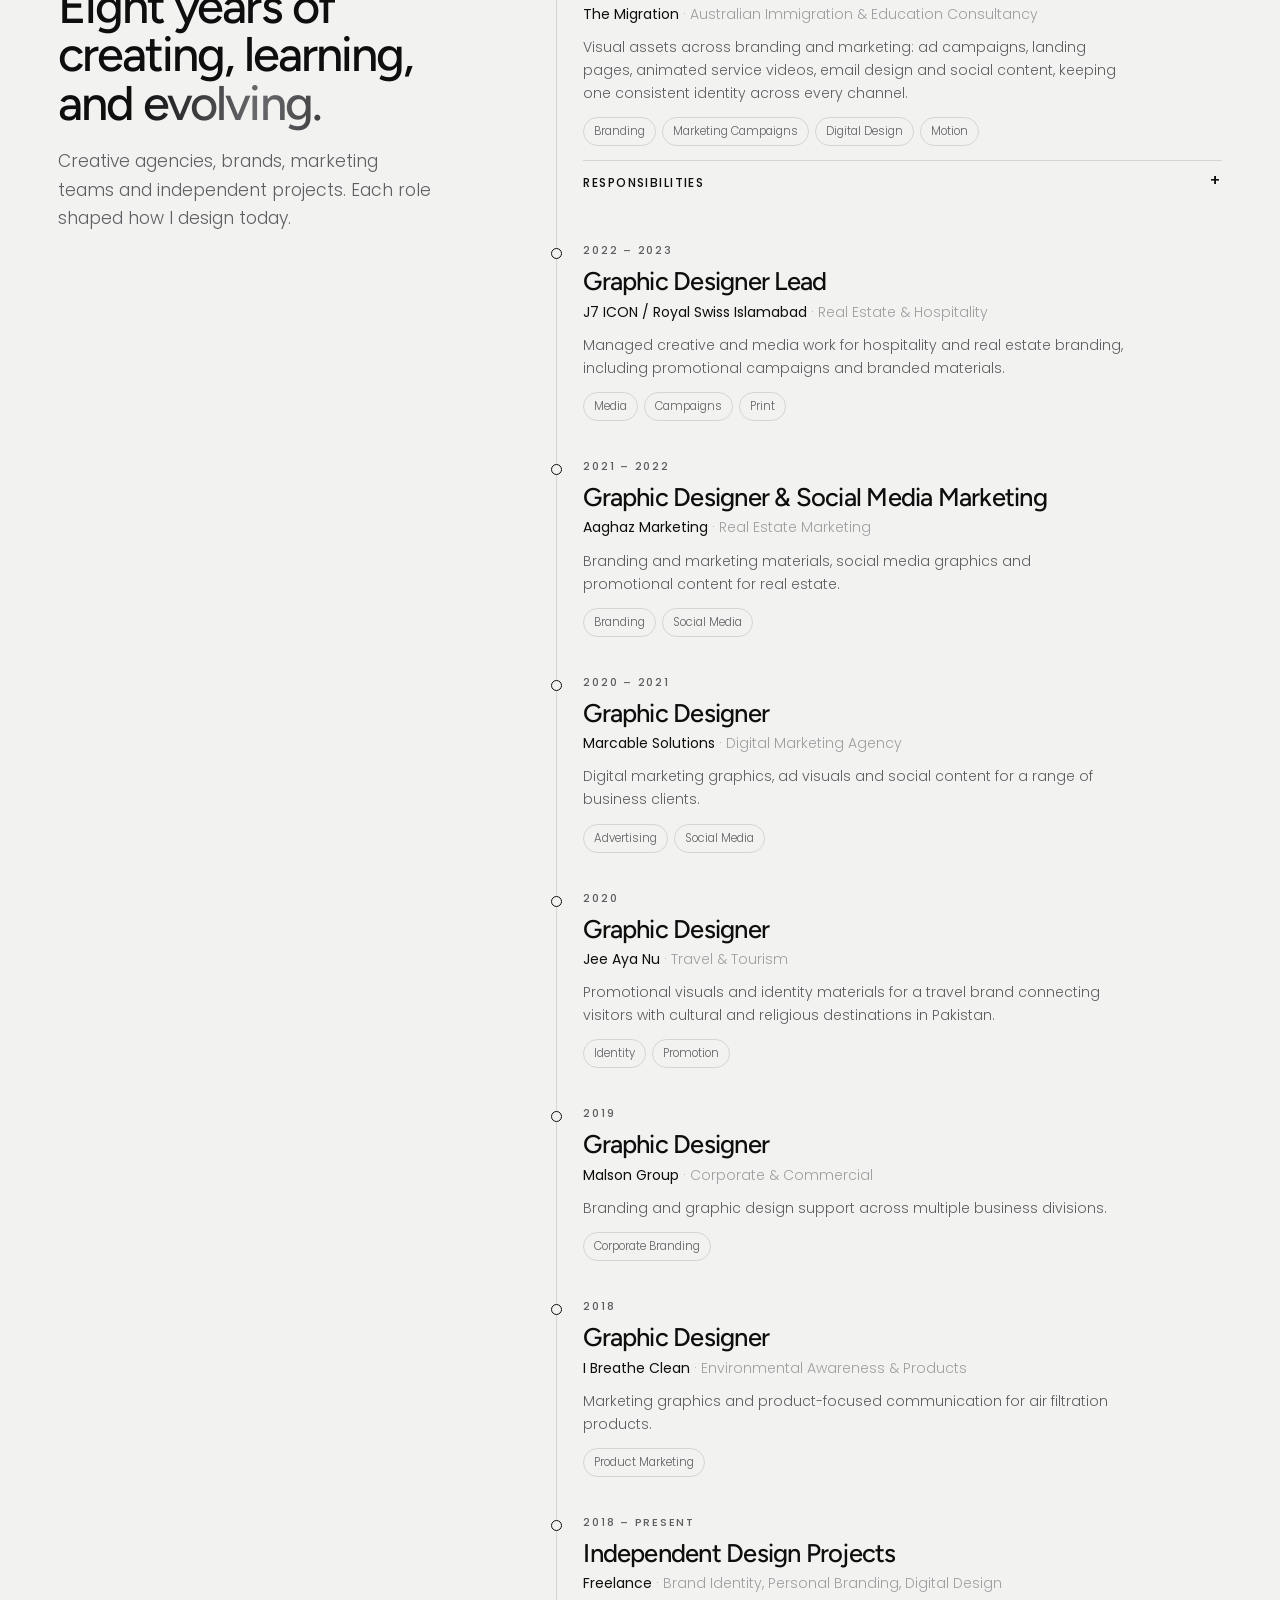
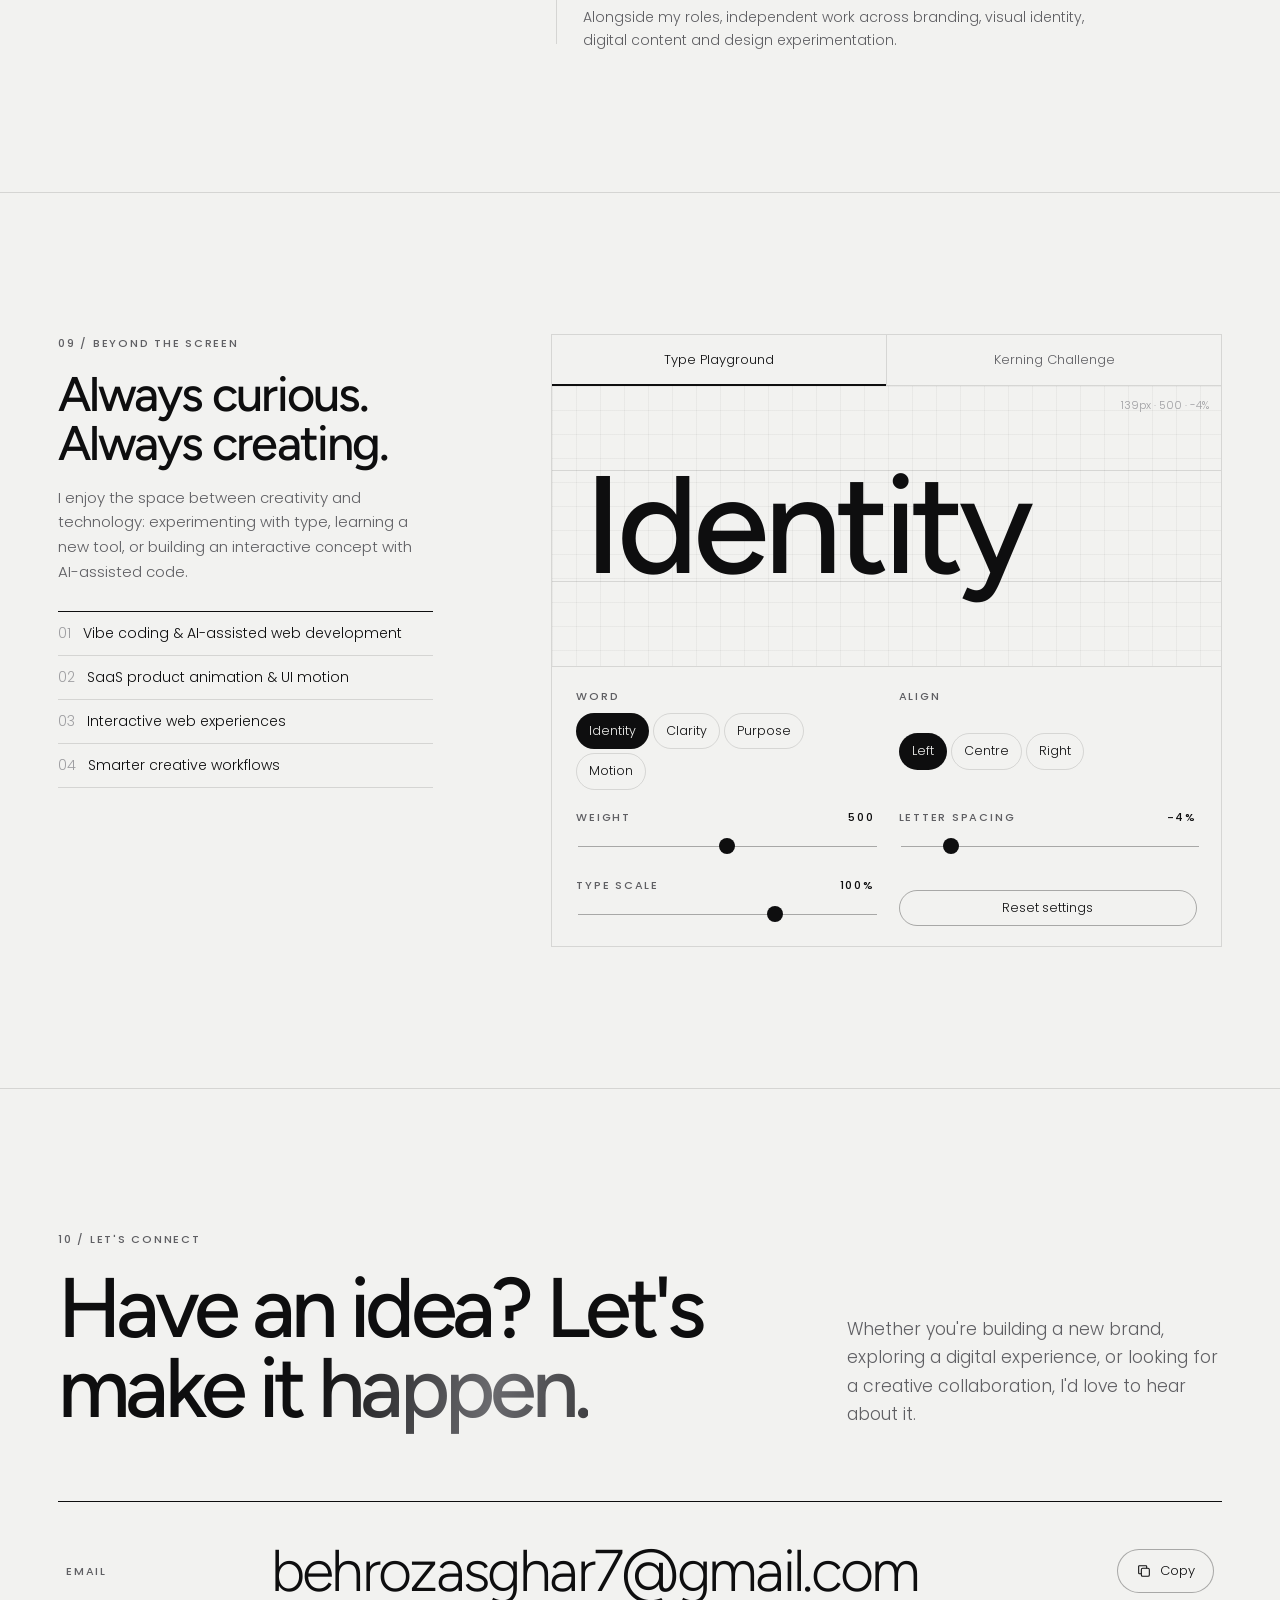
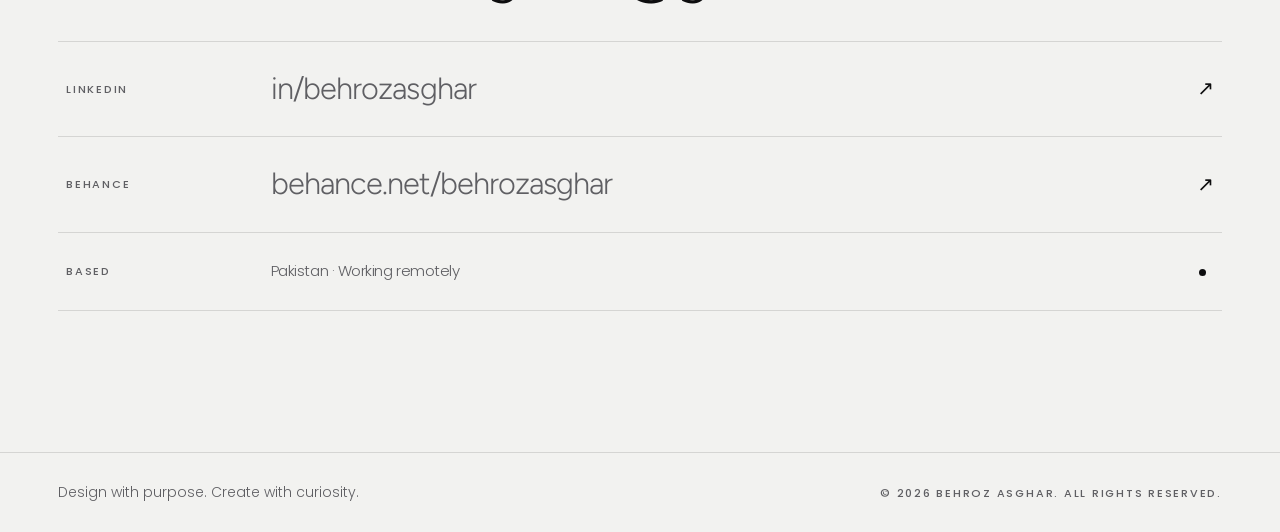
==== commit 87be748a: "Place optimized WebP assets in live image paths and update references" ====
--- a/index.html
+++ b/index.html
@@ -11,12 +11,13 @@
 <meta property="og:url" content="https://www.behrozasghar.online/">
 <meta property="og:title" content="Behroz Asghar — Designing Identities. Building Experiences.">
 <meta property="og:description" content="Brand identity, digital design, motion and modern creative technology.">
-<meta property="og:image" content="https://www.behrozasghar.online/images/behroz-cutout.png">
+<meta property="og:image" content="https://www.behrozasghar.online/images/behroz-cutout.webp">
 <meta name="twitter:card" content="summary_large_image">
-<script type="application/ld+json">{"@context":"https://schema.org","@type":"Person","name":"Behroz Asghar","jobTitle":"Strategic & Multidisciplinary Designer","url":"https://www.behrozasghar.online/","image":"https://www.behrozasghar.online/images/behroz-cutout.png","email":"mailto:behrozasghar7@gmail.com","sameAs":["https://www.linkedin.com/in/behrozasghar/","https://www.behance.net/behrozasghar"]}</script>
+<script type="application/ld+json">{"@context":"https://schema.org","@type":"Person","name":"Behroz Asghar","jobTitle":"Strategic & Multidisciplinary Designer","url":"https://www.behrozasghar.online/","image":"https://www.behrozasghar.online/images/behroz-cutout.webp","email":"mailto:behrozasghar7@gmail.com","sameAs":["https://www.linkedin.com/in/behrozasghar/","https://www.behance.net/behrozasghar"]}</script>
 <link rel="preconnect" href="https://fonts.googleapis.com">
 <link rel="preconnect" href="https://fonts.gstatic.com" crossorigin>
 <link rel="stylesheet" href="https://fonts.googleapis.com/css2?family=Poppins:wght@300;400;500&family=Figtree:wght@300..700&display=swap">
+<link rel="preload" href="assets/css/style.css" as="style">
 <link rel="stylesheet" href="assets/css/style.css">
 </head>
 <body>
@@ -73,7 +74,7 @@
           <span class="mark tl" aria-hidden="true"></span><span class="mark tr" aria-hidden="true"></span>
           <figure class="plate" id="plate">
             <figcaption class="cap"><span class="tag">Fig. 01</span><span class="tag">B. Asghar · Since 2018</span></figcaption>
-            <div class="par"><img src="images/behroz-cutout.png" alt="Portrait of Behroz Asghar" width="800" height="800" fetchpriority="high"></div>
+            <div class="par"><img src="images/behroz-cutout.webp" alt="Portrait of Behroz Asghar" width="800" height="800" fetchpriority="high" decoding="async"></div>
           </figure>
         </div>
       </div>
@@ -121,21 +122,21 @@
         <p class="lead rv">Brand identities, social campaigns and visual systems that show how I think and the detail I put in.</p>
       </div>
       <ul class="index">
-        <li class="rv"><a href="https://www.behance.net/gallery/251471999/Alpha-Leon" target="_blank" rel="noopener" data-img="images/alpha-leon.png"><span class="n">01</span><span class="th"><img src="images/alpha-leon.png" alt="" loading="lazy" width="742" height="572"></span><div class="ttl"><h3>Alpha Leon</h3><p class="desc">A distinct visual direction built through typography, colour and consistent brand elements.</p></div><span class="cat">Brand Identity</span><span class="arr" aria-hidden="true"></span></a></li>
-        <li class="rv"><a href="https://www.behance.net/gallery/251372189/RevsetLabs" target="_blank" rel="noopener" data-img="images/revsetlabs.png"><span class="n">02</span><span class="th"><img src="images/revsetlabs.png" alt="" loading="lazy" width="742" height="572"></span><div class="ttl"><h3>RevsetLabs</h3><p class="desc">A modern identity system designed for clarity, recognition and visual consistency.</p></div><span class="cat">Brand Identity</span><span class="arr" aria-hidden="true"></span></a></li>
-        <li class="rv"><a href="https://www.behance.net/gallery/210649061/Jee-Aya-Nu" target="_blank" rel="noopener" data-img="images/jee-aya-nu.jpg"><span class="n">03</span><span class="th"><img src="images/jee-aya-nu.jpg" alt="" loading="lazy" width="808" height="632"></span><div class="ttl"><h3>Jee Aya Nu</h3><p class="desc">Identity and branded materials for a travel experience connecting the global Sikh community with Pakistan.</p></div><span class="cat">Brand Identity &amp; Collateral</span><span class="arr" aria-hidden="true"></span></a></li>
-        <li class="rv"><a href="https://www.behance.net/gallery/251468437/Linkedin-Personal-Branding" target="_blank" rel="noopener" data-img="images/linkedin-personal-branding.png"><span class="n">04</span><span class="th"><img src="images/linkedin-personal-branding.png" alt="" loading="lazy" width="742" height="572"></span><div class="ttl"><h3>Personal Brand System</h3><p class="desc">Cohesive identities and profile assets that help professionals communicate their expertise.</p></div><span class="cat">Personal Branding</span><span class="arr" aria-hidden="true"></span></a></li>
-        <li class="rv"><a href="https://www.behance.net/gallery/161815867/WELFARE-FOUNDATION-SOCIAL-MEDIA-DESIGNS" target="_blank" rel="noopener" data-img="images/welfare-foundation-social-media-designs.png"><span class="n">05</span><span class="th"><img src="images/welfare-foundation-social-media-designs.png" alt="" loading="lazy" width="742" height="572"></span><div class="ttl"><h3>Akhuwat Foundation</h3><p class="desc">Social media design for awareness, community engagement and promotional campaigns.</p></div><span class="cat">Social &amp; Campaign Design</span><span class="arr" aria-hidden="true"></span></a></li>
-        <li class="rv"><a href="https://www.behance.net/gallery/228566967/I-Breathe-Clean-3M-Mask-Air-Filtrete" target="_blank" rel="noopener" data-img="images/i-breathe-clean.jpg"><span class="n">06</span><span class="th"><img src="images/i-breathe-clean.jpg" alt="" loading="lazy" width="808" height="632"></span><div class="ttl"><h3>I Breathe Clean</h3><p class="desc">Product-focused marketing graphics for environmental awareness and air filtration products.</p></div><span class="cat">Product &amp; Campaign Design</span><span class="arr" aria-hidden="true"></span></a></li>
-        <li class="rv"><a href="https://www.behance.net/gallery/251469713/IIBI-Social-Media-Campaign" target="_blank" rel="noopener" data-img="images/iibi-social-media-campaign.png"><span class="n">07</span><span class="th"><img src="images/iibi-social-media-campaign.png" alt="" loading="lazy" width="742" height="572"></span><div class="ttl"><h3>IIBI</h3><p class="desc">A campaign system with consistent layouts, clean branding and scroll-stopping social visuals.</p></div><span class="cat">Social Media Campaign</span><span class="arr" aria-hidden="true"></span></a></li>
-        <li class="rv"><a href="https://www.behance.net/gallery/211182391/Social-Media-Post-V1" target="_blank" rel="noopener" data-img="images/social-media-post-v1.png"><span class="n">08</span><span class="th"><img src="images/social-media-post-v1.png" alt="" loading="lazy" width="742" height="572"></span><div class="ttl"><h3>Social Media Post V1</h3><p class="desc">A set of social visuals exploring bold hierarchy and a modern layout direction.</p></div><span class="cat">Social Media Design</span><span class="arr" aria-hidden="true"></span></a></li>
+        <li class="rv"><a href="https://www.behance.net/gallery/251471999/Alpha-Leon" target="_blank" rel="noopener" data-img="images/alpha-leon.webp"><span class="n">01</span><span class="th"><img src="images/alpha-leon.webp" alt="" loading="lazy" width="742" height="572"></span><div class="ttl"><h3>Alpha Leon</h3><p class="desc">A distinct visual direction built through typography, colour and consistent brand elements.</p></div><span class="cat">Brand Identity</span><span class="arr" aria-hidden="true"></span></a></li>
+        <li class="rv"><a href="https://www.behance.net/gallery/251372189/RevsetLabs" target="_blank" rel="noopener" data-img="images/revsetlabs.webp"><span class="n">02</span><span class="th"><img src="images/revsetlabs.webp" alt="" loading="lazy" width="742" height="572"></span><div class="ttl"><h3>RevsetLabs</h3><p class="desc">A modern identity system designed for clarity, recognition and visual consistency.</p></div><span class="cat">Brand Identity</span><span class="arr" aria-hidden="true"></span></a></li>
+        <li class="rv"><a href="https://www.behance.net/gallery/210649061/Jee-Aya-Nu" target="_blank" rel="noopener" data-img="images/jee-aya-nu.webp"><span class="n">03</span><span class="th"><img src="images/jee-aya-nu.webp" alt="" loading="lazy" width="808" height="632"></span><div class="ttl"><h3>Jee Aya Nu</h3><p class="desc">Identity and branded materials for a travel experience connecting the global Sikh community with Pakistan.</p></div><span class="cat">Brand Identity &amp; Collateral</span><span class="arr" aria-hidden="true"></span></a></li>
+        <li class="rv"><a href="https://www.behance.net/gallery/251468437/Linkedin-Personal-Branding" target="_blank" rel="noopener" data-img="images/linkedin-personal-branding.webp"><span class="n">04</span><span class="th"><img src="images/linkedin-personal-branding.webp" alt="" loading="lazy" width="742" height="572"></span><div class="ttl"><h3>Personal Brand System</h3><p class="desc">Cohesive identities and profile assets that help professionals communicate their expertise.</p></div><span class="cat">Personal Branding</span><span class="arr" aria-hidden="true"></span></a></li>
+        <li class="rv"><a href="https://www.behance.net/gallery/161815867/WELFARE-FOUNDATION-SOCIAL-MEDIA-DESIGNS" target="_blank" rel="noopener" data-img="images/welfare-foundation-social-media-designs.webp"><span class="n">05</span><span class="th"><img src="images/welfare-foundation-social-media-designs.webp" alt="" loading="lazy" width="742" height="572"></span><div class="ttl"><h3>Akhuwat Foundation</h3><p class="desc">Social media design for awareness, community engagement and promotional campaigns.</p></div><span class="cat">Social &amp; Campaign Design</span><span class="arr" aria-hidden="true"></span></a></li>
+        <li class="rv"><a href="https://www.behance.net/gallery/228566967/I-Breathe-Clean-3M-Mask-Air-Filtrete" target="_blank" rel="noopener" data-img="images/i-breathe-clean.webp"><span class="n">06</span><span class="th"><img src="images/i-breathe-clean.webp" alt="" loading="lazy" width="808" height="632"></span><div class="ttl"><h3>I Breathe Clean</h3><p class="desc">Product-focused marketing graphics for environmental awareness and air filtration products.</p></div><span class="cat">Product &amp; Campaign Design</span><span class="arr" aria-hidden="true"></span></a></li>
+        <li class="rv"><a href="https://www.behance.net/gallery/251469713/IIBI-Social-Media-Campaign" target="_blank" rel="noopener" data-img="images/iibi-social-media-campaign.webp"><span class="n">07</span><span class="th"><img src="images/iibi-social-media-campaign.webp" alt="" loading="lazy" width="742" height="572"></span><div class="ttl"><h3>IIBI</h3><p class="desc">A campaign system with consistent layouts, clean branding and scroll-stopping social visuals.</p></div><span class="cat">Social Media Campaign</span><span class="arr" aria-hidden="true"></span></a></li>
+        <li class="rv"><a href="https://www.behance.net/gallery/211182391/Social-Media-Post-V1" target="_blank" rel="noopener" data-img="images/social-media-post-v1.webp"><span class="n">08</span><span class="th"><img src="images/social-media-post-v1.webp" alt="" loading="lazy" width="742" height="572"></span><div class="ttl"><h3>Social Media Post V1</h3><p class="desc">A set of social visuals exploring bold hierarchy and a modern layout direction.</p></div><span class="cat">Social Media Design</span><span class="arr" aria-hidden="true"></span></a></li>
       </ul>
       <div class="work-foot">
         <p class="tag">8 selected · More on Behance</p>
         <a class="btn" href="https://www.behance.net/behrozasghar" target="_blank" rel="noopener">Explore All Projects on Behance <span class="arr" aria-hidden="true"></span></a>
       </div>
     </div>
-    <div class="preview" id="preview" aria-hidden="true"><img alt="" src="images/alpha-leon.png"></div>
+    <div class="preview" id="preview" aria-hidden="true"><img alt="" src="images/alpha-leon.webp"></div>
   </section>
 
   <!-- 04 EXPERTISE -->
--- a/assets/css/style.css
+++ b/assets/css/style.css
@@ -57,7 +57,7 @@
 .sheet .cols i{border-inline:1px solid var(--grid)}
 .grain{position:fixed;inset:-50%;z-index:90;pointer-events:none;opacity:var(--grain);
   background-image:url("data:image/svg+xml;utf8,<svg xmlns='http://www.w3.org/2000/svg' width='220' height='220'><filter id='n'><feTurbulence type='fractalNoise' baseFrequency='.85' numOctaves='3' stitchTiles='stitch'/><feColorMatrix values='0 0 0 0 .5  0 0 0 0 .5  0 0 0 0 .5  0 0 0 1.4 -.2'/></filter><rect width='100%' height='100%' filter='url(%23n)'/></svg>");
-  animation:grain 1.2s steps(6) infinite}
+  /* Static grain: avoids continuous full-viewport repainting. */}
 @keyframes grain{20%{transform:translate(-3%,2%)}40%{transform:translate(2%,-3%)}60%{transform:translate(-2%,-1%)}80%{transform:translate(3%,3%)}}
 
 /* ---------- Shared pieces ---------- */
--- a/assets/css/style.css
+++ b/assets/css/style.css
@@ -57,7 +57,7 @@
 .sheet .cols i{border-inline:1px solid var(--grid)}
 .grain{position:fixed;inset:-50%;z-index:90;pointer-events:none;opacity:var(--grain);
   background-image:url("data:image/svg+xml;utf8,<svg xmlns='http://www.w3.org/2000/svg' width='220' height='220'><filter id='n'><feTurbulence type='fractalNoise' baseFrequency='.85' numOctaves='3' stitchTiles='stitch'/><feColorMatrix values='0 0 0 0 .5  0 0 0 0 .5  0 0 0 0 .5  0 0 0 1.4 -.2'/></filter><rect width='100%' height='100%' filter='url(%23n)'/></svg>");
-  animation:grain 1.2s steps(6) infinite}
+  /* Static grain: avoids continuous full-viewport repainting. */}
 @keyframes grain{20%{transform:translate(-3%,2%)}40%{transform:translate(2%,-3%)}60%{transform:translate(-2%,-1%)}80%{transform:translate(3%,3%)}}
 
 /* ---------- Shared pieces ---------- */
